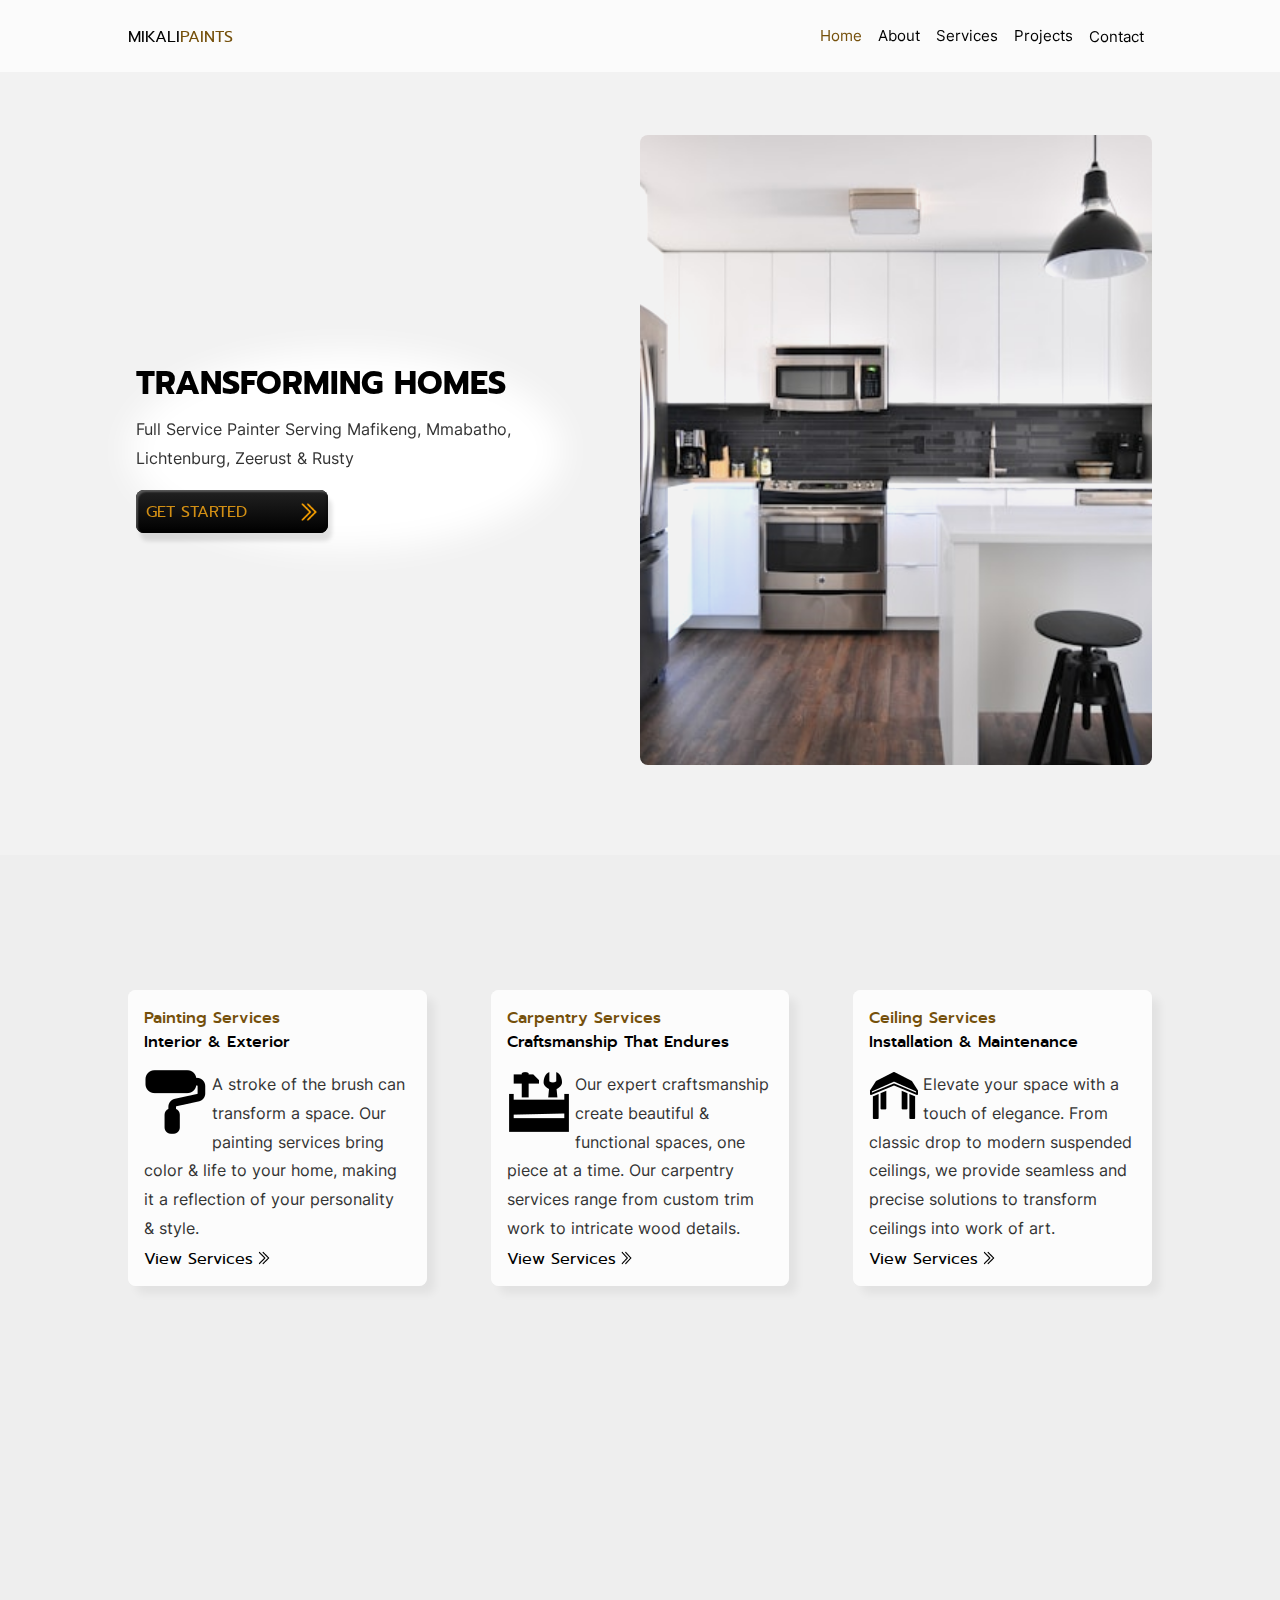
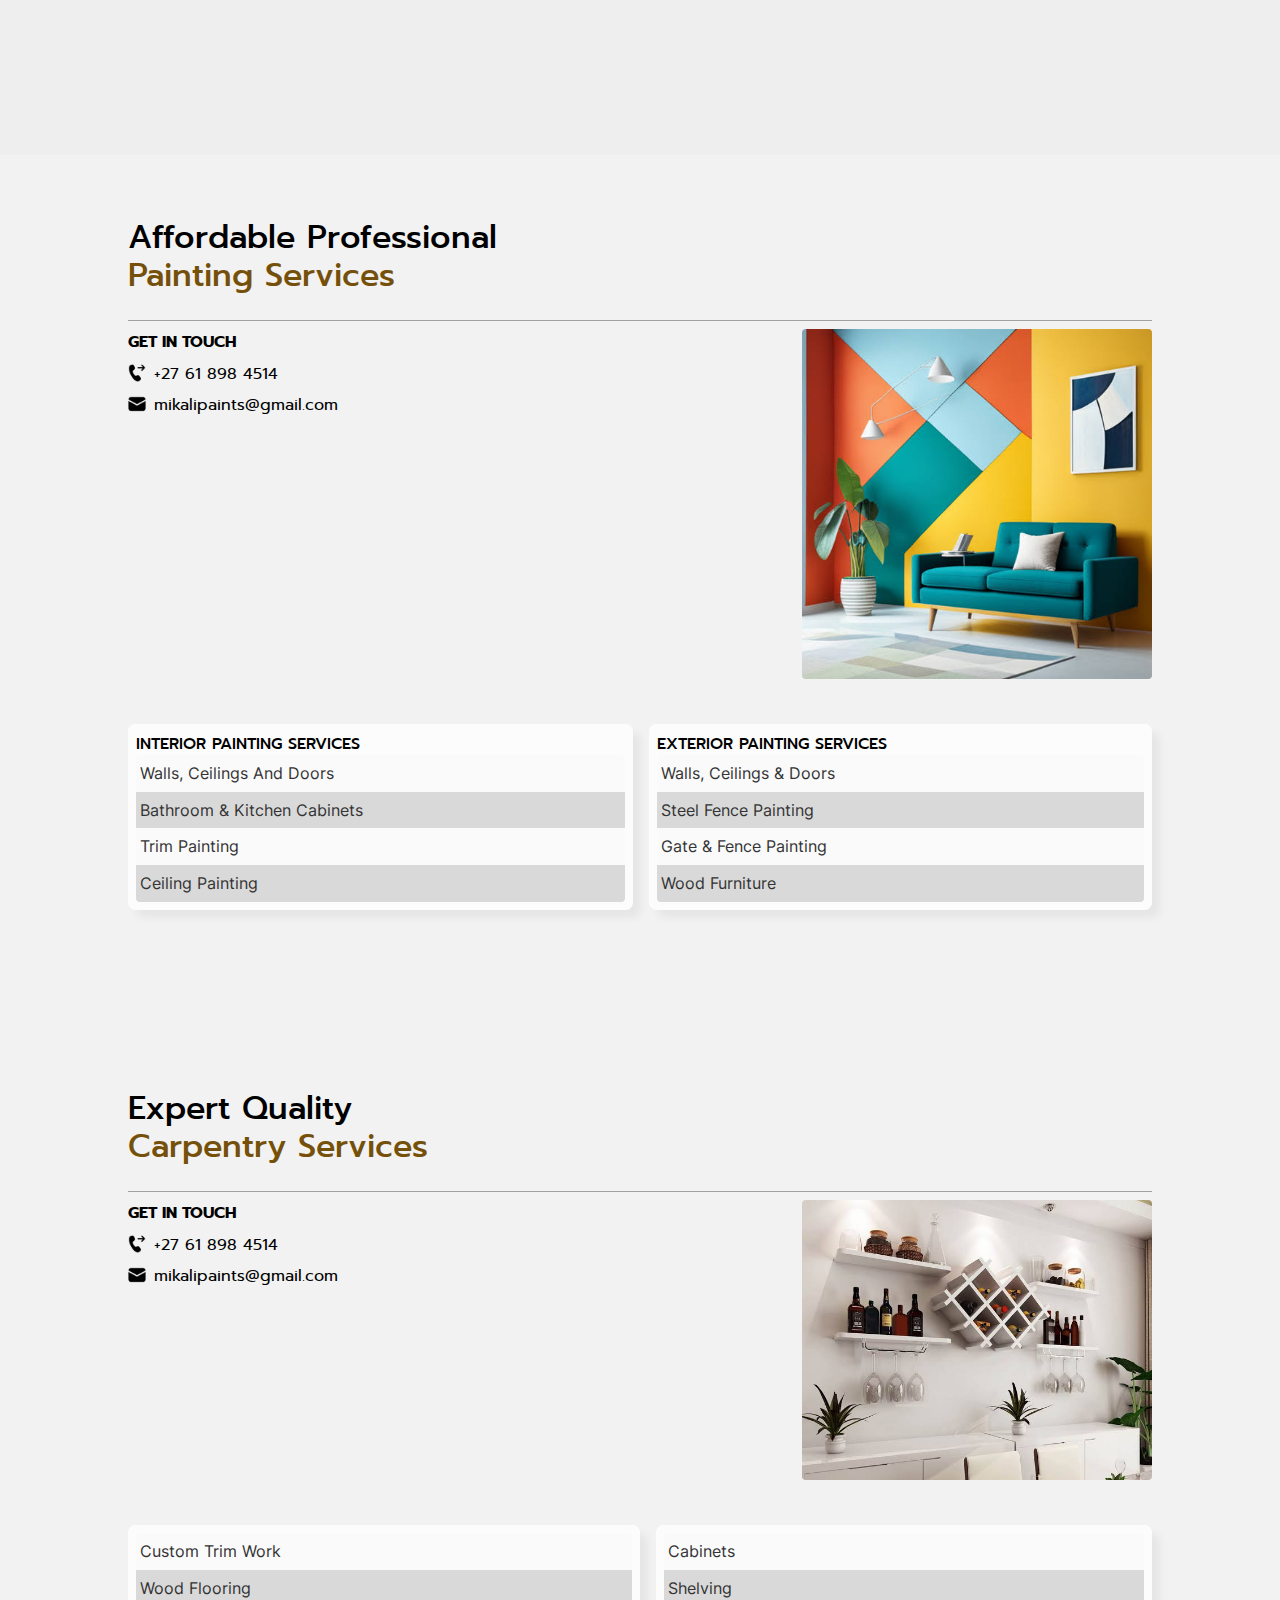
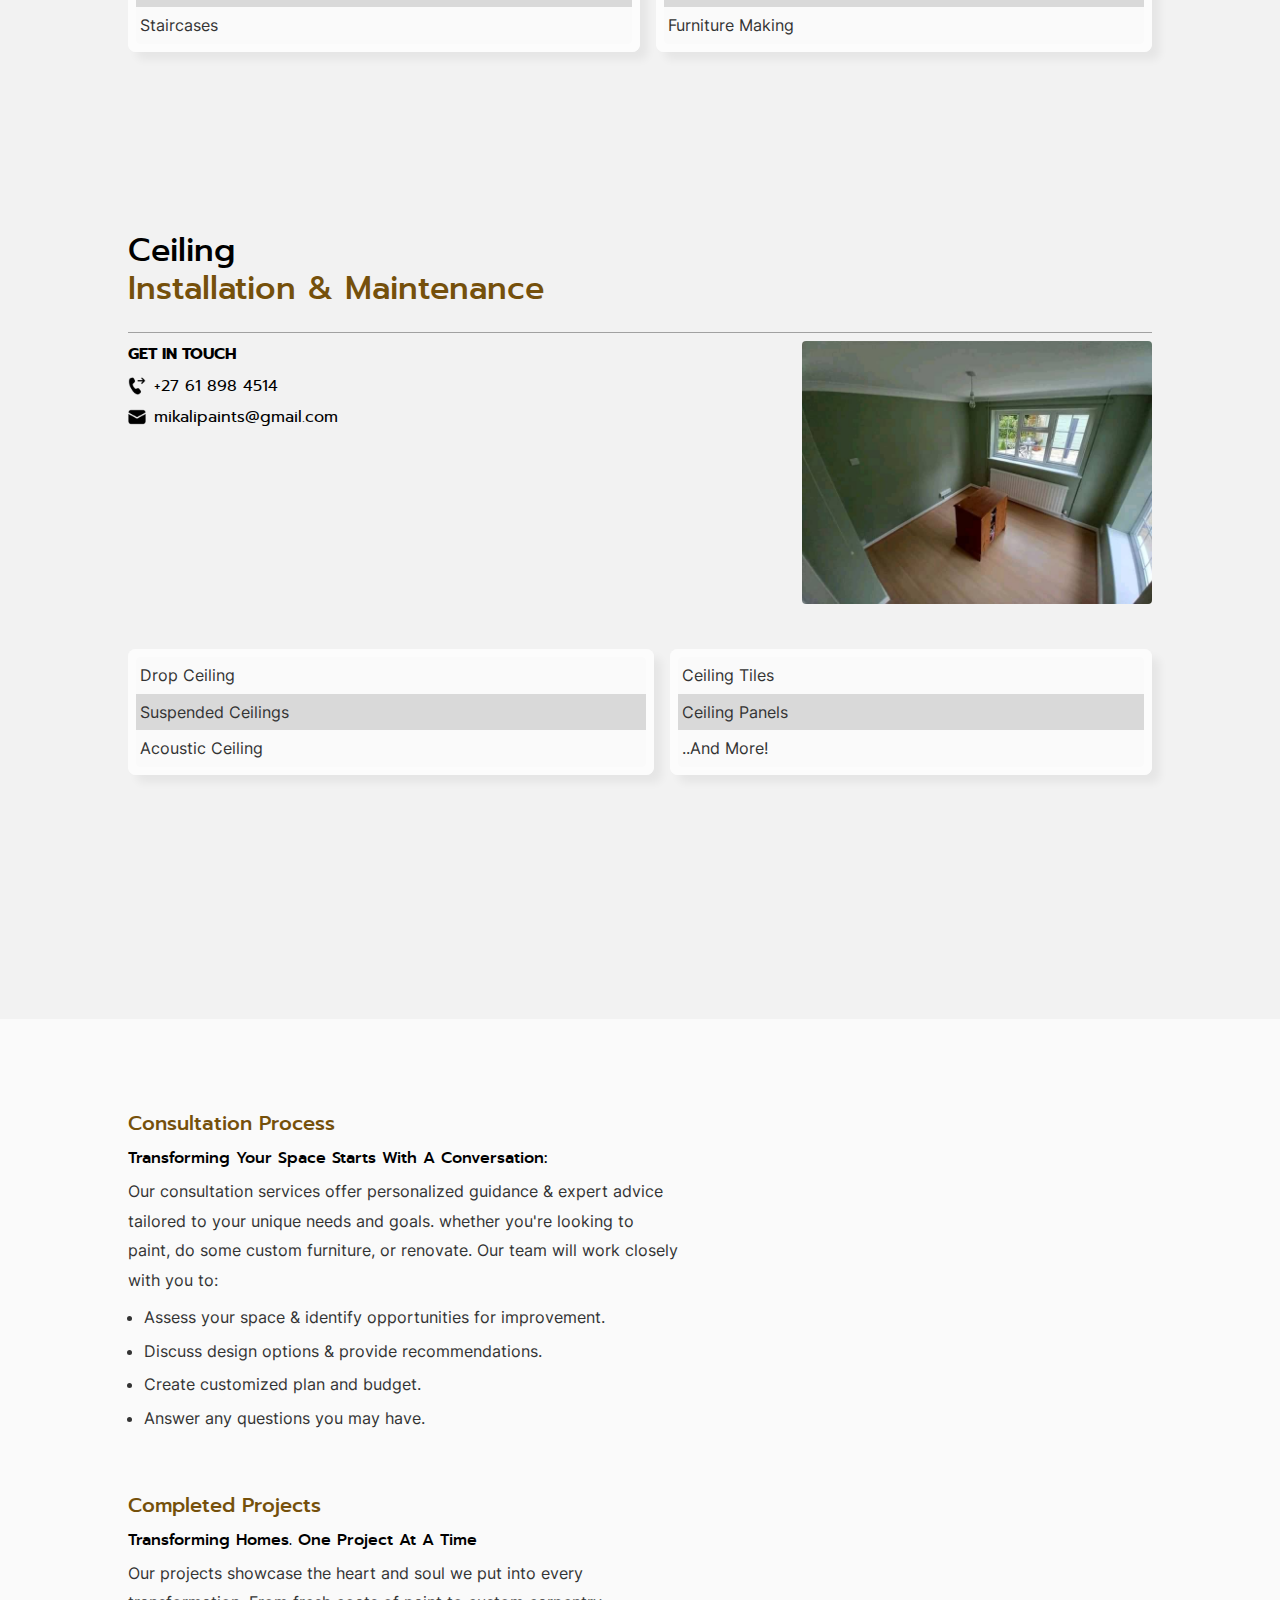
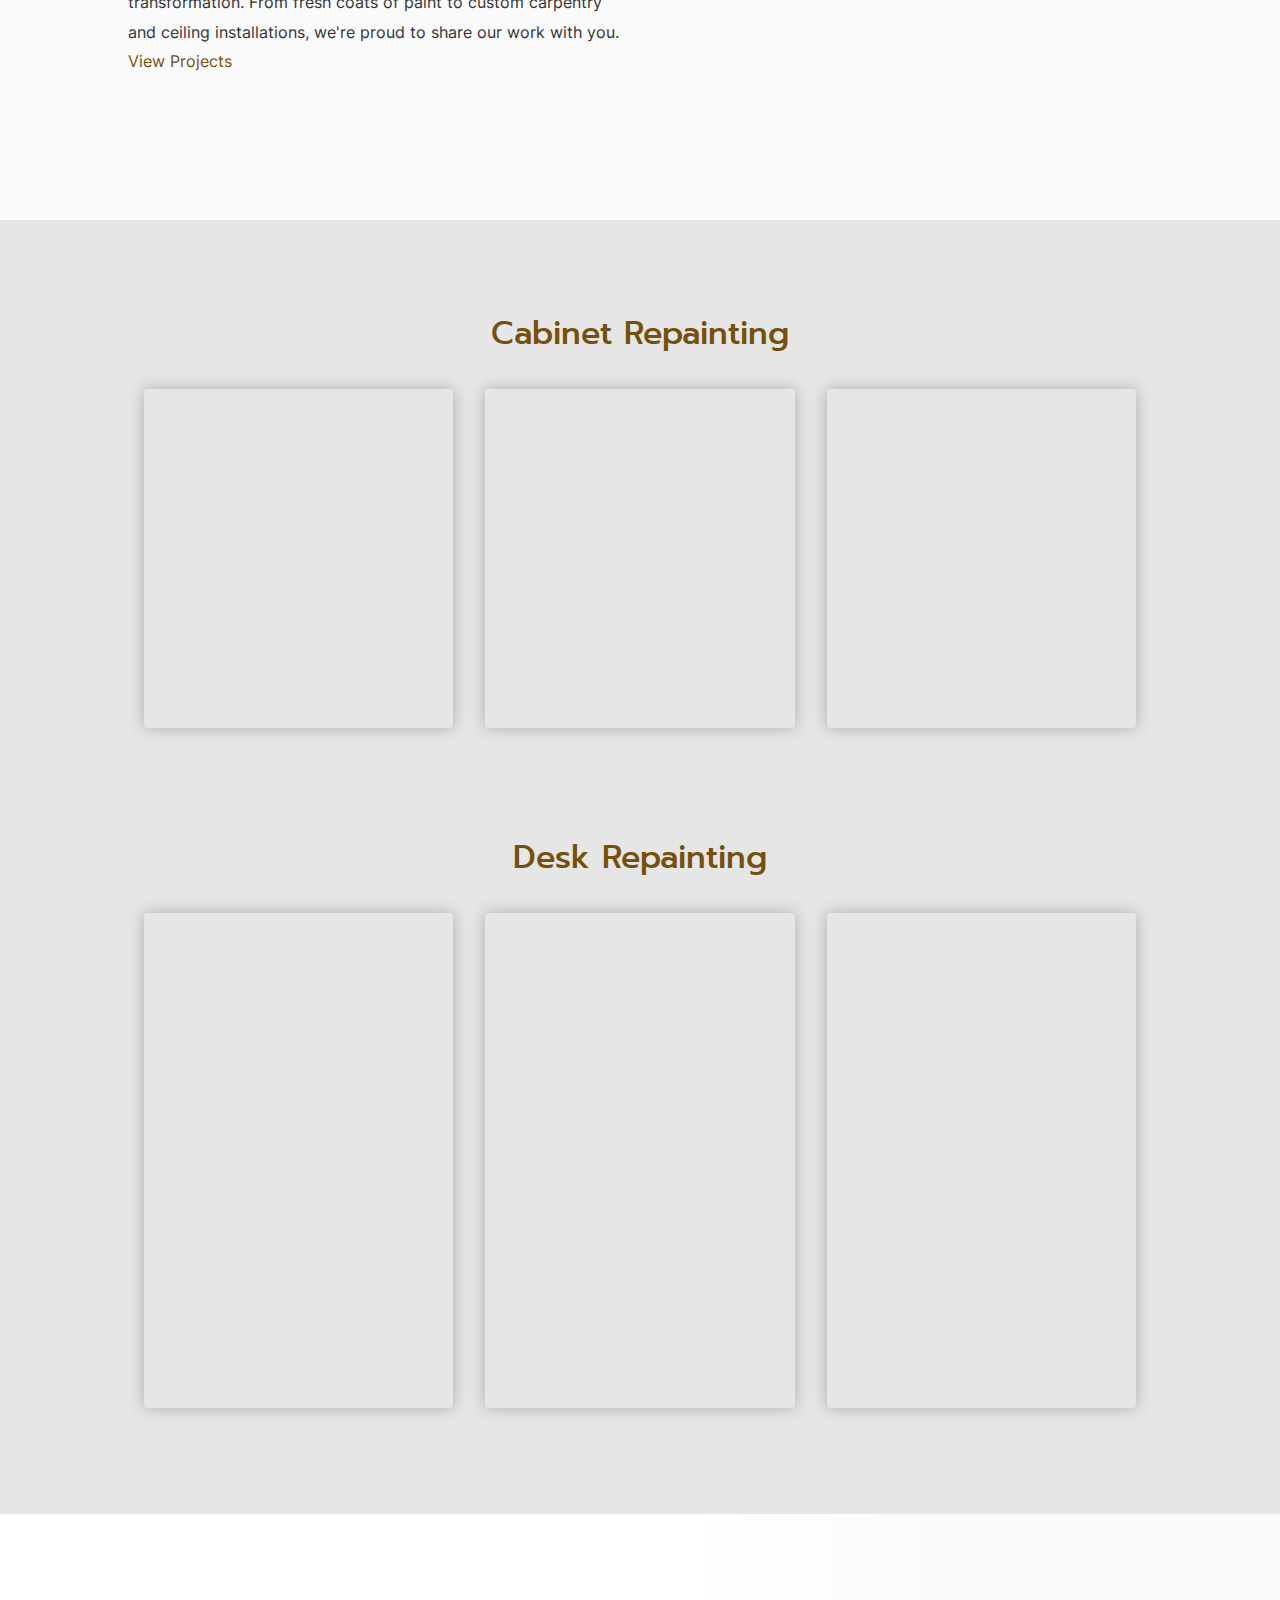
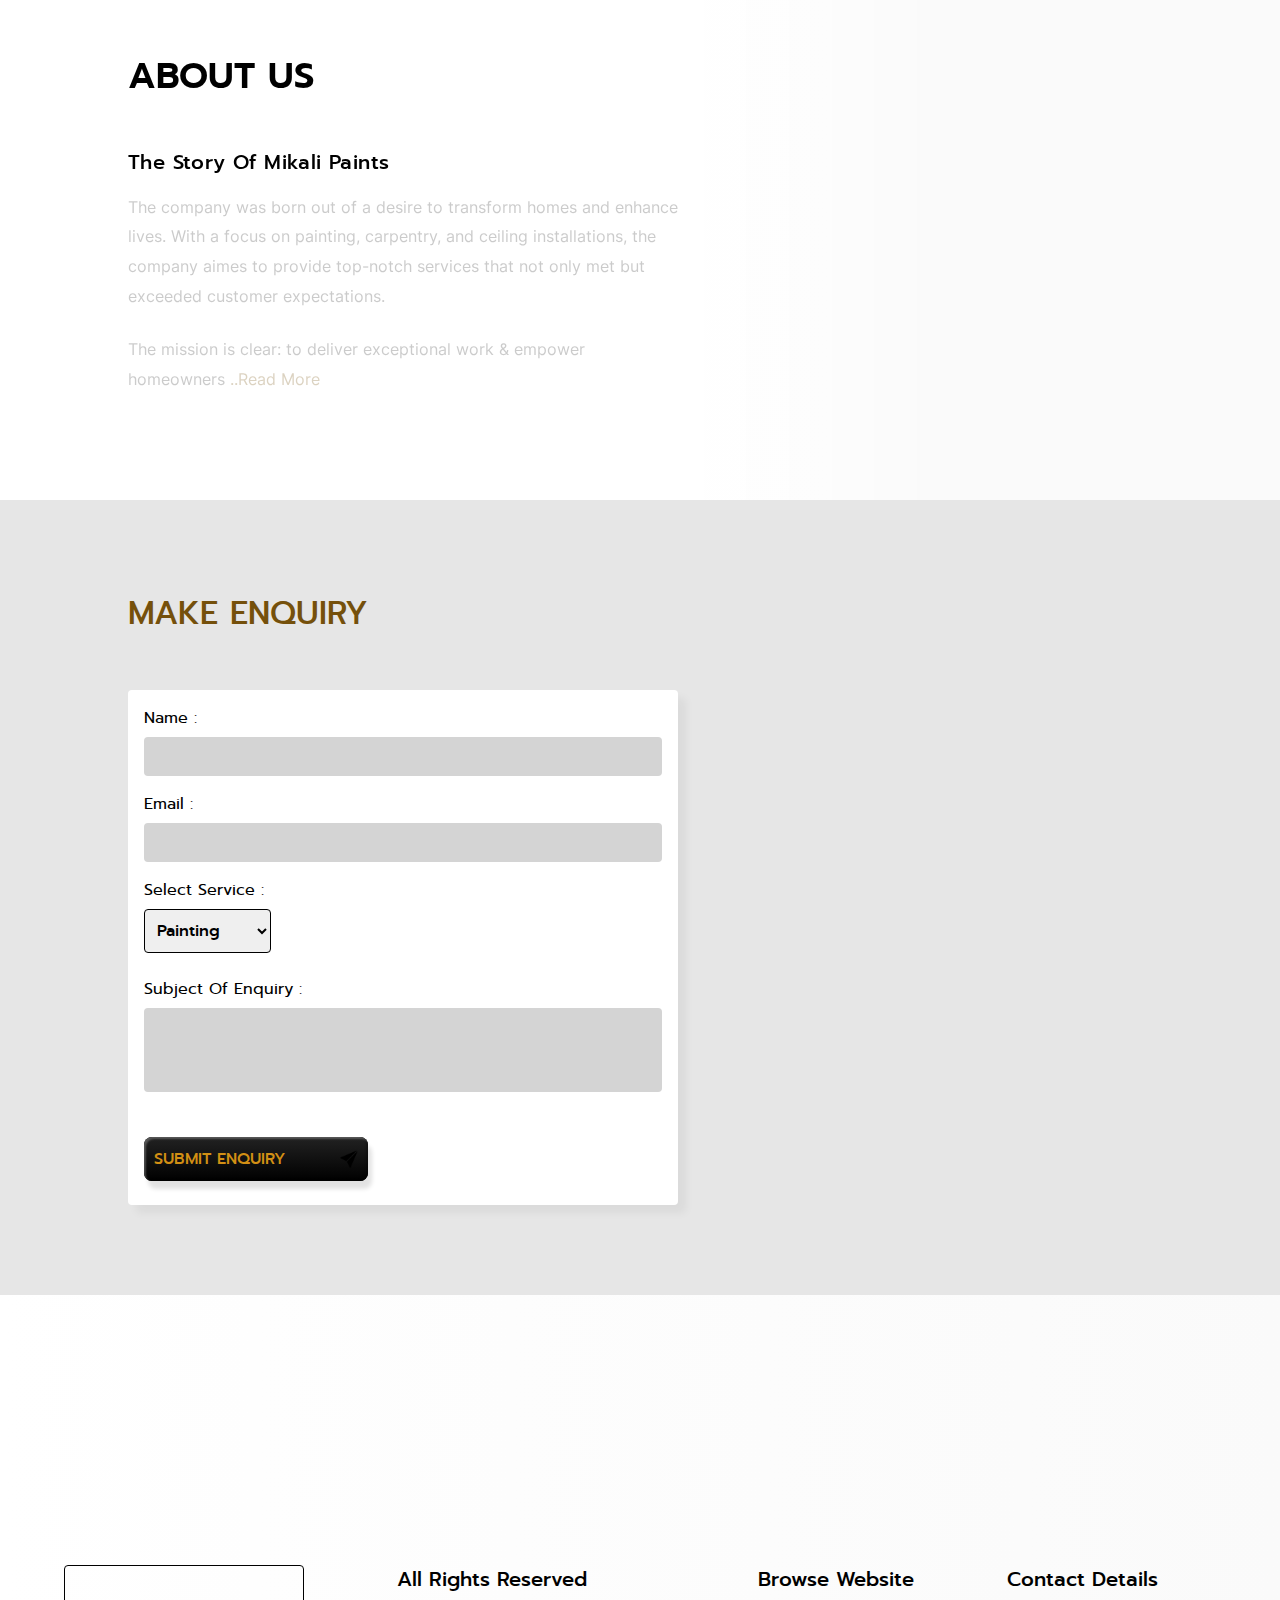
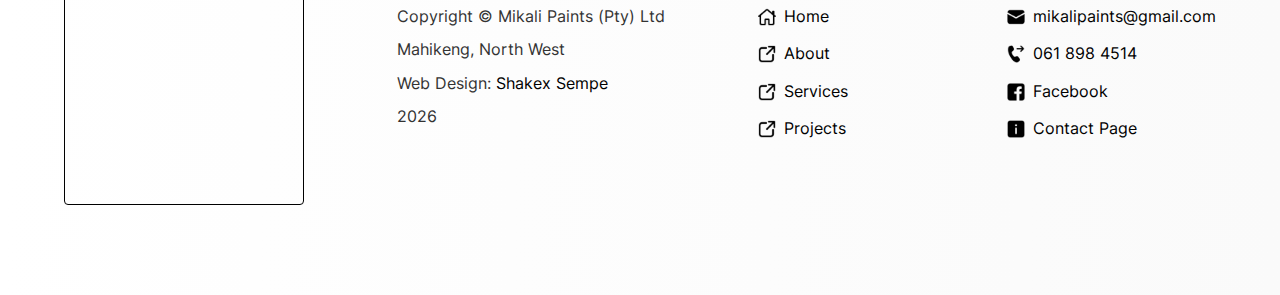
==== index.html @ faceada9 "index & style: cta-section-img" ====
<!DOCTYPE html>
<html lang="en">
<head>
    <meta charset="UTF-8">
    <meta http-equiv="X-UA-Compatible" content="IE=edge">
    <meta name="viewport" content="width=device-width, initial-scale=1.0">
    <!-- META THEME COLOR -->
    <meta name="theme-color" content="#000000">
    <!-- META OG IMAGE -->
    <meta name="image" property="og:image" content="https://mikali-paints.netlify.app/img/mikali-logo-copy.jpg">
    <!-- TITLE -->
    <title>Mikali Paints - Painting & Renovations </title>
    <!-- META DESCRIPTION -->
    <meta name="description" content="Mahikeng based painting and renovation services throughout North West province.">
    <!-- KEYWORDS -->
    <meta name="keywords" content="painting, carpentry, ceiling">
    
    <!-- PRELOAD -->
    <link rel="preload" href="img/hero.jpg" as="image" fetchpriority="high">
    <link rel="preload" href="fonts/prompt-regular-webfont.woff2" as="font" type="font/woff2" crossorigin />
    <link rel="preload" href="fonts/Inter-Regular.woff2" as="font" type="font/woff2" crossorigin />
    <!-- <link rel="preload" href="css/style.css" as="style" /> -->
    <!-- <link rel="preload" href="js/app.js" as="script" /> -->

    <!-- STYLESHEET -->
    <link rel="stylesheet" href="css/style.css">
    <!-- JAVASCRIPT -->
    <script src="js/app.js" defer></script>

    <!-- META FAVICON -->
    <link rel="apple-touch-icon" sizes="57x57" href="icons/fav/apple-icon-57x57.png">
    <link rel="apple-touch-icon" sizes="60x60" href="icons/fav/apple-icon-60x60.png">
    <link rel="apple-touch-icon" sizes="72x72" href="icons/fav/apple-icon-72x72.png">
    <link rel="apple-touch-icon" sizes="76x76" href="icons/fav/apple-icon-76x76.png">
    <link rel="apple-touch-icon" sizes="114x114" href="icons/fav/apple-icon-114x114.png">
    <link rel="apple-touch-icon" sizes="120x120" href="icons/fav/apple-icon-120x120.png">
    <link rel="apple-touch-icon" sizes="144x144" href="icons/fav/apple-icon-144x144.png">
    <link rel="apple-touch-icon" sizes="152x152" href="icons/fav/apple-icon-152x152.png">
    <link rel="apple-touch-icon" sizes="180x180" href="icons/fav/apple-icon-180x180.png">
    <link rel="icon" type="image/png" sizes="192x192"  href="icons/fav/android-icon-192x192.png">
    <link rel="icon" type="image/png" sizes="32x32" href="icons/fav/favicon-32x32.png">
    <link rel="icon" type="image/png" sizes="96x96" href="icons/fav/favicon-96x96.png">
    <link rel="icon" type="image/png" sizes="16x16" href="icons/fav/favicon-16x16.png">
    <meta name="msapplication-TileColor" content="#ffffff">
    <meta name="msapplication-TileImage" content="icons/fav/ms-icon-144x144.png">

</head>

<body>
    

    <div class="container">

        <!-- HEADER = 1) LOGO 2) SECTION & PAGE NAVIGATION LINKS -->
        <header id="header" data-header class="index-header hero-header">
            <!-- SKIP LINK -->
            <a href="#main" class="skip-link" tabindex="0">skip to main content</a>
            <!-- LOGO = LINK TO TOP OF THE PAGE -->
                    <a class="logo" href="#">Mikali<span>Paints</span> 
                        <!-- <picture>
                            <source
                            type="image/webp"
                            srcset="img/orich-logo.webp"
                            width="260"
                            height="255"
                            >
                        </picture> -->
                        <!-- <img src="img/mikali-logo.jpg" width="250" height="250" alt="Vestro construction logo"> -->
                    </a>

            <!-- DESKTOP NAVBAR & MOBILE HAMBURGER MENU -->
            <div class="navigation">

                <!-- HAMBURGER MENU = HIDDEN ON DESKTOPS -->
                <div id="toggle" class="toggle">
                    <div class="bar"></div>
                </div>

                <!-- NAVBAR = HIDDEN ON MOBILE SCREENS -->
                <nav id="nav">

                    <ul>
                        <!-- WEBSITE PAGE LINKS -->
                        <li><a class="nav-link" href="#">home</a></li>
                        <li><a class="nav-link" href="pages/about.html">about</a></li>
                        <li><a class="nav-link" href="pages/services.html">services</a></li>
                        <li><a class="nav-link" href="pages/projects.html">projects</a></li>
                        
                        <!-- CONTACT DROPDOWN BUTTON -->
                        <li title="Contact Dropdown" class="dropdown">
                            <button class="dropdown-btn">contact
                                <i class="fa fa-caret-down"></i>
                            </button>
                            <div class="dropdown-content">
                                <a title="Contact-info" href="#contact">contact info</a>
                                <a title="Contact-page" href="pages/contact.html">contact page</a>
                            </div>
                        </li>
                    </ul>

                </nav>

                <!-- SIDEBAR = HIDDEN ON DESKTOPS -->
                <!-- SIDEBAR ACTIVATED BY JAVASCRIPT CLICK EVENT LISTENER -->
                <aside id="aside" class="aside" >
                    
                    <!-- WEBSITE PAGE BROWSE -->
                    <ul>

                        <!-- HOME DROPDOWN -->
                        <li><a href="#" title="Home-page" class="nav-link">
                            <img class="icon nav-icon" src="icons/outline/icons8-homepage-32-light.png" height="32" width="32" alt="Home page icon" >
                            home</a>
                        </li>

                        <!-- ABOUT DROPDOWN -->
                        <li><a href="pages/about.html" title="About page" class="nav-link">
                            <img class="icon nav-icon" src="icons/outline/icons8-user-48-light.png" height="48" width="48" alt="user icon" >
                            about</a>
                        </li>

                        <!-- SERVICES DROPDOWN -->
                        <li><a href="pages/services.html" title="Services page" class="nav-link">
                            <img class="icon nav-icon" src="icons/outline/icons8-service-48-light.png" height="48" width="48" alt="Tools icon" >
                            services</a>
                        </li>

                        <!-- PROJECTS DROPDOWN -->
                        <li><a href="pages/projects.html" title="Projects page" class="nav-link">
                            <img class="icon nav-icon" src="icons/outline/icons8-four-squares-32-light.png" height="48" width="48" alt="Tasks icon" >
                            projects</a>
                        </li>
                    </ul>

                    <!-- SOCIAL & CONTACT DETAILS -->
                    <div class="social-links">
                        
                        <a target="_blank" style="--i:2;" title="Phone number" href="tel:061 898 4514">
                            <img class="icon" src="icons/solid/icons8-outgoing-call-48-light.png" height="48" width="48" alt="Outgoing phone-call icon">
                            061 898 4514
                        </a>

                        <a target="_blank" style="--i:3;" title="Email address" href="mailto:mikalipaints@gmail.com">
                            <img class="icon" src="icons/solid/icons8-envelope-48-light.png" height="48" width="48" alt="envelope icon">
                            mikalipaints@gmail.com
                        </a>

                        <a target="_blank" style="--i:1;" title="facebook account" href="https://www.facebook.com/profile.php?id=61552901273742">
                            <img class="icon" src="icons/contact/icons8-facebook-64.png" height="50" width="50" alt="facebook icon">
                            facebook
                        </a>

                    </div>

                </aside>

            </div>

        </header>
        
        <!-- HERO -->
        <div id="hero">

            <!-- HERO IMAGE -->
            <picture class="hero-image">
                <!-- <source
                media="(min-width: 820.1px)"
                width="800"
                height="1035"
                srcset="img/hero_800.webp"
                >
                <source
                type="image/webp"
                media="(max-width: 820px)"
                width="488"
                height="580"
                srcset="img/hero-mobile-web.webp"
                > -->

                <!-- <img src="img/mikali-logo.jpg" width="419" height="225" alt="Mikali Paints logo"> -->
                <img src="img/hero.jpg" width="640" height="425" alt="renovated kitchen">
            </picture>

            <!-- WEBSITE TITLE -->
            <div id="title" class="hero-title">
                <h1>transforming homes</h1>

                <div class="slogan">
                    <p>
                        Full service Painter Serving Mafikeng, Mmabatho, Lichtenburg, Zeerust & Rusty
                    </p>
                </div>

                <!-- CALL TO ACTION = LINK TO SERVICES MENU -->
                <div id="cta" class="cta">
                        <a href="#main" class="cta-btn" title="Main Section">get started
                            <img src="icons/solid/icons8-double-right-48-brand.png" class="icon hero-cta-icon" height="48" width="48" alt="double-right">
                        </a>
                </div>

            </div>
            
        </div>
        
        <!-- MAIN -->
        <main class="main index-main" id="main" >

            <!-- MENU -->
            <div class="menu-container">

                <!-- MENU-ITEM - PAINTING -->
                <div class="menu-item item-bg">
                    <!-- ITEM TITLE -->
                    <h2 class="menu-title">painting services <span>interior & exterior</span> </h2>

                    <!-- ITEM ICON -->
                    <img class="menu-icon" src="icons/services/icons8-paint-roller-64.png" width="64" height="64" alt="paint roller">
                    
                    <!-- ITEM SLOGAN -->
                    <p class="menu-item-slogan">
                        A stroke of the brush can transform a space. 
                        Our painting services bring color & life to your home, making it a reflection of your
                        personality & style. 
                    </p>

                    <a class="menu-item-link" href="#painting">view services <img src="icons/solid/icons8-double-right-48-dark.png" width="48" height="48" alt="double right icon" class="icon"></a>
                
                </div>

                <!-- MENU-ITEM - CARPENTRY -->
                <div class="menu-item item-bg">
                    <!-- ITEM TITLE -->
                    <h2 class="menu-title">carpentry services<span>Craftsmanship That Endures </span> </h2>

                    <!-- ITEM ICON -->
                    <img class="menu-icon" src="icons/services/icons8-full-tool-storage-box-64.png" width="64" height="64" alt="paint roller">
                    
                    <!-- ITEM SLOGAN -->
                    <p class="menu-item-slogan">
                        Our expert craftsmanship create beautiful & functional spaces, 
                        one piece at a time.
                        Our carpentry services range from custom trim work to intricate wood details.
                    </p>
                    <a class="menu-item-link" href="#carpentry">view services <img src="icons/solid/icons8-double-right-48-dark.png" width="48" height="48" alt="double right icon" class="icon"></a>

                </div>

                <!-- MENU-ITEM - CEILING -->
                <div class="menu-item item-bg">
                    <!-- ITEM TITLE -->
                    <h2 class="menu-title">Ceiling services<span>installation & maintenance </span> </h2>

                    <!-- ITEM ICON -->
                    <img class="menu-icon" src="icons/services/icons8-pavilion-50.png" width="50" height="50" alt="ceiling">
                    
                    <!-- ITEM SLOGAN -->
                    <p class="menu-item-slogan">
                        Elevate your space with a touch of elegance.
                        From classic drop to modern suspended ceilings,
                        we provide seamless and precise solutions to transform ceilings into work of art.

                    </p>
                    <a class="menu-item-link" href="#ceiling">view services <img src="icons/solid/icons8-double-right-48-dark.png" width="48" height="48" alt="double right icon" class="icon"></a>

                </div>

            </div>

            <!-- SERVICES SECTION -->
            <section id="services" class="services">

                <!-- PAINTING -->
                <div id="painting" class="service-section paint-interior">
                    
                    <!-- SERVICE TITLE -->
                    <div  class="service-title">

                        <h3>
                            affordable professional <br><span>painting services</span></d>
                        </h3>

                        
                        <div class="service-cta-container">
                            <img class="service-title-icon brush" src="img/painting.jpg" loading="lazy" width="480" height="480" alt="paint brush">
                        
                            <div class="cta-items-container">
                                <h4>get in touch</h4>
                                
                                <div class="menu-item-cta">
                                    <img src="icons/solid/icons8-outgoing-call-48-dark.png" width="48" height="48" alt="outgoing call icon" class="icon">
                                    <a href="tel:+27 61 898 4514">+27 61 898 4514</a>
                                </div>
                                <div class="menu-item-cta">
                                    <img src="icons/solid/icons8-envelope-48-dark.png" width="48" height="48" alt="envelope icon" class="icon">
                                    <a href="mailto:mikalipaints@gmail.com">mikalipaints@gmail.com</a>
                                </div>

                            </div>
                            
                        </div>

                    </div>

                    <!-- SERVICE ITEMS CONTAINER -->
                    <div class="service-items">

                        <!-- SERVICE ITEM -->
                        <div class="service-item item-bg">

                            <h4>interior painting services</h4>

                            <div class="content-container">
                                <ul>
                                    <li>Walls, ceilings and doors</li>
                                    <li>bathroom & kitchen cabinets</li>
                                    <li>trim painting</li>
                                    <li>ceiling painting</li>
                                </ul>
                            </div>

                        </div>

                        <!-- SERVICE ITEM -->
                        <div class="service-item item-bg">

                            <h4>exterior painting services</h4>

                            <div class="content-container">
                                <ul>
                                    <li>Walls, ceilings & doors</li>
                                    <li>steel fence painting</li>
                                    <li>gate & fence painting</li>
                                    <li>wood furniture</li>
                                </ul>
                            </div>
                        </div>

                    </div>

                </div>

                <!-- CARPENTRY -->
                <div id="carpentry" class="service-section paint-interior">
                    
                    <!-- SERVICE TITLE -->
                    <div class="service-title">

                        <h3>
                            Expert Quality <br> <span>Carpentry services</span></d>
                        </h3>
                        
                        <div class="service-cta-container">

                            <img class= "service-title-icon brush" src="img/carpentry.jpg" loading="lazy" width="480" height="480" alt="paint brush">

                            <div class="cta-items-container">
                                    <h4>get in touch</h4>
                                    
                                    <div class="menu-item-cta">
                                        <img src="icons/solid/icons8-outgoing-call-48-dark.png" width="48" height="48" alt="outgoing call icon" class="icon">
                                        <a href="tel:+27 61 898 4514">+27 61 898 4514</a>
                                    </div>
                                    <div class="menu-item-cta">
                                        <img src="icons/solid/icons8-envelope-48-dark.png" width="48" height="48" alt="envelope icon" class="icon">
                                        <a href="mailto:mikalipaints@gmail.com">mikalipaints@gmail.com</a>
                                    </div>

                                    

                            </div>

                        </div>

                        

                    </div>

                    <!-- SERVICE ITEMS -->
                    <div class="service-items">

                        <div class="service-item item-bg">

                            <div class="content-container">
                                <ul>
                                    <li>Custom trim work</li>
                                    <li>wood flooring</li>
                                    <li>staircases</li>
                                </ul>
                            </div>
                            

                        </div>

                        <div class="service-item item-bg">

                            <div class="content-container">
                                <ul>
                                    <li>Cabinets</li>
                                    <li>shelving</li>
                                    <li>furniture making</li>
                                </ul>
                            </div>
                            

                        </div>

                    </div>

                </div>

                <!-- CEILING -->
                <div id="ceiling" class="service-section">
                    
                    <!-- SERVICE TITLE -->
                    <div class="service-title">

                        <h3>
                            Ceiling <br> <span>Installation & maintenance</span>
                        </h3>

                        <div class="service-cta-container">
                            <img class="service-title-icon brush" src="img/painting-interior.jpg" loading="lazy" width="480" height="480" alt="paint brush">
                            
                            <div class="cta-items-container">
                                    <h4>get in touch</h4>
                                    
                                    <div class="menu-item-cta">
                                        <img src="icons/solid/icons8-outgoing-call-48-dark.png" width="48" height="48" alt="outgoing call icon" class="icon">
                                        <a href="tel:+27 61 898 4514">+27 61 898 4514</a>
                                    </div>

                                    <div class="menu-item-cta">
                                        <img src="icons/solid/icons8-envelope-48-dark.png" width="48" height="48" alt="envelope icon" class="icon">
                                        <a href="mailto:mikalipaints@gmail.com">mikalipaints@gmail.com</a>
                                    </div>
<!-- 
                                    <div class="menu-item-cta">
                                        <img src="icons/solid/icons8-facebook-48-dark.png" width="48" height="48" alt="facebook icon" class="icon">
                                        <a href="https://www.facebook.com/profile.php?id=61552901273742" target="_blank">@MikaliPaints</a>
                                    </div> -->

                            </div>

                        </div>

                    </div>

                    <!-- SERVICE ITEMS -->
                    <div class="service-items">

                        <div class="service-item item-bg">

                            <div class="content-container">
                                <ul>
                                    <li>drop ceiling</li>
                                    <li>suspended ceilings</li>
                                    <li>acoustic ceiling</li>
                                </ul>
                            </div>
                            

                        </div>

                        <div class="service-item item-bg">

                            <div class="content-container">
                                <ul>
                                    <li>Ceiling tiles</li>
                                    <li>ceiling panels</li>
                                    <li>..and more!</li>
                                </ul>
                            </div>
                            

                        </div>

                    </div>

                    <!-- <div id="cta" class="cta">
                        <a href="pages/services.html#main" class="cta-btn" title="projects page">view services
                            <img src="icons/solid/icons8-double-right-48-light.png" class="icon hero-cta-icon" height="48" width="48" alt="double-right">
                        </a>
                </div> -->

                </div>

            </section>

            <section class="cta-section">
                
                <article class="intro">
                    <h3>consultation process</h3>

                    <h4>transforming your space starts with a
                        conversation:</h4>
                
                    <p>
                        Our consultation services offer personalized guidance & expert advice
                        tailored to your unique needs and goals. whether you're looking to paint, do some custom
                        furniture, or renovate. Our team will work closely with you to:
                    </p>
                
                    <ul>
                        <li>Assess your space & identify opportunities for improvement</li>
                        <li>Discuss design options & provide recommendations</li>
                        <li>create customized plan and budget</li>
                        <li>answer any questions you may have</li>
                    </ul>
                
                </article>

                <img class="cta-section-img" src="img/home.jpg" width="450" height="295" loading="lazy" alt="home renovation">

                <article class="projects-article">
                    <h3>completed projects</h3>
                    
                    <h4>transforming homes. One Project at a time</h4>
                    
                    <p>
                        Our projects showcase the heart and soul we put into every transformation.
                        From fresh coats of paint to custom carpentry and ceiling installations,
                        we're proud to share our work with you. 
                        <a href="#projects">view projects</a>
                    </p>

                </article>

            </section>

            <!-- PROJECTS -->
            <section class="projects" id="projects">
                
                <div class="project-items">

                    <div class="project-item double-img">
                        <h4>cabinet repainting</h4>
                        
                        <div class="flex-container">
                            <figure>
                                <img src="img/cabinet-repainting-before.jpg" width="475" height="333" alt="cabinet renovation" loading="lazy" class="img-before">
                            </figure>
                            <figure>
                                <img src="img/cabinet-repainting-after.jpg" width="475" height="300" alt="cabinet renovation" loading="lazy" class="img-after">
                            </figure>
                            <figure>
                                <img src="img/cabinet-after.jpg" width="475" height="521" alt="cabinet renovation" loading="lazy" class="img-after">
                            </figure>
                        </div>

                    </div>

                    <div class="project-item double-img">
                        <h4>desk repainting</h4>
                        
                        <div class="flex-container">

                            <figure>
                                <img src="img/desk-before.jpg" width="464" height="825" alt="desk repainting" loading="lazy" class="img-before">
                            </figure>

                            <figure>
                                <img src="img/desk-after.jpg" width="475" height="633" alt="desk repainting" loading="lazy" class="img-after">
                            </figure>

                            <figure>
                                <img src="img/table.jpg" width="480" height="479" alt="table repainting" loading="lazy" class="img-after">
                            </figure>

                        </div>

                    </div>

                </div>

                <!-- <div class="projects-container">

                    <figure>
                        <img src="img/rust-paint-before.jpg" width="475" loading="lazy" height="450" alt="painting services">
                    </figure>
                    <figure>
                        <img src="img/rust-paint-after.jpg" width="475" loading="lazy" height="462" alt="painting services">
                    </figure>
                    
                    <figure>
                        <img src="img/desk-before.jpg" width="464" loading="lazy" height="825" alt="carpentry services">
                    </figure>
                    <figure>
                        <img src="img/desk-after.jpg" width="475" loading="lazy" height="633" alt="carpentry services">
                    </figure>

                    <figure>
                        <img src="img/window-install-before.jpg" loading="lazy" width="475" height="450" alt="window installation">
                    </figure>
                    <figure>
                        <img src="img/window-install-after.jpg" loading="lazy" width="475" height="450" alt="window installation">
                    </figure>


                </div> -->

                <!-- <div id="cta" class="cta">
                    <a href="pages/projects.html#main" class="cta-btn" title="projects page">view projects
                        <img src="icons/solid/icons8-double-right-48-light.png" class="icon hero-cta-icon" height="48" width="48" alt="double-right">
                    </a>
            </div> -->

            </section>

            <!-- ABOUT SECTION -->
            <section id="about" class="about">

                <!-- SECTION TITLE -->
                <div class="section-title">
                    <h2>about us</h2>
                </div>

                <!-- ABOUT ARTICLE -->
                <article class="about-article io-item">
                    <h3>The Story of Mikali Paints</h3>

                    <p class="about-article-intro">
                        The company was born out of a desire to transform homes and enhance lives. With a focus on painting, carpentry, and ceiling installations, the company aimes to provide top-notch services that not only met but exceeded customer expectations.
                    </p>

                    <p>
                        The mission is clear: to deliver exceptional work & empower homeowners <a href="pages/about.html#main">..read more</a>
                    </p>

                </article>

                <img class="about-img" src="img/mikali-ceiling-worker.jpg" width="400" height="533" alt="Mikali Paints worker">

            </section>

            <!-- CONTACT SECTION -->
            <section class="contact" id="contact">
                
                <div class="section-title">
                    <h3>make enquiry</h3>
                </div>

                <!-- FORM -->
                <form id="form" class="contact-form" target="_blank" action="https://formsubmit.co/mikalipaints@gmail.com"
                    method="POST">

                    <!-- NAME -->
                    <label for="name">name :</label>
                    <input type="text" tabindex="0" name="Name" id="username" placeholder="Enter your full name.." minlength="2"
                        required>
                    <!-- EMAIL -->
                    <label for="email">email :</label>
                    <input type="email" name="Email" id="email" placeholder="Enter your email address.." 
                        required>

                    <!-- DROPDOWN  -->
                    <label for="services">select service :</label>
                    <select name="services" id="services">
                        <option value="painting">painting</option>
                        <option value="carpentry">carpentry</option>
                        <option value="ceiling">ceiling</option>
                        <option value="other">other</option>
                    </select>

                    <!-- TEXTAREA -->
                    <label for="message">subject of enquiry :</label>
                    <textarea name="Subject" rows="4" cols="10" minlength="2" placeholder="eg. Bathroom Set Installation"
                        id="message" required></textarea>

                    <button type="submit" class="cta-btn btn-lg" title="submit form" >submit enquiry
                        <img class="icon" src="icons/contact/icons8-sent-100.png" alt="sent envelope" height="100" width="100" >
                    </button>

                    <!-- form options -->
                    <input type="hidden" name="_subject" value="New submission!">
                    <input type="hidden" name="_autoresponse"
                        value="We have has received your enquiry. We will be in touch shortly.Thank you.">
                    <!-- <input type="hidden" name="_next" value="https://mikalipaints/pages/thanks.html"> -->
                    <input type="hidden" name="_template" value="box">
                    <input type="text" name="_honey" style="display:none">
                    <input type="hidden" name="_cc" value="bshakex@gmail.com">


                </form>
                
            </section>

            <!-- FOOTER -->
            <div class="footer" id="footer">
                <!-- FOOTER LOGO -->
                <div class="footer-logo">
                    <!-- <picture>
                        <source
                        type="image/webp"
                        srcset="img/orich-logo.webp"
                        width="250"
                        height="250"
                        >
                    </picture> -->
                    <img src="img/mikali-logo-copy.jpg" loading="lazy" width="500" height="500" alt="Mikali Paints Logo">
                </div>

                <!-- FOOTER COPYRIGHT INFO -->
                <div class="footer-item footer-copyright">
                    <div class="footer-item-title">
                        <h3>all rights reserved</h3>
                    </div>
                    <p>copyright &copy; Mikali Paints (Pty) Ltd</p>
                    <p>mahikeng, north west</p>
                    <p>web design: <a href="https://shakexsempe.netlify.app/" target="_blank">shakex sempe</a></p>
                    <p><span id="date"></span></p>
                </div>

                <!-- FOOTER BROWSE -->
                <div class="footer-item">

                    <div class="footer-item-title">
                        <h3>browse website</h3>
                    </div>

                    <ul class="footer-list page-links">

                        <li>
                            <img class="icon" src="icons/contact/icons8-home-page-48.png" alt="home page icon" height="48" width="48">
                            <a href="#">home</a>
                        </li>

                        <li>
                            <img class="icon" src="icons/solid/icons8-link-48-dark.png" alt="open link icon" height="48" width="48">
                            <a href="pages/about.html">about</a>
                        </li>

                        <li>
                            <img class="icon" src="icons/solid/icons8-link-48-dark.png" alt="open link icon" height="48" width="48">
                            <a href="pages/services.html">services</a>
                        </li>

                        <li>
                            <img class="icon" src="icons/solid/icons8-link-48-dark.png" alt="open link icon" height="48" width="48">
                            <a href="pages/projects.html">projects</a>
                        </li>

                    </ul>

                </div>

                <!-- FOOTER CONTACT ITEMS -->
                <div class="footer-item contact-items">

                    <div class="footer-item-title">
                        <h3>contact details</h3>
                    </div>

                    <ul class="footer-list contact-links">

                        <!-- EMAIL -->
                        <li>
                            <img src="icons/solid/icons8-envelope-48-dark.png" height="48" width="48" alt="envelope icon" class="icon">
                            <a href="mailto:mikalipaints@gmail.com">mikalipaints@gmail.com</a>
                        </li>

                        <!-- PHONE NUMBER -->
                        <li>
                            <img src="icons/solid/icons8-outgoing-call-48-dark.png" height="48" width="48" alt="outgoing call icon" class="icon">
                            <a target="_blank" style="--i:2;" href="tel:061 898 4514">061 898 4514</a>
                        </li>

                        <!-- FACEBOOK -->
                        <li>
                            <img src="icons/solid/icons8-facebook-48-dark.png" height="48" width="48" alt="Facebook icon" class="icon">
                            <a target="_blank" href="https://www.facebook.com/profile.php?id=61552901273742">Facebook</a>
                        </li>

                        <li>
                            <img src="icons/solid/icons8-info-squared-48-dark.png" height="48" width="48" alt="Info square icon" class="icon">
                            <a href="pages/contact.html">Contact Page</a>
                        </li>

                    </ul>
                </div>

            </div>
            
        </main>

        <!-- FOOTER-NAVIGATION -->
        <div class="bottom-nav">
            
            <!-- NAV-ITEM 1 -->
            <div class="item item1 menu-target">
                
                <div class="active-icon">
                    <a class="contact-item mobile-contact-item" title="Contact" href="#contact">
                        
                        <img class="icon outline-icon" src="icons/outline/icons8-envelope-48-light.png" width="48" height="48" alt="envelope icon">
                        <img class="icon solid-icon" src="icons/outline/icons8-envelope-48-brand.png" width="48" height="48" alt="envelope icon">

                    </a>
                </div>

            </div>

            <!-- NAV-ITEM 2 -->
            <div class="item item2">

                <div class="active-icon">

                    <a href="#" title="Home">
                        <img class="icon outline-icon" src="icons/outline/icons8-homepage-32-light.png" width="32" height="32" alt="Home-page icon">
                        <img class="icon solid-icon" src="icons/solid/icons8-homepage-48-light.png" width="32" height="32" alt="Home-page icon">
                    </a>

                </div>

            </div>

            <!-- NAV-ITEM 3 -->
            <div class="item item3 menu-target">

                <div class="active-icon">

                    <a class="contact-item" title="Footer" href="#footer">
                        <img class="icon outline-icon" src="icons/outline/icons8-four-squares-32-light.png" width="32" height="32" alt="four-squares icon">
                        <img class="icon solid-icon" src="icons/outline/icons8-four-squares-32-brand.png" width="48" height="48" alt="four-squares icon">
                    </a>

                </div>
            </div>

        </div>

    </div>
    
    <!-- <script>
        const date = document.getElementById("date");
        date.innerHTML = new Date().getFullYear();
    </script> -->
    
</body>
</html>
---- css/style.css ----
@charset "UTF-8";
@font-face {
  font-family: "Prompt";
  src: url("../fonts/prompt-light-webfont.woff2") format("woff2"), url("../fonts/prompt-light-webfont.woff") format("woff");
  font-style: normal;
  font-weight: 200;
  font-display: swap;
}
@font-face {
  font-family: "Prompt";
  src: url("../fonts/prompt-regular-webfont.woff2") format("woff2"), url("../fonts/prompt-regular-webfont.woff") format("woff");
  font-style: normal;
  font-weight: 400;
  font-display: swap;
}
@font-face {
  font-family: "Prompt";
  src: url("../fonts/prompt-medium-webfont.woff2") format("woff2"), url("../fonts/prompt-medium-webfont.woff") format("woff");
  font-style: normal;
  font-weight: 500;
  font-display: swap;
}
@font-face {
  font-family: "Prompt";
  src: url("../fonts/prompt-semibold-webfont.woff2") format("woff2"), url("../fonts/prompt-semibold-webfont.woff") format("woff");
  font-style: normal;
  font-weight: 600;
  font-display: swap;
}
@font-face {
  font-family: "Prompt";
  src: url("../fonts/prompt-bold-webfont.woff2") format("woff2"), url("../fonts/prompt-bold-webfont.woff") format("woff");
  font-style: normal;
  font-weight: 700;
  font-display: swap;
}
@font-face {
  font-family: "Content";
  src: url("../fonts/Inter-Regular.woff2") format("woff2");
  font-style: normal;
  font-weight: 500;
  font-display: swap;
}
body {
  font-family: "Prompt", sans-serif;
}

.container {
  max-width: 100%;
  background: #fafafa;
}

main {
  position: relative;
  color: #000;
}
@media (prefers-color-scheme: dark) {
  main {
    background: #000;
  }
}
main::after {
  position: fixed;
  content: "";
  top: 6vh;
  left: 0;
  width: 100%;
  min-height: 100vh;
  background-image: linear-gradient(40deg, #1a1100, #000);
  opacity: 0;
  z-index: -1;
  transition: 0.2s;
}
main.active::after {
  z-index: 1;
  opacity: 0.57;
}
main.contact-page-main {
  background: #000;
}
main.contact-page-main form {
  color: #ffffff;
}

.section-title {
  text-transform: capitalize;
  padding: 5vh 0;
  overflow: hidden;
  width: max-content;
}
.section-title h2 {
  position: relative;
  font-size: 1.5rem;
  font-size: clamp(1.6rem, 5vw, 2.25rem);
  font-weight: 600;
  text-transform: uppercase;
}
.section-title.io-item h2 {
  transition: 1s;
}
.section-title.active-item h2 {
  letter-spacing: normal;
}

.container-title {
  padding: 0.5rem 1rem;
  border-top-right-radius: 0.5rem;
  border-top-left-radius: 0.5rem;
  position: relative;
  overflow: hidden;
  isolation: isolate;
}
.container-title::after {
  content: "";
  position: absolute;
  top: 0;
  left: 0;
  width: 100%;
  height: 100%;
  border-top-right-radius: 0.5rem;
  border-top-left-radius: 0.5rem;
  background: linear-gradient(0deg, #000, #0d0d0d, #000);
  z-index: -1;
  transition: 1s;
}
.container-title h2,
.container-title h3 {
  color: #fff;
  text-transform: capitalize;
  font-weight: 500;
  font-size: 2rem;
  font-size: clamp(1.5rem, 4vw, 2rem);
  transition: 1500ms ease;
}
.container-title.io-item::after {
  transition: 1.5s;
}
.container-title.io-item :nth-child(1) {
  letter-spacing: 0.05rem;
}
.container-title.active-item::after {
  transition: 1.5s;
}
.container-title.active-item :nth-child(1) {
  letter-spacing: normal;
}

h1, h2, h3, h4, h5, h6 {
  text-transform: capitalize;
  text-wrap: balance;
}

h3 {
  margin-bottom: 0.5rem;
  text-wrap: balance;
  text-transform: capitalize;
  font-size: 1.025rem;
  font-size: clamp(1.125rem, 2.25vw, 1.25rem);
  font-weight: 500;
}

p, li {
  color: #333;
  font-family: "Content", sans-serif;
  font-size: clamp(1rem, 1.5vw, 1.025rem);
  line-height: 1.8;
  text-wrap: pretty;
}

a {
  text-decoration: 2px underline transparent;
  color: inherit;
  transition: 250ms;
}
a:hover:not(.cta-btn, .skip-link, .logo), a:focus:not(.cta-btn, .skip-link, .logo) {
  color: #75500b;
}

span {
  color: #75500b;
}
@media (prefers-color-scheme: dark) {
  span {
    color: #d28f14;
  }
}

.icon {
  width: 1rem;
  width: clamp(1rem, 3vw, 1.0125rem);
  height: 1rem;
  height: clamp(1rem, 3vh, 1.0125rem);
  transition: 250ms;
}

* {
  padding: 0;
  margin: 0;
  box-sizing: border-box;
}

html {
  scroll-behavior: smooth;
  scroll-padding-top: 6vh;
}
@media (min-width: 768px) {
  html {
    scroll-padding-top: 8vh;
  }
}

img {
  max-width: 100%;
  display: block;
}

.bottom-nav {
  position: fixed;
  z-index: 5;
  bottom: 0;
  height: auto;
  height: 6vh;
  width: 100%;
  padding: 0.25rem 5vw;
  background: #000;
  display: flex;
  align-items: center;
  justify-content: space-evenly;
  gap: 1rem;
  transform: translateY(10vh);
  transition: 0.5s;
}
.bottom-nav .item {
  width: 100%;
  transform: translateY(10vh);
  border-radius: 1.5rem;
}
.bottom-nav .item a {
  width: 100%;
  display: grid;
  place-items: center;
  margin-inline: auto;
  color: #f4f4f4;
  padding: 1rem 0.5rem;
  border-radius: 1.5rem;
  cursor: default;
  position: relative;
  isolation: isolate;
  transition: 0.25s;
}
@media (min-width: 500px) {
  .bottom-nav .item a {
    cursor: pointer;
  }
}
.bottom-nav .item a::after {
  content: "";
  position: absolute;
  top: 0;
  left: 0;
  width: 100%;
  height: 100%;
  background: #333;
  border-radius: 1.5rem;
  transform: scaleX(0.5);
  opacity: 0;
  transition: 0.25s;
  z-index: -1;
}
.bottom-nav .item a .icon {
  width: 1.125rem;
  height: 1.125rem;
}
.bottom-nav .item a .icon.outline-icon {
  opacity: 0.8;
}
.bottom-nav .item a:active {
  transition: 0.25s;
}
.bottom-nav .item a:active::after {
  transform: scaleX(1);
  transition: 0.125s;
  opacity: 0.5;
}
.bottom-nav .item a:hover::after {
  animation: click 0.25s;
}
@keyframes click {
  0% {
    transform: scaleX(0.5);
    opacity: 0;
  }
  50% {
    opacity: 1;
    transform: scaleX(1);
  }
  80% {
    opacity: 0.5;
    transform: scaleX(1);
  }
  100% {
    opacity: 0;
    transform: scaleX(1);
  }
}
@media (min-width: 768px) {
  .bottom-nav {
    display: none;
  }
}
.bottom-nav.active-footer {
  transform: translateY(0);
}
.bottom-nav.active-footer .item {
  transform: translateY(0);
}
.bottom-nav.active-footer .item:nth-child(1) {
  transition: 0.5s;
}
.bottom-nav.active-footer .item:nth-child(2) {
  transition: 0.75s;
}
.bottom-nav.active-footer .item:nth-child(3) {
  transition: 0.95s;
}
@media (min-width: 768px) {
  .bottom-nav.active-footer {
    transform: translateX(0);
  }
  .bottom-nav.active-footer .item {
    transform: translateX(0);
  }
  .bottom-nav.active-footer .item:nth-child(1) {
    transition-delay: 0.25s;
  }
  .bottom-nav.active-footer .item:nth-child(2) {
    transition-delay: 0.35s;
  }
  .bottom-nav.active-footer .item:nth-child(3) {
    transition-delay: 0.45s;
  }
}
.bottom-nav.menu-footer .item.menu-target i {
  color: #fff;
  transform: scale(1.05);
  transition: 0.5s;
}

.icon {
  width: 1.1rem;
  width: clamp(1rem, 3vw, 1.125rem);
  height: 1rem;
  height: clamp(1rem, 3vw, 1.125rem);
}

.active-icon a {
  padding: 0.5rem;
}
.active-icon a img {
  position: absolute;
}
.active-icon a img.solid-icon {
  opacity: 0;
}
.active-icon a:hover .outline-icon {
  opacity: 0;
}
.active-icon a:hover .solid-icon {
  opacity: 1;
}

.cta-btn {
  display: flex;
  justify-content: space-between;
  align-items: center;
  width: 11rem;
  width: clamp(11rem, 15vw, 12rem);
  padding: 0.75rem 0.75rem;
  padding: 0.65rem;
  margin: 0.5rem 0;
  background: #000;
  color: #d9d9d9;
  color: #000;
  color: #ffffff;
  color: #d28f14;
  border: none;
  border-radius: 0.5rem;
  font-size: 0.85rem;
  font-size: clamp(.95rem, 1.25vw, 1.025rem);
  text-decoration: none;
  text-transform: capitalize;
  text-transform: uppercase;
  position: relative;
  isolation: isolate;
  transition: 0.25s;
  cursor: default;
}
@media (min-width: 500px) {
  .cta-btn {
    cursor: pointer;
  }
}
.cta-btn.btn-lg {
  width: clamp(12rem, 20vw, 14rem);
}
.cta-btn .hero-cta-icon {
  transition: 0.25s;
  animation: hero-arrow 1s infinite;
}
@keyframes hero-arrow {
  50% {
    transform: translateX(0.125rem);
    opacity: 0.5;
  }
}
.cta-btn i {
  font-size: 1rem;
  transition: 0.25s;
}
.cta-btn::before, .cta-btn::after {
  position: absolute;
  content: "";
  top: 0;
  left: 0;
  width: 100%;
  height: 100%;
  border: none;
  border-radius: 0.5rem;
  z-index: -1;
  transition: 300ms linear;
}
.cta-btn::before {
  background: linear-gradient(0deg, #000, #222);
  box-shadow: inset 2px 2px 2px rgba(255, 255, 255, 0.25), inset -2px -2px 2px rgba(0, 0, 0, 0.25), 0.25rem 0.5rem 0.25rem rgba(0, 0, 0, 0.115);
}
.cta-btn::after {
  opacity: 0;
  background: linear-gradient(0deg, #222, #000);
  box-shadow: inset 2px 2px 2px rgba(0, 0, 0, 0.25), inset -2px -2px 2px rgba(255, 255, 255, 0.152), 0.125rem 0.35rem 0.35rem rgba(0, 0, 0, 0.2);
}
@media (max-width: 768px) {
  .cta-btn:active {
    transform: scale(0.97);
    letter-spacing: normal;
  }
  .cta-btn:active i, .cta-btn:active img {
    animation: none;
  }
  .cta-btn:active::before {
    opacity: 0;
  }
  .cta-btn:active::after {
    opacity: 1;
  }
}
@media (min-width: 768.1px) {
  .cta-btn:hover {
    transform: scale(0.985);
    letter-spacing: normal;
  }
  .cta-btn:hover i, .cta-btn:hover img {
    animation: none;
  }
  .cta-btn:hover::before {
    opacity: 0;
  }
  .cta-btn:hover::after {
    opacity: 1;
  }
}

.contact-button {
  width: clamp(9rem, 15vw, 10rem);
}
.contact-button.btn-md {
  width: clamp(11rem, 15vw, 11rem);
}

.animated-icon {
  color: transparent;
}
.animated-icon::before, .animated-icon::after {
  position: absolute;
  color: #000;
  opacity: 1;
  top: 50%;
  transform: translateY(-50%);
  right: 0.8rem;
  transition: 0.25s;
}
.animated-icon::before {
  content: "";
  font-family: "Font Awesome 6 Free";
  animation: arrow 1.5s infinite;
}
.animated-icon::after {
  content: "";
  font-family: "Font Awesome 6 Free";
  opacity: 0;
  animation: arrow-2 1.5s infinite;
}
@keyframes arrow {
  50% {
    transform: translateY(-50%) translateX(0.125rem);
    opacity: 0;
  }
}
@keyframes arrow-2 {
  50% {
    opacity: 1;
  }
}

#form {
  max-width: 550px;
  background-color: #fff000;
  background-color: rgba(255, 255, 255, 0.8);
  padding: 0 0 5vh;
  border-radius: 0.25rem;
  padding: 0.75rem;
  padding: 1rem;
  box-shadow: 0.5rem 0.5rem 0.5rem rgba(0, 0, 0, 0.05);
}
@media (prefers-color-scheme: dark) {
  #form {
    background: #333;
    color: #ffffff;
  }
}
@media (min-width: 768px) {
  #form {
    background-color: #fff;
  }
}
#form label {
  text-transform: capitalize;
}
#form select {
  display: block;
  margin: 0.5rem 0 1.5rem;
  border: 1px solid;
  border-radius: 0.25rem;
  width: 30vw;
  width: auto;
  font-size: clamp(1rem, 1.5vw, 1.025rem);
  font-weight: 500;
  padding: 0.5rem 1rem 0.5rem 0.5rem;
  text-transform: capitalize;
  font-family: inherit;
}
#form input, #form textarea {
  display: block;
  padding: 0.75rem;
  margin: 0.5rem 0 1.5rem;
  margin: 0.5rem 0 1rem;
  width: 100%;
  border: none;
  outline: 1px solid #75500b;
  outline: 1px solid transparent;
  background-color: #d4d4d4;
  color: #000;
  border-radius: 0.25rem;
  resize: none;
  transition: 500ms;
}
#form input:valid, #form textarea:valid {
  outline-color: #000;
  background-color: #fff;
}
#form input::placeholder, #form textarea::placeholder {
  opacity: 0;
  transform: translateX(0.5rem);
  transition: 500ms;
  text-transform: capitalize;
}
#form input:focus, #form textarea:focus {
  outline-color: #d28f14;
}
#form input:hover::placeholder, #form input:focus::placeholder, #form textarea:hover::placeholder, #form textarea:focus::placeholder {
  opacity: 1;
  transform: translateX(0rem);
}
#form button {
  font-family: inherit;
  font-weight: 500;
  margin-top: 5vh;
}
#form button:active .icon, #form button:focus .icon, #form button:hover .icon {
  transform: rotate(20deg) translateX(0.25rem);
  transition: 0.25s;
}

.tag-list {
  list-style: none;
}
.tag-list li {
  padding: 1rem;
  background: #485563;
  border-radius: 0.5rem;
  box-shadow: 0 0.5rem 1rem -0.25rem #0005;
  font-size: 0.95rem;
  font-size: clamp(.95rem, 2vw, 1rem);
}
.tag-list.img-list li {
  padding: 0;
  overflow: hidden;
}

.scroller-container {
  padding: 0 5vw 5vh;
}
@media (min-width: 768px) {
  .scroller-container {
    padding: 26vh 10vw;
  }
}
.scroller-container .scroller-title {
  margin-bottom: 5vh;
  font-size: clamp(1.5rem, 4vw, 2rem);
}

.scroller {
  max-width: 100%;
  max-width: 800px;
  margin: 0 auto;
  z-index: -10;
}
.scroller .scroller__inner {
  display: flex;
  flex-wrap: wrap;
  gap: 1rem;
  padding-block: 1rem;
}
.scroller .scroller__inner img {
  display: block;
  width: 100%;
  height: 8rem;
}
@media (min-width: 768px) {
  .scroller .scroller__inner img {
    height: 10rem;
  }
}
.scroller[data-animated=true] {
  overflow: hidden;
  -webkit-mask: linear-gradient(90deg, transparent, white 30%, white 70%, transparent);
  mask: linear-gradient(90deg, transparent, white 20%, white 80%, transparent);
}
.scroller[data-animated=true] .scroller__inner {
  width: max-content;
  flex-wrap: nowrap;
  animation: scroll var(--_animation-duration, 40s) var(--_animation-direction, forwards) linear infinite;
}
.scroller[data-direction=left] {
  --_animation-direction: forwards;
}
.scroller[data-direction=right] {
  --_animation-direction: reverse;
}
.scroller[data-speed=slow] {
  --_animation-duration: 60s;
}
.scroller[data-speed=fast] {
  --_animation-duration: 20s;
}

@keyframes scroll {
  to {
    transform: translate(calc(-50% - 0.5rem));
  }
}
.toggle {
  font-size: 20px;
  height: 1rem;
  width: 1.25rem;
  border: none;
  display: grid;
  place-items: center;
  border-left-color: transparent;
  border-right-color: transparent;
  z-index: 100;
  transition: 0.5s;
}
.toggle .bar {
  background-color: #fff;
  background-color: #000;
  width: 100%;
  height: 0.1em;
  position: relative;
  transition: 0.5s;
}
.toggle .bar::before, .toggle .bar::after {
  position: absolute;
  content: "";
  top: 0;
  left: 0;
  width: 100%;
  height: 100%;
  background-color: #fff;
  background-color: #000;
  transition: 0.25s;
}
.toggle .bar::before {
  transform: translateY(-0.25em);
}
.toggle .bar::after {
  transform: translateY(0.25em);
}
.toggle.active .bar::before {
  transform: translateY(-0.25em) translateX(0.25em);
}
.toggle.active .bar::after {
  background-color: #75500b;
  transform: translateY(0.25em) translateX(-0.25rem);
}
@media (prefers-color-scheme: dark) {
  .toggle .bar {
    background-color: #ddd;
  }
  .toggle .bar::before, .toggle .bar::after {
    background-color: #ddd;
  }
}

.skip-link {
  position: fixed;
  top: 0;
  left: 0;
  right: 0;
  padding: 0.5rem;
  text-align: center;
  text-transform: capitalize;
  text-decoration: none;
  background: #75500b;
  color: #fff;
  z-index: 99;
  transition: 0.25s;
  transform: translateY(-10vh);
}
.skip-link:focus {
  transform: translateY(0);
  text-decoration: underline;
}

.about {
  padding: 5vh 5vw;
  isolation: isolate;
  position: relative;
}
@media (min-width: 820px) {
  .about {
    padding: 10vh 10vw;
    background: linear-gradient(90deg, #fff 55%, transparent 75%);
  }
  .about::after {
    content: "";
    position: absolute;
    inset: 0;
    z-index: -1;
    background-image: url("../../img/mikali-ceiling-worker.jpg");
    background-repeat: no-repeat;
    background-position: right top;
    background-size: cover;
    background-size: 50%;
    background-attachment: fixed;
    mix-blend-mode: overlay;
  }
}
@media (min-width: 820px) and (prefers-color-scheme: dark) {
  .about {
    color: #eee;
    background: #161616;
  }
  .about::after {
    opacity: 0.5;
  }
}
@media (min-width: 820px) {
  .about .about-article-img {
    display: none;
  }
}
@media (prefers-color-scheme: dark) {
  .about {
    color: #eee;
    background-color: #161616;
  }
}

.about-article p {
  margin-bottom: 1.5rem;
  max-width: 550px;
}
@media (prefers-color-scheme: dark) {
  .about-article p {
    color: #ffffffb3;
  }
}
.about-article a {
  text-transform: capitalize;
  color: #75500b;
}
.about-article.io-item h3 {
  letter-spacing: 0.025rem;
  transition: 500ms linear;
}
.about-article.io-item p {
  opacity: 0.25;
  transform: translateY(0.5rem);
  transition: 1000ms 450ms linear;
}
.about-article.active-item h3 {
  letter-spacing: normal;
}
.about-article.active-item p {
  opacity: 1;
  transform: translateY(0);
}

.about-img {
  height: auto;
  max-height: 65vh;
  object-fit: cover;
  border-radius: 0.25rem;
}
@media (min-width: 768px) {
  .about-img {
    display: none;
  }
}

.about-article-img {
  margin: 1rem auto;
  border-radius: 0.25rem;
  overflow: hidden;
  max-height: 15rem;
}
.about-article-img img {
  object-fit: cover;
  transition: 350ms ease;
}
.about-article-img:hover img {
  transform: scale(1.05);
}

.contact {
  background: #fafafa;
  background: #e6e6e6;
  padding: 10vh 5vw;
  position: relative;
  isolation: isolate;
}
@media (prefers-color-scheme: dark) {
  .contact {
    background: #111;
  }
  .contact::after {
    display: none;
  }
}
.contact::after {
  content: "";
  position: absolute;
  inset: 0;
  background-image: url("../../img/paint-brush.jpg");
  background-repeat: no-repeat;
  background-size: cover;
  background-position: center;
  z-index: -1;
}
@media (min-width: 768px) {
  .contact::after {
    display: none;
  }
}
@media (min-width: 768px) {
  .contact {
    padding: 5vh 10vw 10vh;
    background-image: url("../../img/paint-brush.jpg");
    background-repeat: no-repeat;
    background-position: right center;
    background-position: 85% bottom;
    background-attachment: fixed;
    background-size: 10%;
    background-size: contain;
  }
}
.contact .section-title h3 {
  color: #75500b;
  text-transform: uppercase;
  font-size: clamp(1.5rem, 4vw, 2rem);
}
@media (prefers-color-scheme: dark) {
  .contact .section-title h3 {
    color: #d28f14;
  }
}

.cta-section {
  background-color: #fafafa;
  padding: 5vh 5vw;
  min-height: 80vh;
}
@media (prefers-color-scheme: dark) {
  .cta-section {
    background: #1a1a1a;
    color: #fff;
  }
}
@media (min-width: 768px) {
  .cta-section {
    padding: 10vh 10vw;
  }
}
@media (min-width: 820px) {
  .cta-section {
    padding: 10vh 10vw;
    background-image: url("../../img/kitchen.jpg");
    background-repeat: no-repeat;
    background-attachment: fixed;
    background-position: right;
    background-size: 45%;
  }
}
.cta-section article {
  padding-bottom: 5vh;
  max-width: 550px;
}
@media (min-width: 768px) {
  .cta-section article {
    background-color: #fafafa;
    border-radius: 0.25rem;
  }
}
.cta-section article h3 {
  color: #75500b;
  font-size: clamp(1.125rem, 2.25vw, 1.25rem);
}
@media (prefers-color-scheme: dark) {
  .cta-section article h3 {
    color: #d28f14;
  }
}
.cta-section article h4 {
  font-weight: 500;
}
.cta-section article p {
  padding: 0.5rem 0;
}
@media (prefers-color-scheme: dark) {
  .cta-section article p {
    color: #cccccc;
  }
}
.cta-section article a {
  color: #75500b;
  text-transform: capitalize;
  font-size: inherit;
}
.cta-section article a:hover {
  text-decoration-color: #75500b;
}
@media (prefers-color-scheme: dark) {
  .cta-section article a {
    color: #d28f14;
  }
}
.cta-section article ul {
  padding: 0rem 1rem 0.5rem 1rem;
}
.cta-section article ul li {
  margin-bottom: 0.25rem;
}
.cta-section article ul li::first-letter {
  text-transform: capitalize;
}
.cta-section article ul li::after {
  content: ".";
}
@media (prefers-color-scheme: dark) {
  .cta-section article ul li {
    color: #ffffff;
  }
}
.cta-section .cta-section-img {
  margin: 0 0 5vh;
  height: 50vh;
  width: 100%;
  object-fit: cover;
  border-radius: 0.25rem;
}
@media (min-width: 820px) {
  .cta-section .cta-section-img {
    display: none;
  }
}

.footer {
  padding: 5vh 5vw 11vh;
  background: linear-gradient(0deg, #fafafa, #ffff);
  display: flex;
  flex-direction: column;
  gap: 5vh;
}
@media (prefers-color-scheme: dark) {
  .footer {
    background: #262626;
    color: #f4f4f4;
  }
  .footer p {
    color: inherit;
  }
}
@media (min-width: 1024px) {
  .footer {
    padding: 30vh 5vw 10vh;
    background: linear-gradient(90deg, #ffff, #fafafa);
    flex-direction: row;
    justify-content: space-between;
    align-items: start;
  }
}
@media (min-width: 1024px) and (prefers-color-scheme: dark) {
  .footer {
    background: #333;
  }
}
.footer a {
  text-decoration: none;
  color: #000;
  transition: 0.25s;
}
.footer a:hover, .footer a:focus {
  color: #75500b;
}
@media (prefers-color-scheme: dark) {
  .footer a:hover, .footer a:focus {
    color: #d28f14;
  }
}
@media (prefers-color-scheme: dark) {
  .footer a {
    color: #ddd;
  }
}
.footer .footer-logo {
  border: 1px solid #000;
  border-radius: 0.25rem;
  width: clamp(15rem, 20vw, 12rem);
}
.footer .footer-logo img {
  height: 100%;
  width: 100%;
  border-radius: 0.25rem;
}
.footer .footer-copyright {
  text-transform: capitalize;
}
.footer .footer-copyright p {
  font-family: "Content", sans-serif;
}
@media (min-width: 820px) {
  .footer .footer-copyright p {
    margin-bottom: 0.25rem;
  }
}
.footer .footer-copyright a {
  font-weight: 500;
}
.footer .footer-copyright #date {
  color: inherit;
}
.footer .footer-item .footer-item-title {
  text-transform: capitalize;
  margin-bottom: 0.5rem;
}
.footer .footer-item .footer-list {
  list-style: none;
}
.footer .footer-item .footer-list.page-links {
  text-transform: capitalize;
}
.footer .footer-item .footer-list li {
  font-family: "Content", sans-serif;
  display: flex;
  align-items: center;
  gap: 0.5rem;
  margin-bottom: 0.25rem;
}
@media (min-width: 820px) {
  .footer .footer-item .footer-list li {
    margin-bottom: 0.5rem;
  }
}
.footer .footer-item .footer-list li i {
  width: 1rem;
  margin-right: 0.5rem;
  transition: 0.25s;
}
.footer .footer-item .footer-list li a {
  transition: 0.25s;
}
.footer .footer-item .footer-list li:hover a {
  color: #75500b;
}
.footer .footer-item .footer-list li:hover i {
  transform: translateX(0.25rem);
  color: #75500b;
}
.footer .footer-item .footer-list li:hover .icon {
  transform: translateX(0.25rem);
  opacity: 0.9;
}
.footer .page-links li i {
  margin-right: 0.5rem;
}

.grid-gallery {
  padding: 10vh 5vw;
  min-height: 100vh;
  display: grid;
  grid-template-columns: repeat(auto-fit, minmax(250px, 1fr));
  gap: 0.5rem;
  grid-auto-rows: 50vh;
  grid-auto-flow: dense;
}
@media (min-width: 500px) {
  .grid-gallery {
    grid-auto-rows: 200px;
  }
}
.grid-gallery .gallery-figure {
  display: flex;
  justify-content: center;
  align-items: center;
  border-radius: 0.25rem;
  overflow: hidden;
}
@media (min-width: 500px) {
  .grid-gallery .gallery-figure.wide {
    grid-column: span 1;
  }
}
@media (min-width: 500px) {
  .grid-gallery .gallery-figure.tall {
    grid-row: span 2;
  }
}
@media (min-width: 500px) {
  .grid-gallery .gallery-figure.big {
    grid-row: span 2;
    grid-row: span 2;
  }
}
.grid-gallery .gallery-figure img {
  width: 100%;
  height: 100%;
  vertical-align: middle;
  display: inline-block;
  object-fit: cover;
  border-radius: 0.25rem;
}
.grid-gallery .gallery-figure.io-item {
  opacity: 0;
  transition: 1s;
}
.grid-gallery .gallery-figure.io-item img {
  transform: translateY(5vh);
  transition: 1s;
}
.grid-gallery .gallery-figure.active-item {
  opacity: 1;
}
.grid-gallery .gallery-figure.active-item img {
  transform: translateY(0);
}
.grid-gallery .gallery-figure.active-item:hover img {
  transform: scale(1.05);
  transition: 0.5s ease;
}

#header {
  position: fixed;
  height: 6vh;
  top: 0;
  width: 100%;
  padding: 0.25rem 5vw;
  background-color: transparent;
  display: flex;
  align-items: center;
  justify-content: space-between;
  transition: all 250ms;
  isolation: isolate;
  z-index: 20;
}
@media (min-width: 820px) {
  #header {
    height: 8vh;
    padding: 0.5rem 10vw;
    padding: 0.5rem 10vw;
  }
}
#header::after {
  content: "";
  position: absolute;
  top: 0;
  left: 0;
  width: 100%;
  height: 100%;
  background-color: transparent;
  background-color: #fffa;
  z-index: -1;
  box-shadow: 0rem 1rem 1rem transparent;
  transition: 0ms;
  transition: box-shadow 500ms ease, background-color 250ms;
}
@media (prefers-color-scheme: dark) {
  #header::after {
    background-color: transparent;
    background-color: #080808;
  }
}
@media (min-width: 820px) {
  #header .navigation .toggle {
    display: none;
  }
  #header .navigation aside {
    display: none;
  }
}
#header.main-header::after {
  background-color: #fff;
  box-shadow: 0rem 0.25rem 1rem rgba(0, 0, 0, 0.05);
  transition: box-shadow 5000ms ease, background-color 125ms;
}
@media (prefers-color-scheme: dark) {
  #header.main-header::after {
    background-color: black;
  }
}

.logo {
  text-transform: uppercase;
  position: relative;
  font-size: 1rem;
  font-size: clamp(.95rem, 1.25vw, 1.025rem);
  cursor: default;
  transition: 250ms;
  z-index: 1;
}
@media (prefers-color-scheme: dark) {
  .logo {
    color: #cccccc;
  }
}
@media (min-width: 500px) {
  .logo {
    cursor: pointer;
  }
}
.logo:active {
  transform: scale(0.95);
}

.navigation {
  text-transform: capitalize;
  position: relative;
  border: none;
}
.navigation nav {
  display: none;
}
@media (min-width: 820px) {
  .navigation nav {
    display: block;
    transition: 0.5s;
  }
  .navigation nav ul {
    display: flex;
    align-items: center;
    gap: 1rem;
    isolation: isolate;
  }
  .navigation nav ul li {
    list-style: none;
    position: relative;
  }
  .navigation nav ul li a {
    font-size: 0.95rem;
    color: #000;
    text-decoration: none;
    transition: 0.3s;
    position: relative;
    display: block;
  }
  .navigation nav ul li a::after {
    position: absolute;
    content: "";
    bottom: -0.25rem;
    left: 50%;
    transform: translateX(-50%) scale(0);
    width: 70%;
    height: 0.15rem;
    background-color: #d28f14;
    transition: 0.3s;
  }
  .navigation nav ul li a:hover::after, .navigation nav ul li a:focus::after {
    transform: translateX(-50%) scale(1);
  }
}
@media (min-width: 820px) and (prefers-color-scheme: dark) {
  .navigation nav ul li a {
    color: #ffffff;
  }
}
@media (min-width: 820px) {
  .navigation nav ul .dropdown {
    position: relative;
  }
  .navigation nav ul .dropdown button {
    font-family: inherit;
    font-size: 0.95rem;
    display: flex;
    align-items: center;
    float: left;
    color: #000;
    text-decoration: none;
    transition: 0.3s;
    border-radius: 5px;
    background-color: transparent;
    border: none;
    text-transform: capitalize;
    cursor: pointer;
    padding: 0.5rem 0;
  }
  .navigation nav ul .dropdown button i {
    margin-left: 0.5rem;
  }
  .navigation nav ul .dropdown .dropdown-content {
    display: block;
    height: 0rem;
    width: 15vw;
    overflow-y: auto;
    position: absolute;
    top: 2rem;
    left: -5vw;
    background-color: #75500b;
    transition: 0.25s;
    border-radius: 0.25rem;
    z-index: -1;
  }
}
@media (min-width: 820px) and (min-width: 1024px) {
  .navigation nav ul .dropdown .dropdown-content {
    left: -9vw;
  }
}
@media (min-width: 820px) {
  .navigation nav ul .dropdown .dropdown-content a {
    display: block;
    border-radius: 0;
    padding: 0.25rem;
  }
  .navigation nav ul .dropdown .dropdown-content a::after {
    display: none;
  }
  .navigation nav ul .dropdown .dropdown-content a:hover {
    color: #ffffff;
    color: inherit;
    box-shadow: none;
    background-color: #000;
  }
}
@media (min-width: 820px) {
  .navigation nav ul .dropdown .dropdown-content i {
    color: #ddd;
    margin-right: 0.5rem;
  }
}
@media (min-width: 820px) {
  .navigation nav ul .dropdown:hover button {
    color: #000a;
  }
  .navigation nav ul .dropdown:hover button i {
    transition: 0.3s;
    transform: scale(0.9) rotate(180deg);
    color: #75500b;
  }
  .navigation nav ul .dropdown:hover .dropdown-content {
    height: 55vh;
    height: auto;
    overflow-y: auto;
  }
  .navigation nav ul .dropdown:hover .dropdown-content:hover {
    transition: 125ms;
    color: #fff;
  }
}
.navigation nav .nav-link.active {
  color: #75500b;
}

aside {
  position: fixed;
  top: 6vh;
  right: -100vw;
  width: 100%;
  height: 100vh;
  background-color: #000000;
  padding: 0 2rem;
  transition: 0.5s;
  overflow: hidden;
  z-index: 1;
}
aside .icon {
  width: 1.025rem;
  height: 1.025rem;
}
aside ul {
  padding: 2rem 0 0;
  width: 70vw;
  height: 100%;
  height: auto;
  overflow: none;
  margin-bottom: 2rem;
}
aside ul li {
  display: flex;
  justify-content: center;
  align-items: center;
  margin: 0 0rem 1rem;
  list-style: none;
  transform: translateY(-1rem);
  opacity: 0;
  transition: 1000ms;
}
aside ul li.aside-dropdown {
  position: relative;
  display: flex;
  flex-direction: column;
}
aside ul li.aside-dropdown button {
  display: flex;
  align-items: center;
  width: 100%;
  padding: 0.5rem 0;
  background-color: transparent;
  color: #e6e6e6;
  font-size: 1rem;
  text-transform: capitalize;
  text-decoration: none;
  letter-spacing: 0.025rem;
  transition: 0.2s;
  border: none;
}
aside ul li.aside-dropdown button i {
  position: relative;
  color: #fff9;
  width: 1.5rem;
  border: 2px solid red;
}
aside ul li.aside-dropdown button i.fa-caret-down {
  transition: 0.3s;
  margin-left: auto;
}
aside ul li.aside-dropdown button i:first-of-type {
  margin-right: 1rem;
}
aside ul li.aside-dropdown .aside-dropdown-content {
  position: relative;
  top: 0;
  width: 100%;
  height: 0;
  overflow: hidden;
  background-color: #000000;
  display: flex;
  flex-direction: column;
  transition: 0.5s;
}
aside ul li.aside-dropdown .aside-dropdown-content a {
  text-transform: capitalize;
  margin-left: auto;
  width: auto;
  letter-spacing: 0.025rem;
  font-weight: 300;
}
aside ul li.aside-dropdown .aside-dropdown-content a:hover {
  color: #ffffff;
  transition: 0.2s;
}
aside ul li.aside-dropdown .aside-dropdown-content.services-dropdown a {
  width: 100%;
  text-align: right;
  text-transform: capitalize;
}
aside ul li.aside-dropdown i {
  color: #d28f14;
  opacity: 0.3;
  position: absolute;
  left: 0.5rem;
}
aside ul li.aside-dropdown:hover {
  transition: 0.2s;
  border-color: #fff8;
  border-radius: 0;
}
aside ul li.aside-dropdown:hover button {
  color: #d28f14;
  transition: 0.2s;
}
aside ul li.aside-dropdown:hover button i {
  transition: 0.2s;
  color: #fff6;
}
aside ul li.aside-dropdown:hover button i.fa-caret-down {
  transform: rotate(180deg);
}
aside ul li.aside-dropdown:hover .aside-dropdown-content {
  height: 18vh;
}
aside ul li.aside-dropdown:hover .aside-dropdown-content a:hover {
  color: #d28f14;
}
aside ul li.aside-dropdown:hover .services-dropdown {
  height: 65vh;
}
aside ul li.aside-dropdown:hover .projects-dropdown {
  height: 60vh;
  overflow-y: auto;
}
aside ul li .nav-link {
  color: #e6e6e6;
  text-decoration: none;
  width: 100%;
  padding-bottom: 0.5rem;
  transition: 0.2s;
  display: flex;
  align-items: center;
  justify-content: start;
  gap: 1rem;
}
aside ul li .nav-link i {
  color: #fff9;
}
aside ul li .nav-link img {
  opacity: 0.5;
}
aside ul li .nav-link.active {
  color: #d28f14;
}
aside ul li .nav-link.active .icon, aside ul li .nav-link.active i {
  opacity: 1;
}
aside .social-links {
  width: 70vw;
  display: flex;
  flex-direction: column;
  justify-content: flex-start;
  align-items: center;
  opacity: 1;
  transition: 0.5s;
  background: #111;
  padding: 0.5rem;
  border-radius: 0.5rem;
  border: 2px solid #fff2;
  font-family: "Content", sans-serif;
}
aside .social-links a {
  width: 100%;
  text-decoration: none;
  color: #e6e6e6;
  font-weight: 300;
  margin-bottom: 0.5rem;
  transform: translateY(2rem);
  opacity: 0;
  text-transform: none;
  display: flex;
  align-items: center;
  justify-content: start;
  gap: 1rem;
}
aside .social-links a i {
  width: 1rem;
  margin: 0 0.5rem 0 1rem;
  font-size: 1rem;
  color: #d28f14;
}
aside.active {
  right: -1rem;
}
aside.active ul li {
  transform: translateY(0);
  opacity: 1;
}
aside.active ul :nth-child(1) {
  transition-delay: 0.3s;
}
aside.active ul :nth-child(2) {
  transition-delay: 0.35s;
}
aside.active ul :nth-child(3) {
  transition-delay: 0.4s;
}
aside.active ul :nth-child(4) {
  transition-delay: 0.45s;
}
aside.active ul :nth-child(5) {
  transition-delay: 0.5s;
}
aside.active ul :nth-child(6) {
  transition-delay: 0.8s;
}
aside.active .social-links {
  opacity: 1;
}
aside.active .social-links a {
  opacity: 1;
  transform: translateY(0);
}

#hero {
  height: 95vh;
  position: relative;
  isolation: isolate;
  background: linear-gradient(0deg, #d9d9d9, #e6e6e6);
  display: grid;
  grid-template-rows: 55% 1fr;
  grid-template-areas: "image" "title";
}
@media (prefers-color-scheme: dark) {
  #hero {
    background: #333;
    background: linear-gradient(0deg, #080808, #4d4d4d);
    color: #fafafa;
  }
}
@media (min-width: 820px) {
  #hero {
    background: #fafafa;
    background: #f2f2f2;
    grid-template-rows: 1fr;
    grid-template-columns: 50% 50%;
    grid-template-areas: "title image";
    align-items: center;
    padding: 10vh 10vw 5vh;
  }
}
@media (min-width: 820px) and (prefers-color-scheme: dark) {
  #hero {
    background: #e6e6e6;
  }
}
#hero.active {
  background: #75500b;
}

.hero-image {
  grid-area: image;
  mix-blend-mode: darken;
}
@media (prefers-color-scheme: dark) {
  .hero-image {
    mix-blend-mode: normal;
  }
}
.hero-image img {
  height: 100%;
  object-fit: contain;
  object-fit: cover;
}
@media (min-width: 820px) {
  .hero-image img {
    object-fit: cover;
    height: 70vh;
    width: 100%;
    object-position: center;
    border-radius: 0.5rem;
  }
}

.hero-title {
  grid-area: title;
  padding: 5vh 5vw 0;
  position: relative;
}
.hero-title::after {
  content: "";
  position: absolute;
  inset: 0;
  top: 5vh;
  left: 0;
  width: 85%;
  height: 50%;
  background: #ededed;
  border-radius: 50%;
  z-index: -1;
  filter: blur(1rem);
}
@media (prefers-color-scheme: dark) {
  .hero-title::after {
    display: none;
  }
}
@media (min-width: 820px) {
  .hero-title {
    padding: 0.5rem;
  }
  .hero-title::after {
    top: 0;
    height: 100%;
    background: white;
  }
}
.hero-title h1 {
  margin-bottom: 0.5rem;
  font-size: 1.5rem;
  font-size: clamp(1.5rem, 4vw, 2rem);
  text-transform: uppercase;
}
.hero-title .slogan {
  text-transform: capitalize;
}
.hero-title .slogan p {
  font-size: clamp(1rem, 1.5vw, 1.025rem);
  max-width: 450px;
}
@media (prefers-color-scheme: dark) {
  .hero-title .slogan p {
    color: #cccccc;
  }
}
.hero-title .slogan :first-child {
  margin-bottom: 0.25rem;
}
.hero-title .cta {
  margin: 1rem 0 0;
}

.menu-container {
  background-color: #eee;
  min-height: 90vh;
  padding: 10vh 5vw;
  max-width: 100%;
  display: grid;
  gap: 10vh;
}
@media (min-width: 820px) {
  .menu-container {
    padding: 15vh 10vw;
  }
}
@media (min-width: 1024px) {
  .menu-container {
    min-height: 100vh;
    padding: 15vh 10vw 10vh;
    grid-template-columns: repeat(3, 1fr);
    gap: 5vw;
    place-items: center;
    align-items: start;
  }
}
@media (prefers-color-scheme: dark) {
  .menu-container {
    background-color: #1111;
  }
}

.menu-item {
  width: 100%;
  background-color: #fff;
  padding: 1rem;
  border-radius: 0.5rem;
  isolation: isolate;
  position: relative;
  transition: 350ms;
  position: relative;
  transition: 350ms ease;
  background-color: #fcfcfc;
}
.menu-item::after, .menu-item::before {
  content: "";
  position: absolute;
  inset: 0;
  border-radius: inherit;
  transition: 350ms ease;
  z-index: -1;
}
.menu-item::before {
  background-color: red;
  background-color: #fcfcfc;
  box-shadow: 0 0.25rem 0.5rem #0002;
  box-shadow: 0.5rem 0.5rem 0.5rem rgba(0, 0, 0, 0.05);
}
.menu-item::after {
  background-color: #ffff;
  box-shadow: 0 0.5rem 1rem #0002;
  opacity: 0;
}
.menu-item:hover {
  transform: scale(1.0125);
}
.menu-item:hover::before {
  opacity: 0;
}
.menu-item:hover::after {
  opacity: 1;
}
@media (prefers-color-scheme: dark) {
  .menu-item {
    background-color: #333;
  }
  .menu-item::before {
    background-color: #333;
  }
  .menu-item::after {
    background-color: #404040;
  }
}
.menu-item:hover .menu-item-link {
  color: #75500b;
}
.menu-item:hover .menu-title {
  color: #d28f14;
}
@media (prefers-color-scheme: dark) {
  .menu-item {
    background-color: #000;
    color: #fff;
  }
  .menu-item .menu-title {
    color: #d28f14;
  }
  .menu-item .menu-title span {
    color: #fff;
  }
  .menu-item p {
    color: inherit;
  }
  .menu-item::before {
    background-color: #222;
  }
  .menu-item::after {
    background-color: #333;
  }
}

.menu-item-slogan {
  font-size: 0.975rem;
  font-size: clamp(.95rem, 1.25vw, 1.025rem);
  margin-bottom: 0.25rem;
}

.menu-item-link {
  display: flex;
  align-items: center;
  text-transform: capitalize;
  gap: 0.25rem;
  text-underline-offset: 2px;
}
.menu-item-link .icon {
  width: 0.85rem;
  height: 0.85rem;
}
.menu-item-link:hover {
  color: inherit;
  text-decoration-color: #75500b;
}
.menu-item-link:hover .icon {
  transform: translateX(-0.15rem);
}

.menu-title {
  font-size: 1rem;
  font-size: clamp(1rem, 1.5vw, 1.025rem);
  margin-bottom: 1rem;
  color: #75500b;
  font-weight: 500;
  transition: 150ms ease;
}
.menu-title span {
  color: #000;
  font-size: inherit;
  display: block;
}

.menu-icon {
  float: left;
  margin: 0 0.25rem 0 0;
}

.menu-item-cta {
  margin: 0.5rem 0 0rem;
  display: flex;
  align-items: center;
  gap: 0.5rem;
}
.menu-item-cta a {
  text-decoration-color: #f2f2f2;
  text-underline-offset: 3px;
}
@media (prefers-color-scheme: dark) {
  .menu-item-cta a {
    text-decoration-color: transparent;
  }
}
.menu-item-cta:hover a {
  text-underline-offset: 1px;
  text-decoration-color: #75500b;
}
.menu-item-cta:hover a:hover {
  text-decoration-color: transparent;
}
.menu-item-cta:hover .icon {
  transform: translateX(0.15rem);
  opacity: 0.75;
}

.pledge {
  position: relative;
  isolation: isolate;
  min-height: 50vh;
  padding: 10vh 5vw;
  background: #fafafa;
}
@media (prefers-color-scheme: dark) {
  .pledge {
    background-color: black;
    color: #f4f4f4;
    min-height: 70vh;
  }
}
@media (min-width: 820px) {
  .pledge {
    padding: 10vh 10vw;
    background-size: 60%;
    background-size: contain;
    background-attachment: fixed;
    background-image: url("../../img/mikali-logo-copy.jpg");
    background-repeat: no-repeat;
    background-position: right;
  }
}
@media (min-width: 820px) and (prefers-color-scheme: dark) {
  .pledge {
    background-image: none;
  }
}

.pledge-icon {
  width: 8rem;
  height: 8rem;
  position: absolute;
  right: 5vw;
  right: 5vw;
  top: 20vh;
  opacity: 0.075;
}

.pledge-img {
  position: sticky;
  top: 10vh;
  z-index: -2;
  mix-blend-mode: darken;
  border-radius: 0.5rem;
}
@media (min-width: 500px) {
  .pledge-img {
    top: 0;
  }
}
@media (prefers-color-scheme: dark) {
  .pledge-img {
    mix-blend-mode: normal;
    opacity: 0.95;
    position: relative;
    top: unset;
  }
}
@media (min-width: 500px) {
  .pledge-img {
    display: none;
  }
}

.pledge-article {
  padding: 10vh 0 0;
  position: relative;
  max-width: 550px;
  background: rgba(250, 250, 250, 0.97);
}
.pledge-article h3 {
  color: #75500b;
}
.pledge-article a {
  color: #75500b;
}
@media (prefers-color-scheme: dark) {
  .pledge-article {
    background: inherit;
  }
  .pledge-article h3 {
    color: #d28f14;
  }
  .pledge-article p {
    color: #ffffffb3;
  }
}

.cta-flex-container {
  display: flex;
  align-items: start;
  gap: 1rem;
  margin: 1rem 0 0;
}
.cta-flex-container a {
  padding: 0 0 0.5rem 0;
  cursor: default;
}
.cta-flex-container a .icon {
  width: 1.25rem;
  height: 1.25rem;
  filter: drop-shadow(0.125rem 0.25rem 0.075rem rgba(128, 0, 0, 0.25));
}
@media (min-width: 500px) {
  .cta-flex-container a {
    cursor: pointer;
  }
}
.cta-flex-container a:hover {
  transform: scale(1.125);
}

#projects {
  padding: 10vh 5vw;
  background-color: #e6e6e6;
}
@media (min-width: 768px) {
  #projects {
    padding: 10vh 10vw;
  }
}
@media (prefers-color-scheme: dark) {
  #projects {
    background-color: #111;
    color: #f4f4f4;
  }
}

.projects-grid-container {
  margin-top: 10vh;
}
.projects-grid-container .grid-title h3 {
  font-size: clamp(1.5rem, 4vw, 2rem);
}

.projects-grid {
  margin: 5vh auto 5vh;
  display: grid;
  grid-template-columns: 1fr 1fr;
  grid-template-rows: 10rem 15rem 10rem;
  border-radius: 0.5rem;
  overflow: hidden;
  box-shadow: 0.125rem 0.5rem 0.75rem rgba(51, 0, 0, 0.125);
}
@media (min-width: 768px) {
  .projects-grid {
    height: 80vh;
    grid-template-rows: 1fr 1fr;
    grid-template-columns: 1fr 1fr 1fr;
    gap: 0.5rem;
    box-shadow: none;
  }
}
.projects-grid figure {
  overflow: hidden;
  transition: 250ms;
}
.projects-grid figure img {
  height: 100%;
  width: 100%;
  object-fit: cover;
  transition: 350ms;
}
@media (min-width: 768px) {
  .projects-grid figure img {
    object-position: center;
  }
}
.projects-grid figure img:hover {
  transform: scale(1.075);
}
.projects-grid:hover figure img {
  filter: grayscale(0.75);
  filter: grayscale(1);
}
.projects-grid:hover figure:has(img:hover) img {
  filter: grayscale(0);
}

.project-items {
  display: grid;
  gap: 10vh;
}
.project-items .project-item {
  overflow: hidden;
}
.project-items .project-item h4 {
  margin-bottom: 1rem;
  font-size: clamp(1.5rem, 4vw, 2rem);
  font-weight: 500;
  text-align: center;
  color: #75500b;
}
.project-items .flex-container {
  display: flex;
  flex-direction: column;
  gap: 5vh;
  padding: 1rem;
}
.project-items .flex-container figure {
  max-width: 350px;
  max-height: 55vh;
  margin: 0 auto;
  width: 100%;
  height: 100%;
  height: auto;
  overflow: hidden;
  border-radius: 0.25rem;
  box-shadow: 0 0 1rem rgba(0, 0, 0, 0.25);
}
.project-items .flex-container figure img {
  height: 100%;
  object-fit: cover;
  transition: 250ms ease;
}
@media (min-width: 820px) {
  .project-items .flex-container {
    flex-direction: row;
    gap: 2rem;
  }
}

#references {
  background: linear-gradient(90deg, #333333, #404040, #333333);
  background: linear-gradient(-30deg, #75500b, #d28f14, #75500b);
  padding: 10vh 5vw;
}
@media (min-width: 820px) {
  #references {
    padding: 20vh 5vw;
  }
}
#references .references {
  display: grid;
  place-items: center;
  grid-template-columns: 1fr;
  gap: 2rem;
  padding: 1rem 0;
  margin-top: 5vh;
  width: 100%;
}
@media (min-width: 820px) {
  #references .references {
    grid-template-columns: 1fr 1fr 1fr;
    gap: 1rem;
  }
}
@media (min-width: 1024px) {
  #references .references {
    gap: 2rem;
  }
}
#references .references .reference {
  background-color: #fff;
  border-radius: 0.5rem;
  width: 100%;
  height: 100%;
  padding: 1rem 0 1rem 1rem;
  position: relative;
  isolation: isolate;
  box-shadow: 0 0.5rem 0.5rem rgba(0, 0, 0, 0.125);
  text-wrap: balance;
  transition: 250ms;
}
@media (min-width: 768px) {
  #references .references .reference {
    padding: 1rem;
  }
}
#references .references .reference .item-icon {
  position: absolute;
  top: 50%;
  right: 0rem;
  transform: translateY(-50%);
  width: 8rem;
  width: clamp(8rem, 15vw, 10rem);
  height: auto;
  opacity: 0.05;
  transition: 250ms;
  z-index: -1;
}
#references .references .reference h3 {
  text-transform: capitalize;
  font-size: 1.025rem;
  font-size: clamp(1rem, 2vw, 1.125rem);
  font-weight: 600;
  line-height: 1.5;
  margin-bottom: 0.75rem;
}
#references .references .reference p {
  color: #333;
  font-family: "Content", sans-serif;
}
#references .references .reference .card-item {
  text-transform: capitalize;
  font-size: clamp(1rem, 1.5vw, 1.025rem);
  font-size: 1rem;
  display: flex;
  align-items: center;
  gap: 0.5rem;
}
#references .references .reference a {
  display: block;
  width: max-content;
  color: #595959;
  margin-top: 0.75rem;
}
#references .references .reference a:hover, #references .references .reference a:focus {
  color: #d28f14;
}
#references .references .reference:hover {
  transform: scale(1.0125);
}
#references .references .reference:hover .item-icon {
  opacity: 0.1;
}

.services {
  background-color: #f4f4f4;
  background-color: #f2f2f2;
  padding: 10vh 5vw;
  position: relative;
  isolation: isolate;
  max-width: 100%;
}
@media (min-width: 820px) {
  .services {
    padding: 5vw 10vw;
  }
}
@media (prefers-color-scheme: dark) {
  .services {
    background: #1a1a1a;
    color: #f4f4f4;
  }
  .services P {
    color: #ddd;
  }
}

.service-section {
  margin-bottom: 10vh;
  position: relative;
  max-width: 100%;
  scroll-margin-top: 5vh;
}
@media (min-width: 768px) {
  .service-section {
    margin-bottom: 20vh;
  }
}
.service-section .service-title h3 {
  font-size: clamp(1.5rem, 4vw, 2rem);
  margin-bottom: 1.5rem;
  line-height: 1.2;
}
.service-section .service-title h3 span {
  color: #75500b;
}
.service-section .service-items {
  margin-block: 5vh;
  display: grid;
  gap: 1rem;
}
@media (min-width: 768px) {
  .service-section .service-items {
    grid-template-columns: repeat(2, 1fr);
    grid-template-columns: auto auto;
    margin-block: 5vh;
  }
}
.service-section .service-items .service-item {
  position: relative;
  border-radius: 0.5rem;
  padding: 0.5rem;
  position: relative;
  transition: 350ms ease;
  background-color: #fcfcfc;
}
.service-section .service-items .service-item::after, .service-section .service-items .service-item::before {
  content: "";
  position: absolute;
  inset: 0;
  border-radius: inherit;
  transition: 350ms ease;
  z-index: -1;
}
.service-section .service-items .service-item::before {
  background-color: red;
  background-color: #fcfcfc;
  box-shadow: 0 0.25rem 0.5rem #0002;
  box-shadow: 0.5rem 0.5rem 0.5rem rgba(0, 0, 0, 0.05);
}
.service-section .service-items .service-item::after {
  background-color: #ffff;
  box-shadow: 0 0.5rem 1rem #0002;
  opacity: 0;
}
.service-section .service-items .service-item:hover {
  transform: scale(1.0125);
}
.service-section .service-items .service-item:hover::before {
  opacity: 0;
}
.service-section .service-items .service-item:hover::after {
  opacity: 1;
}
@media (prefers-color-scheme: dark) {
  .service-section .service-items .service-item {
    background-color: #333;
  }
  .service-section .service-items .service-item::before {
    background-color: #333;
  }
  .service-section .service-items .service-item::after {
    background-color: #404040;
  }
}
.service-section .service-items .service-item h4 {
  font-size: 1rem;
  font-size: clamp(.95rem, 1.25vw, 1.025rem);
  text-transform: uppercase;
  font-weight: 500;
  transition: 150ms ease;
}
.service-section .service-items .service-item .content-container ul {
  list-style: none;
}
.service-section .service-items .service-item .content-container ul li {
  padding: 0.25rem;
  text-transform: capitalize;
  font-size: 0.9rem;
  font-size: clamp(.95rem, 1.25vw, 1.025rem);
  color: #333;
  background-color: #fafafa;
}
@media (prefers-color-scheme: dark) {
  .service-section .service-items .service-item .content-container ul li {
    background-color: #333;
    color: #cccccc;
  }
}
.service-section .service-items .service-item .content-container ul li:first-child {
  border-top-left-radius: 0.25rem;
  border-top-right-radius: 0.25rem;
}
.service-section .service-items .service-item .content-container ul li:last-child {
  border-bottom-left-radius: 0.25rem;
  border-bottom-right-radius: 0.25rem;
}
.service-section .service-items .service-item .content-container ul :nth-child(even) {
  background-color: #d9d9d9;
}
@media (prefers-color-scheme: dark) {
  .service-section .service-items .service-item .content-container ul :nth-child(even) {
    background-color: #222;
  }
}
.service-section .service-items .service-item:hover h4 {
  color: #75500b;
}
@media (prefers-color-scheme: dark) {
  .service-section .service-items .service-item:hover h4 {
    color: #d28f14;
  }
}

.service-cta-container {
  display: flex;
  flex-direction: column-reverse;
  position: relative;
  gap: 1rem;
}
@media (min-width: 768px) {
  .service-cta-container {
    flex-direction: row;
    flex-direction: row-reverse;
    justify-content: flex-end;
    justify-content: space-between;
    border-top: 1px solid #0005;
    padding-top: 0.5rem;
  }
}
.service-cta-container h4 {
  text-transform: uppercase;
  font-size: clamp(1rem, 1.5vw, 1.025rem);
  margin-bottom: 0.5rem;
}
.service-cta-container .service-title-icon {
  width: 100%;
  height: 100%;
  max-height: 50vh;
  object-fit: cover;
  object-position: center;
  border-radius: 0.25rem;
}
@media (min-width: 768px) {
  .service-cta-container .service-title-icon {
    max-width: 350px;
  }
}

.service-item-imgs {
  overflow-x: scroll;
  overflow-y: hidden;
  display: flex;
  justify-content: space-between;
  height: 20rem;
  width: 100%;
  margin-block: 2.5vh 5vh;
  border-radius: 0.25rem;
}
.service-item-imgs img {
  object-fit: cover;
  object-position: right center;
  width: 100%;
  width: 100%;
  height: 100%;
  transition: 500ms ease;
}
.service-item-imgs img:hover {
  transform: scale(1.025);
}
@media (min-width: 500px) {
  .service-item-imgs {
    object-fit: contain;
    height: 50vh;
  }
}
@media (min-width: 1024px) {
  .service-item-imgs {
    overflow: hidden;
    height: 24rem;
    max-width: 800px;
    max-width: 100%;
  }
  .service-item-imgs img {
    width: 33.333%;
  }
}

@keyframes card-hover {
  50% {
    transform: scale(1.025);
    transition-timing-function: ease-in-out;
  }
}
@keyframes brush {
  0%, 100% {
    rotate: -30deg;
  }
  50% {
    rotate: 0deg;
    translate: 0 1rem;
    filter: drop-shadow(-0.5rem 0.5rem 0.125rem rgba(47, 4, 13, 0.25));
  }
}
@keyframes ruler {
  0%, 100% {
    translate: 0 1rem;
    rotate: 0deg;
    filter: drop-shadow(-0.5rem 0.5rem 1rem rgba(47, 4, 13, 0.5));
  }
  25% {
    translate: -1rem -1rem;
    rotate: -90deg;
    filter: drop-shadow(-0.25rem 0.25rem 0.125rem rgba(47, 4, 13, 0.5));
  }
  50% {
    translate: -1rem 1rem;
    rotate: -90deg;
    filter: drop-shadow(-0.125rem 0.125rem 0.125rem rgba(47, 4, 13, 0.5));
  }
  75% {
    translate: -1rem 1rem;
    rotate: 0deg;
    filter: drop-shadow(-0.125rem 0.125rem 0.125rem rgba(47, 4, 13, 0.5));
  }
}

/*# sourceMappingURL=style.css.map */
---- css/style.css ----
@charset "UTF-8";
@font-face {
  font-family: "Prompt";
  src: url("../fonts/prompt-light-webfont.woff2") format("woff2"), url("../fonts/prompt-light-webfont.woff") format("woff");
  font-style: normal;
  font-weight: 200;
  font-display: swap;
}
@font-face {
  font-family: "Prompt";
  src: url("../fonts/prompt-regular-webfont.woff2") format("woff2"), url("../fonts/prompt-regular-webfont.woff") format("woff");
  font-style: normal;
  font-weight: 400;
  font-display: swap;
}
@font-face {
  font-family: "Prompt";
  src: url("../fonts/prompt-medium-webfont.woff2") format("woff2"), url("../fonts/prompt-medium-webfont.woff") format("woff");
  font-style: normal;
  font-weight: 500;
  font-display: swap;
}
@font-face {
  font-family: "Prompt";
  src: url("../fonts/prompt-semibold-webfont.woff2") format("woff2"), url("../fonts/prompt-semibold-webfont.woff") format("woff");
  font-style: normal;
  font-weight: 600;
  font-display: swap;
}
@font-face {
  font-family: "Prompt";
  src: url("../fonts/prompt-bold-webfont.woff2") format("woff2"), url("../fonts/prompt-bold-webfont.woff") format("woff");
  font-style: normal;
  font-weight: 700;
  font-display: swap;
}
@font-face {
  font-family: "Content";
  src: url("../fonts/Inter-Regular.woff2") format("woff2");
  font-style: normal;
  font-weight: 500;
  font-display: swap;
}
body {
  font-family: "Prompt", sans-serif;
}

.container {
  max-width: 100%;
  background: #fafafa;
}

main {
  position: relative;
  color: #000;
}
@media (prefers-color-scheme: dark) {
  main {
    background: #000;
  }
}
main::after {
  position: fixed;
  content: "";
  top: 6vh;
  left: 0;
  width: 100%;
  min-height: 100vh;
  background-image: linear-gradient(40deg, #1a1100, #000);
  opacity: 0;
  z-index: -1;
  transition: 0.2s;
}
main.active::after {
  z-index: 1;
  opacity: 0.57;
}
main.contact-page-main {
  background: #000;
}
main.contact-page-main form {
  color: #ffffff;
}

.section-title {
  text-transform: capitalize;
  padding: 5vh 0;
  overflow: hidden;
  width: max-content;
}
.section-title h2 {
  position: relative;
  font-size: 1.5rem;
  font-size: clamp(1.6rem, 5vw, 2.25rem);
  font-weight: 600;
  text-transform: uppercase;
}
.section-title.io-item h2 {
  transition: 1s;
}
.section-title.active-item h2 {
  letter-spacing: normal;
}

.container-title {
  padding: 0.5rem 1rem;
  border-top-right-radius: 0.5rem;
  border-top-left-radius: 0.5rem;
  position: relative;
  overflow: hidden;
  isolation: isolate;
}
.container-title::after {
  content: "";
  position: absolute;
  top: 0;
  left: 0;
  width: 100%;
  height: 100%;
  border-top-right-radius: 0.5rem;
  border-top-left-radius: 0.5rem;
  background: linear-gradient(0deg, #000, #0d0d0d, #000);
  z-index: -1;
  transition: 1s;
}
.container-title h2,
.container-title h3 {
  color: #fff;
  text-transform: capitalize;
  font-weight: 500;
  font-size: 2rem;
  font-size: clamp(1.5rem, 4vw, 2rem);
  transition: 1500ms ease;
}
.container-title.io-item::after {
  transition: 1.5s;
}
.container-title.io-item :nth-child(1) {
  letter-spacing: 0.05rem;
}
.container-title.active-item::after {
  transition: 1.5s;
}
.container-title.active-item :nth-child(1) {
  letter-spacing: normal;
}

h1, h2, h3, h4, h5, h6 {
  text-transform: capitalize;
  text-wrap: balance;
}

h3 {
  margin-bottom: 0.5rem;
  text-wrap: balance;
  text-transform: capitalize;
  font-size: 1.025rem;
  font-size: clamp(1.125rem, 2.25vw, 1.25rem);
  font-weight: 500;
}

p, li {
  color: #333;
  font-family: "Content", sans-serif;
  font-size: clamp(1rem, 1.5vw, 1.025rem);
  line-height: 1.8;
  text-wrap: pretty;
}

a {
  text-decoration: 2px underline transparent;
  color: inherit;
  transition: 250ms;
}
a:hover:not(.cta-btn, .skip-link, .logo), a:focus:not(.cta-btn, .skip-link, .logo) {
  color: #75500b;
}

span {
  color: #75500b;
}
@media (prefers-color-scheme: dark) {
  span {
    color: #d28f14;
  }
}

.icon {
  width: 1rem;
  width: clamp(1rem, 3vw, 1.0125rem);
  height: 1rem;
  height: clamp(1rem, 3vh, 1.0125rem);
  transition: 250ms;
}

* {
  padding: 0;
  margin: 0;
  box-sizing: border-box;
}

html {
  scroll-behavior: smooth;
  scroll-padding-top: 6vh;
}
@media (min-width: 768px) {
  html {
    scroll-padding-top: 8vh;
  }
}

img {
  max-width: 100%;
  display: block;
}

.bottom-nav {
  position: fixed;
  z-index: 5;
  bottom: 0;
  height: auto;
  height: 6vh;
  width: 100%;
  padding: 0.25rem 5vw;
  background: #000;
  display: flex;
  align-items: center;
  justify-content: space-evenly;
  gap: 1rem;
  transform: translateY(10vh);
  transition: 0.5s;
}
.bottom-nav .item {
  width: 100%;
  transform: translateY(10vh);
  border-radius: 1.5rem;
}
.bottom-nav .item a {
  width: 100%;
  display: grid;
  place-items: center;
  margin-inline: auto;
  color: #f4f4f4;
  padding: 1rem 0.5rem;
  border-radius: 1.5rem;
  cursor: default;
  position: relative;
  isolation: isolate;
  transition: 0.25s;
}
@media (min-width: 500px) {
  .bottom-nav .item a {
    cursor: pointer;
  }
}
.bottom-nav .item a::after {
  content: "";
  position: absolute;
  top: 0;
  left: 0;
  width: 100%;
  height: 100%;
  background: #333;
  border-radius: 1.5rem;
  transform: scaleX(0.5);
  opacity: 0;
  transition: 0.25s;
  z-index: -1;
}
.bottom-nav .item a .icon {
  width: 1.125rem;
  height: 1.125rem;
}
.bottom-nav .item a .icon.outline-icon {
  opacity: 0.8;
}
.bottom-nav .item a:active {
  transition: 0.25s;
}
.bottom-nav .item a:active::after {
  transform: scaleX(1);
  transition: 0.125s;
  opacity: 0.5;
}
.bottom-nav .item a:hover::after {
  animation: click 0.25s;
}
@keyframes click {
  0% {
    transform: scaleX(0.5);
    opacity: 0;
  }
  50% {
    opacity: 1;
    transform: scaleX(1);
  }
  80% {
    opacity: 0.5;
    transform: scaleX(1);
  }
  100% {
    opacity: 0;
    transform: scaleX(1);
  }
}
@media (min-width: 768px) {
  .bottom-nav {
    display: none;
  }
}
.bottom-nav.active-footer {
  transform: translateY(0);
}
.bottom-nav.active-footer .item {
  transform: translateY(0);
}
.bottom-nav.active-footer .item:nth-child(1) {
  transition: 0.5s;
}
.bottom-nav.active-footer .item:nth-child(2) {
  transition: 0.75s;
}
.bottom-nav.active-footer .item:nth-child(3) {
  transition: 0.95s;
}
@media (min-width: 768px) {
  .bottom-nav.active-footer {
    transform: translateX(0);
  }
  .bottom-nav.active-footer .item {
    transform: translateX(0);
  }
  .bottom-nav.active-footer .item:nth-child(1) {
    transition-delay: 0.25s;
  }
  .bottom-nav.active-footer .item:nth-child(2) {
    transition-delay: 0.35s;
  }
  .bottom-nav.active-footer .item:nth-child(3) {
    transition-delay: 0.45s;
  }
}
.bottom-nav.menu-footer .item.menu-target i {
  color: #fff;
  transform: scale(1.05);
  transition: 0.5s;
}

.icon {
  width: 1.1rem;
  width: clamp(1rem, 3vw, 1.125rem);
  height: 1rem;
  height: clamp(1rem, 3vw, 1.125rem);
}

.active-icon a {
  padding: 0.5rem;
}
.active-icon a img {
  position: absolute;
}
.active-icon a img.solid-icon {
  opacity: 0;
}
.active-icon a:hover .outline-icon {
  opacity: 0;
}
.active-icon a:hover .solid-icon {
  opacity: 1;
}

.cta-btn {
  display: flex;
  justify-content: space-between;
  align-items: center;
  width: 11rem;
  width: clamp(11rem, 15vw, 12rem);
  padding: 0.75rem 0.75rem;
  padding: 0.65rem;
  margin: 0.5rem 0;
  background: #000;
  color: #d9d9d9;
  color: #000;
  color: #ffffff;
  color: #d28f14;
  border: none;
  border-radius: 0.5rem;
  font-size: 0.85rem;
  font-size: clamp(.95rem, 1.25vw, 1.025rem);
  text-decoration: none;
  text-transform: capitalize;
  text-transform: uppercase;
  position: relative;
  isolation: isolate;
  transition: 0.25s;
  cursor: default;
}
@media (min-width: 500px) {
  .cta-btn {
    cursor: pointer;
  }
}
.cta-btn.btn-lg {
  width: clamp(12rem, 20vw, 14rem);
}
.cta-btn .hero-cta-icon {
  transition: 0.25s;
  animation: hero-arrow 1s infinite;
}
@keyframes hero-arrow {
  50% {
    transform: translateX(0.125rem);
    opacity: 0.5;
  }
}
.cta-btn i {
  font-size: 1rem;
  transition: 0.25s;
}
.cta-btn::before, .cta-btn::after {
  position: absolute;
  content: "";
  top: 0;
  left: 0;
  width: 100%;
  height: 100%;
  border: none;
  border-radius: 0.5rem;
  z-index: -1;
  transition: 300ms linear;
}
.cta-btn::before {
  background: linear-gradient(0deg, #000, #222);
  box-shadow: inset 2px 2px 2px rgba(255, 255, 255, 0.25), inset -2px -2px 2px rgba(0, 0, 0, 0.25), 0.25rem 0.5rem 0.25rem rgba(0, 0, 0, 0.115);
}
.cta-btn::after {
  opacity: 0;
  background: linear-gradient(0deg, #222, #000);
  box-shadow: inset 2px 2px 2px rgba(0, 0, 0, 0.25), inset -2px -2px 2px rgba(255, 255, 255, 0.152), 0.125rem 0.35rem 0.35rem rgba(0, 0, 0, 0.2);
}
@media (max-width: 768px) {
  .cta-btn:active {
    transform: scale(0.97);
    letter-spacing: normal;
  }
  .cta-btn:active i, .cta-btn:active img {
    animation: none;
  }
  .cta-btn:active::before {
    opacity: 0;
  }
  .cta-btn:active::after {
    opacity: 1;
  }
}
@media (min-width: 768.1px) {
  .cta-btn:hover {
    transform: scale(0.985);
    letter-spacing: normal;
  }
  .cta-btn:hover i, .cta-btn:hover img {
    animation: none;
  }
  .cta-btn:hover::before {
    opacity: 0;
  }
  .cta-btn:hover::after {
    opacity: 1;
  }
}

.contact-button {
  width: clamp(9rem, 15vw, 10rem);
}
.contact-button.btn-md {
  width: clamp(11rem, 15vw, 11rem);
}

.animated-icon {
  color: transparent;
}
.animated-icon::before, .animated-icon::after {
  position: absolute;
  color: #000;
  opacity: 1;
  top: 50%;
  transform: translateY(-50%);
  right: 0.8rem;
  transition: 0.25s;
}
.animated-icon::before {
  content: "";
  font-family: "Font Awesome 6 Free";
  animation: arrow 1.5s infinite;
}
.animated-icon::after {
  content: "";
  font-family: "Font Awesome 6 Free";
  opacity: 0;
  animation: arrow-2 1.5s infinite;
}
@keyframes arrow {
  50% {
    transform: translateY(-50%) translateX(0.125rem);
    opacity: 0;
  }
}
@keyframes arrow-2 {
  50% {
    opacity: 1;
  }
}

#form {
  max-width: 550px;
  background-color: #fff000;
  background-color: rgba(255, 255, 255, 0.8);
  padding: 0 0 5vh;
  border-radius: 0.25rem;
  padding: 0.75rem;
  padding: 1rem;
  box-shadow: 0.5rem 0.5rem 0.5rem rgba(0, 0, 0, 0.05);
}
@media (prefers-color-scheme: dark) {
  #form {
    background: #333;
    color: #ffffff;
  }
}
@media (min-width: 768px) {
  #form {
    background-color: #fff;
  }
}
#form label {
  text-transform: capitalize;
}
#form select {
  display: block;
  margin: 0.5rem 0 1.5rem;
  border: 1px solid;
  border-radius: 0.25rem;
  width: 30vw;
  width: auto;
  font-size: clamp(1rem, 1.5vw, 1.025rem);
  font-weight: 500;
  padding: 0.5rem 1rem 0.5rem 0.5rem;
  text-transform: capitalize;
  font-family: inherit;
}
#form input, #form textarea {
  display: block;
  padding: 0.75rem;
  margin: 0.5rem 0 1.5rem;
  margin: 0.5rem 0 1rem;
  width: 100%;
  border: none;
  outline: 1px solid #75500b;
  outline: 1px solid transparent;
  background-color: #d4d4d4;
  color: #000;
  border-radius: 0.25rem;
  resize: none;
  transition: 500ms;
}
#form input:valid, #form textarea:valid {
  outline-color: #000;
  background-color: #fff;
}
#form input::placeholder, #form textarea::placeholder {
  opacity: 0;
  transform: translateX(0.5rem);
  transition: 500ms;
  text-transform: capitalize;
}
#form input:focus, #form textarea:focus {
  outline-color: #d28f14;
}
#form input:hover::placeholder, #form input:focus::placeholder, #form textarea:hover::placeholder, #form textarea:focus::placeholder {
  opacity: 1;
  transform: translateX(0rem);
}
#form button {
  font-family: inherit;
  font-weight: 500;
  margin-top: 5vh;
}
#form button:active .icon, #form button:focus .icon, #form button:hover .icon {
  transform: rotate(20deg) translateX(0.25rem);
  transition: 0.25s;
}

.tag-list {
  list-style: none;
}
.tag-list li {
  padding: 1rem;
  background: #485563;
  border-radius: 0.5rem;
  box-shadow: 0 0.5rem 1rem -0.25rem #0005;
  font-size: 0.95rem;
  font-size: clamp(.95rem, 2vw, 1rem);
}
.tag-list.img-list li {
  padding: 0;
  overflow: hidden;
}

.scroller-container {
  padding: 0 5vw 5vh;
}
@media (min-width: 768px) {
  .scroller-container {
    padding: 26vh 10vw;
  }
}
.scroller-container .scroller-title {
  margin-bottom: 5vh;
  font-size: clamp(1.5rem, 4vw, 2rem);
}

.scroller {
  max-width: 100%;
  max-width: 800px;
  margin: 0 auto;
  z-index: -10;
}
.scroller .scroller__inner {
  display: flex;
  flex-wrap: wrap;
  gap: 1rem;
  padding-block: 1rem;
}
.scroller .scroller__inner img {
  display: block;
  width: 100%;
  height: 8rem;
}
@media (min-width: 768px) {
  .scroller .scroller__inner img {
    height: 10rem;
  }
}
.scroller[data-animated=true] {
  overflow: hidden;
  -webkit-mask: linear-gradient(90deg, transparent, white 30%, white 70%, transparent);
  mask: linear-gradient(90deg, transparent, white 20%, white 80%, transparent);
}
.scroller[data-animated=true] .scroller__inner {
  width: max-content;
  flex-wrap: nowrap;
  animation: scroll var(--_animation-duration, 40s) var(--_animation-direction, forwards) linear infinite;
}
.scroller[data-direction=left] {
  --_animation-direction: forwards;
}
.scroller[data-direction=right] {
  --_animation-direction: reverse;
}
.scroller[data-speed=slow] {
  --_animation-duration: 60s;
}
.scroller[data-speed=fast] {
  --_animation-duration: 20s;
}

@keyframes scroll {
  to {
    transform: translate(calc(-50% - 0.5rem));
  }
}
.toggle {
  font-size: 20px;
  height: 1rem;
  width: 1.25rem;
  border: none;
  display: grid;
  place-items: center;
  border-left-color: transparent;
  border-right-color: transparent;
  z-index: 100;
  transition: 0.5s;
}
.toggle .bar {
  background-color: #fff;
  background-color: #000;
  width: 100%;
  height: 0.1em;
  position: relative;
  transition: 0.5s;
}
.toggle .bar::before, .toggle .bar::after {
  position: absolute;
  content: "";
  top: 0;
  left: 0;
  width: 100%;
  height: 100%;
  background-color: #fff;
  background-color: #000;
  transition: 0.25s;
}
.toggle .bar::before {
  transform: translateY(-0.25em);
}
.toggle .bar::after {
  transform: translateY(0.25em);
}
.toggle.active .bar::before {
  transform: translateY(-0.25em) translateX(0.25em);
}
.toggle.active .bar::after {
  background-color: #75500b;
  transform: translateY(0.25em) translateX(-0.25rem);
}
@media (prefers-color-scheme: dark) {
  .toggle .bar {
    background-color: #ddd;
  }
  .toggle .bar::before, .toggle .bar::after {
    background-color: #ddd;
  }
}

.skip-link {
  position: fixed;
  top: 0;
  left: 0;
  right: 0;
  padding: 0.5rem;
  text-align: center;
  text-transform: capitalize;
  text-decoration: none;
  background: #75500b;
  color: #fff;
  z-index: 99;
  transition: 0.25s;
  transform: translateY(-10vh);
}
.skip-link:focus {
  transform: translateY(0);
  text-decoration: underline;
}

.about {
  padding: 5vh 5vw;
  isolation: isolate;
  position: relative;
}
@media (min-width: 820px) {
  .about {
    padding: 10vh 10vw;
    background: linear-gradient(90deg, #fff 55%, transparent 75%);
  }
  .about::after {
    content: "";
    position: absolute;
    inset: 0;
    z-index: -1;
    background-image: url("../../img/mikali-ceiling-worker.jpg");
    background-repeat: no-repeat;
    background-position: right top;
    background-size: cover;
    background-size: 50%;
    background-attachment: fixed;
    mix-blend-mode: overlay;
  }
}
@media (min-width: 820px) and (prefers-color-scheme: dark) {
  .about {
    color: #eee;
    background: #161616;
  }
  .about::after {
    opacity: 0.5;
  }
}
@media (min-width: 820px) {
  .about .about-article-img {
    display: none;
  }
}
@media (prefers-color-scheme: dark) {
  .about {
    color: #eee;
    background-color: #161616;
  }
}

.about-article p {
  margin-bottom: 1.5rem;
  max-width: 550px;
}
@media (prefers-color-scheme: dark) {
  .about-article p {
    color: #ffffffb3;
  }
}
.about-article a {
  text-transform: capitalize;
  color: #75500b;
}
.about-article.io-item h3 {
  letter-spacing: 0.025rem;
  transition: 500ms linear;
}
.about-article.io-item p {
  opacity: 0.25;
  transform: translateY(0.5rem);
  transition: 1000ms 450ms linear;
}
.about-article.active-item h3 {
  letter-spacing: normal;
}
.about-article.active-item p {
  opacity: 1;
  transform: translateY(0);
}

.about-img {
  height: auto;
  max-height: 65vh;
  object-fit: cover;
  border-radius: 0.25rem;
}
@media (min-width: 768px) {
  .about-img {
    display: none;
  }
}

.about-article-img {
  margin: 1rem auto;
  border-radius: 0.25rem;
  overflow: hidden;
  max-height: 15rem;
}
.about-article-img img {
  object-fit: cover;
  transition: 350ms ease;
}
.about-article-img:hover img {
  transform: scale(1.05);
}

.contact {
  background: #fafafa;
  background: #e6e6e6;
  padding: 10vh 5vw;
  position: relative;
  isolation: isolate;
}
@media (prefers-color-scheme: dark) {
  .contact {
    background: #111;
  }
  .contact::after {
    display: none;
  }
}
.contact::after {
  content: "";
  position: absolute;
  inset: 0;
  background-image: url("../../img/paint-brush.jpg");
  background-repeat: no-repeat;
  background-size: cover;
  background-position: center;
  z-index: -1;
}
@media (min-width: 768px) {
  .contact::after {
    display: none;
  }
}
@media (min-width: 768px) {
  .contact {
    padding: 5vh 10vw 10vh;
    background-image: url("../../img/paint-brush.jpg");
    background-repeat: no-repeat;
    background-position: right center;
    background-position: 85% bottom;
    background-attachment: fixed;
    background-size: 10%;
    background-size: contain;
  }
}
.contact .section-title h3 {
  color: #75500b;
  text-transform: uppercase;
  font-size: clamp(1.5rem, 4vw, 2rem);
}
@media (prefers-color-scheme: dark) {
  .contact .section-title h3 {
    color: #d28f14;
  }
}

.cta-section {
  background-color: #fafafa;
  padding: 5vh 5vw;
  min-height: 80vh;
}
@media (prefers-color-scheme: dark) {
  .cta-section {
    background: #1a1a1a;
    color: #fff;
  }
}
@media (min-width: 768px) {
  .cta-section {
    padding: 10vh 10vw;
  }
}
@media (min-width: 820px) {
  .cta-section {
    padding: 10vh 10vw;
    background-image: url("../../img/kitchen.jpg");
    background-repeat: no-repeat;
    background-attachment: fixed;
    background-position: right;
    background-size: 45%;
  }
}
.cta-section article {
  padding-bottom: 5vh;
  max-width: 550px;
}
@media (min-width: 768px) {
  .cta-section article {
    background-color: #fafafa;
    border-radius: 0.25rem;
  }
}
.cta-section article h3 {
  color: #75500b;
  font-size: clamp(1.125rem, 2.25vw, 1.25rem);
}
@media (prefers-color-scheme: dark) {
  .cta-section article h3 {
    color: #d28f14;
  }
}
.cta-section article h4 {
  font-weight: 500;
}
.cta-section article p {
  padding: 0.5rem 0;
}
@media (prefers-color-scheme: dark) {
  .cta-section article p {
    color: #cccccc;
  }
}
.cta-section article a {
  color: #75500b;
  text-transform: capitalize;
  font-size: inherit;
}
.cta-section article a:hover {
  text-decoration-color: #75500b;
}
@media (prefers-color-scheme: dark) {
  .cta-section article a {
    color: #d28f14;
  }
}
.cta-section article ul {
  padding: 0rem 1rem 0.5rem 1rem;
}
.cta-section article ul li {
  margin-bottom: 0.25rem;
}
.cta-section article ul li::first-letter {
  text-transform: capitalize;
}
.cta-section article ul li::after {
  content: ".";
}
@media (prefers-color-scheme: dark) {
  .cta-section article ul li {
    color: #ffffff;
  }
}
.cta-section .cta-section-img {
  margin: 0 0 5vh;
  height: 50vh;
  width: 100%;
  object-fit: cover;
  border-radius: 0.25rem;
}
@media (min-width: 820px) {
  .cta-section .cta-section-img {
    display: none;
  }
}

.footer {
  padding: 5vh 5vw 11vh;
  background: linear-gradient(0deg, #fafafa, #ffff);
  display: flex;
  flex-direction: column;
  gap: 5vh;
}
@media (prefers-color-scheme: dark) {
  .footer {
    background: #262626;
    color: #f4f4f4;
  }
  .footer p {
    color: inherit;
  }
}
@media (min-width: 1024px) {
  .footer {
    padding: 30vh 5vw 10vh;
    background: linear-gradient(90deg, #ffff, #fafafa);
    flex-direction: row;
    justify-content: space-between;
    align-items: start;
  }
}
@media (min-width: 1024px) and (prefers-color-scheme: dark) {
  .footer {
    background: #333;
  }
}
.footer a {
  text-decoration: none;
  color: #000;
  transition: 0.25s;
}
.footer a:hover, .footer a:focus {
  color: #75500b;
}
@media (prefers-color-scheme: dark) {
  .footer a:hover, .footer a:focus {
    color: #d28f14;
  }
}
@media (prefers-color-scheme: dark) {
  .footer a {
    color: #ddd;
  }
}
.footer .footer-logo {
  border: 1px solid #000;
  border-radius: 0.25rem;
  width: clamp(15rem, 20vw, 12rem);
}
.footer .footer-logo img {
  height: 100%;
  width: 100%;
  border-radius: 0.25rem;
}
.footer .footer-copyright {
  text-transform: capitalize;
}
.footer .footer-copyright p {
  font-family: "Content", sans-serif;
}
@media (min-width: 820px) {
  .footer .footer-copyright p {
    margin-bottom: 0.25rem;
  }
}
.footer .footer-copyright a {
  font-weight: 500;
}
.footer .footer-copyright #date {
  color: inherit;
}
.footer .footer-item .footer-item-title {
  text-transform: capitalize;
  margin-bottom: 0.5rem;
}
.footer .footer-item .footer-list {
  list-style: none;
}
.footer .footer-item .footer-list.page-links {
  text-transform: capitalize;
}
.footer .footer-item .footer-list li {
  font-family: "Content", sans-serif;
  display: flex;
  align-items: center;
  gap: 0.5rem;
  margin-bottom: 0.25rem;
}
@media (min-width: 820px) {
  .footer .footer-item .footer-list li {
    margin-bottom: 0.5rem;
  }
}
.footer .footer-item .footer-list li i {
  width: 1rem;
  margin-right: 0.5rem;
  transition: 0.25s;
}
.footer .footer-item .footer-list li a {
  transition: 0.25s;
}
.footer .footer-item .footer-list li:hover a {
  color: #75500b;
}
.footer .footer-item .footer-list li:hover i {
  transform: translateX(0.25rem);
  color: #75500b;
}
.footer .footer-item .footer-list li:hover .icon {
  transform: translateX(0.25rem);
  opacity: 0.9;
}
.footer .page-links li i {
  margin-right: 0.5rem;
}

.grid-gallery {
  padding: 10vh 5vw;
  min-height: 100vh;
  display: grid;
  grid-template-columns: repeat(auto-fit, minmax(250px, 1fr));
  gap: 0.5rem;
  grid-auto-rows: 50vh;
  grid-auto-flow: dense;
}
@media (min-width: 500px) {
  .grid-gallery {
    grid-auto-rows: 200px;
  }
}
.grid-gallery .gallery-figure {
  display: flex;
  justify-content: center;
  align-items: center;
  border-radius: 0.25rem;
  overflow: hidden;
}
@media (min-width: 500px) {
  .grid-gallery .gallery-figure.wide {
    grid-column: span 1;
  }
}
@media (min-width: 500px) {
  .grid-gallery .gallery-figure.tall {
    grid-row: span 2;
  }
}
@media (min-width: 500px) {
  .grid-gallery .gallery-figure.big {
    grid-row: span 2;
    grid-row: span 2;
  }
}
.grid-gallery .gallery-figure img {
  width: 100%;
  height: 100%;
  vertical-align: middle;
  display: inline-block;
  object-fit: cover;
  border-radius: 0.25rem;
}
.grid-gallery .gallery-figure.io-item {
  opacity: 0;
  transition: 1s;
}
.grid-gallery .gallery-figure.io-item img {
  transform: translateY(5vh);
  transition: 1s;
}
.grid-gallery .gallery-figure.active-item {
  opacity: 1;
}
.grid-gallery .gallery-figure.active-item img {
  transform: translateY(0);
}
.grid-gallery .gallery-figure.active-item:hover img {
  transform: scale(1.05);
  transition: 0.5s ease;
}

#header {
  position: fixed;
  height: 6vh;
  top: 0;
  width: 100%;
  padding: 0.25rem 5vw;
  background-color: transparent;
  display: flex;
  align-items: center;
  justify-content: space-between;
  transition: all 250ms;
  isolation: isolate;
  z-index: 20;
}
@media (min-width: 820px) {
  #header {
    height: 8vh;
    padding: 0.5rem 10vw;
    padding: 0.5rem 10vw;
  }
}
#header::after {
  content: "";
  position: absolute;
  top: 0;
  left: 0;
  width: 100%;
  height: 100%;
  background-color: transparent;
  background-color: #fffa;
  z-index: -1;
  box-shadow: 0rem 1rem 1rem transparent;
  transition: 0ms;
  transition: box-shadow 500ms ease, background-color 250ms;
}
@media (prefers-color-scheme: dark) {
  #header::after {
    background-color: transparent;
    background-color: #080808;
  }
}
@media (min-width: 820px) {
  #header .navigation .toggle {
    display: none;
  }
  #header .navigation aside {
    display: none;
  }
}
#header.main-header::after {
  background-color: #fff;
  box-shadow: 0rem 0.25rem 1rem rgba(0, 0, 0, 0.05);
  transition: box-shadow 5000ms ease, background-color 125ms;
}
@media (prefers-color-scheme: dark) {
  #header.main-header::after {
    background-color: black;
  }
}

.logo {
  text-transform: uppercase;
  position: relative;
  font-size: 1rem;
  font-size: clamp(.95rem, 1.25vw, 1.025rem);
  cursor: default;
  transition: 250ms;
  z-index: 1;
}
@media (prefers-color-scheme: dark) {
  .logo {
    color: #cccccc;
  }
}
@media (min-width: 500px) {
  .logo {
    cursor: pointer;
  }
}
.logo:active {
  transform: scale(0.95);
}

.navigation {
  text-transform: capitalize;
  position: relative;
  border: none;
}
.navigation nav {
  display: none;
}
@media (min-width: 820px) {
  .navigation nav {
    display: block;
    transition: 0.5s;
  }
  .navigation nav ul {
    display: flex;
    align-items: center;
    gap: 1rem;
    isolation: isolate;
  }
  .navigation nav ul li {
    list-style: none;
    position: relative;
  }
  .navigation nav ul li a {
    font-size: 0.95rem;
    color: #000;
    text-decoration: none;
    transition: 0.3s;
    position: relative;
    display: block;
  }
  .navigation nav ul li a::after {
    position: absolute;
    content: "";
    bottom: -0.25rem;
    left: 50%;
    transform: translateX(-50%) scale(0);
    width: 70%;
    height: 0.15rem;
    background-color: #d28f14;
    transition: 0.3s;
  }
  .navigation nav ul li a:hover::after, .navigation nav ul li a:focus::after {
    transform: translateX(-50%) scale(1);
  }
}
@media (min-width: 820px) and (prefers-color-scheme: dark) {
  .navigation nav ul li a {
    color: #ffffff;
  }
}
@media (min-width: 820px) {
  .navigation nav ul .dropdown {
    position: relative;
  }
  .navigation nav ul .dropdown button {
    font-family: inherit;
    font-size: 0.95rem;
    display: flex;
    align-items: center;
    float: left;
    color: #000;
    text-decoration: none;
    transition: 0.3s;
    border-radius: 5px;
    background-color: transparent;
    border: none;
    text-transform: capitalize;
    cursor: pointer;
    padding: 0.5rem 0;
  }
  .navigation nav ul .dropdown button i {
    margin-left: 0.5rem;
  }
  .navigation nav ul .dropdown .dropdown-content {
    display: block;
    height: 0rem;
    width: 15vw;
    overflow-y: auto;
    position: absolute;
    top: 2rem;
    left: -5vw;
    background-color: #75500b;
    transition: 0.25s;
    border-radius: 0.25rem;
    z-index: -1;
  }
}
@media (min-width: 820px) and (min-width: 1024px) {
  .navigation nav ul .dropdown .dropdown-content {
    left: -9vw;
  }
}
@media (min-width: 820px) {
  .navigation nav ul .dropdown .dropdown-content a {
    display: block;
    border-radius: 0;
    padding: 0.25rem;
  }
  .navigation nav ul .dropdown .dropdown-content a::after {
    display: none;
  }
  .navigation nav ul .dropdown .dropdown-content a:hover {
    color: #ffffff;
    color: inherit;
    box-shadow: none;
    background-color: #000;
  }
}
@media (min-width: 820px) {
  .navigation nav ul .dropdown .dropdown-content i {
    color: #ddd;
    margin-right: 0.5rem;
  }
}
@media (min-width: 820px) {
  .navigation nav ul .dropdown:hover button {
    color: #000a;
  }
  .navigation nav ul .dropdown:hover button i {
    transition: 0.3s;
    transform: scale(0.9) rotate(180deg);
    color: #75500b;
  }
  .navigation nav ul .dropdown:hover .dropdown-content {
    height: 55vh;
    height: auto;
    overflow-y: auto;
  }
  .navigation nav ul .dropdown:hover .dropdown-content:hover {
    transition: 125ms;
    color: #fff;
  }
}
.navigation nav .nav-link.active {
  color: #75500b;
}

aside {
  position: fixed;
  top: 6vh;
  right: -100vw;
  width: 100%;
  height: 100vh;
  background-color: #000000;
  padding: 0 2rem;
  transition: 0.5s;
  overflow: hidden;
  z-index: 1;
}
aside .icon {
  width: 1.025rem;
  height: 1.025rem;
}
aside ul {
  padding: 2rem 0 0;
  width: 70vw;
  height: 100%;
  height: auto;
  overflow: none;
  margin-bottom: 2rem;
}
aside ul li {
  display: flex;
  justify-content: center;
  align-items: center;
  margin: 0 0rem 1rem;
  list-style: none;
  transform: translateY(-1rem);
  opacity: 0;
  transition: 1000ms;
}
aside ul li.aside-dropdown {
  position: relative;
  display: flex;
  flex-direction: column;
}
aside ul li.aside-dropdown button {
  display: flex;
  align-items: center;
  width: 100%;
  padding: 0.5rem 0;
  background-color: transparent;
  color: #e6e6e6;
  font-size: 1rem;
  text-transform: capitalize;
  text-decoration: none;
  letter-spacing: 0.025rem;
  transition: 0.2s;
  border: none;
}
aside ul li.aside-dropdown button i {
  position: relative;
  color: #fff9;
  width: 1.5rem;
  border: 2px solid red;
}
aside ul li.aside-dropdown button i.fa-caret-down {
  transition: 0.3s;
  margin-left: auto;
}
aside ul li.aside-dropdown button i:first-of-type {
  margin-right: 1rem;
}
aside ul li.aside-dropdown .aside-dropdown-content {
  position: relative;
  top: 0;
  width: 100%;
  height: 0;
  overflow: hidden;
  background-color: #000000;
  display: flex;
  flex-direction: column;
  transition: 0.5s;
}
aside ul li.aside-dropdown .aside-dropdown-content a {
  text-transform: capitalize;
  margin-left: auto;
  width: auto;
  letter-spacing: 0.025rem;
  font-weight: 300;
}
aside ul li.aside-dropdown .aside-dropdown-content a:hover {
  color: #ffffff;
  transition: 0.2s;
}
aside ul li.aside-dropdown .aside-dropdown-content.services-dropdown a {
  width: 100%;
  text-align: right;
  text-transform: capitalize;
}
aside ul li.aside-dropdown i {
  color: #d28f14;
  opacity: 0.3;
  position: absolute;
  left: 0.5rem;
}
aside ul li.aside-dropdown:hover {
  transition: 0.2s;
  border-color: #fff8;
  border-radius: 0;
}
aside ul li.aside-dropdown:hover button {
  color: #d28f14;
  transition: 0.2s;
}
aside ul li.aside-dropdown:hover button i {
  transition: 0.2s;
  color: #fff6;
}
aside ul li.aside-dropdown:hover button i.fa-caret-down {
  transform: rotate(180deg);
}
aside ul li.aside-dropdown:hover .aside-dropdown-content {
  height: 18vh;
}
aside ul li.aside-dropdown:hover .aside-dropdown-content a:hover {
  color: #d28f14;
}
aside ul li.aside-dropdown:hover .services-dropdown {
  height: 65vh;
}
aside ul li.aside-dropdown:hover .projects-dropdown {
  height: 60vh;
  overflow-y: auto;
}
aside ul li .nav-link {
  color: #e6e6e6;
  text-decoration: none;
  width: 100%;
  padding-bottom: 0.5rem;
  transition: 0.2s;
  display: flex;
  align-items: center;
  justify-content: start;
  gap: 1rem;
}
aside ul li .nav-link i {
  color: #fff9;
}
aside ul li .nav-link img {
  opacity: 0.5;
}
aside ul li .nav-link.active {
  color: #d28f14;
}
aside ul li .nav-link.active .icon, aside ul li .nav-link.active i {
  opacity: 1;
}
aside .social-links {
  width: 70vw;
  display: flex;
  flex-direction: column;
  justify-content: flex-start;
  align-items: center;
  opacity: 1;
  transition: 0.5s;
  background: #111;
  padding: 0.5rem;
  border-radius: 0.5rem;
  border: 2px solid #fff2;
  font-family: "Content", sans-serif;
}
aside .social-links a {
  width: 100%;
  text-decoration: none;
  color: #e6e6e6;
  font-weight: 300;
  margin-bottom: 0.5rem;
  transform: translateY(2rem);
  opacity: 0;
  text-transform: none;
  display: flex;
  align-items: center;
  justify-content: start;
  gap: 1rem;
}
aside .social-links a i {
  width: 1rem;
  margin: 0 0.5rem 0 1rem;
  font-size: 1rem;
  color: #d28f14;
}
aside.active {
  right: -1rem;
}
aside.active ul li {
  transform: translateY(0);
  opacity: 1;
}
aside.active ul :nth-child(1) {
  transition-delay: 0.3s;
}
aside.active ul :nth-child(2) {
  transition-delay: 0.35s;
}
aside.active ul :nth-child(3) {
  transition-delay: 0.4s;
}
aside.active ul :nth-child(4) {
  transition-delay: 0.45s;
}
aside.active ul :nth-child(5) {
  transition-delay: 0.5s;
}
aside.active ul :nth-child(6) {
  transition-delay: 0.8s;
}
aside.active .social-links {
  opacity: 1;
}
aside.active .social-links a {
  opacity: 1;
  transform: translateY(0);
}

#hero {
  height: 95vh;
  position: relative;
  isolation: isolate;
  background: linear-gradient(0deg, #d9d9d9, #e6e6e6);
  display: grid;
  grid-template-rows: 55% 1fr;
  grid-template-areas: "image" "title";
}
@media (prefers-color-scheme: dark) {
  #hero {
    background: #333;
    background: linear-gradient(0deg, #080808, #4d4d4d);
    color: #fafafa;
  }
}
@media (min-width: 820px) {
  #hero {
    background: #fafafa;
    background: #f2f2f2;
    grid-template-rows: 1fr;
    grid-template-columns: 50% 50%;
    grid-template-areas: "title image";
    align-items: center;
    padding: 10vh 10vw 5vh;
  }
}
@media (min-width: 820px) and (prefers-color-scheme: dark) {
  #hero {
    background: #e6e6e6;
  }
}
#hero.active {
  background: #75500b;
}

.hero-image {
  grid-area: image;
  mix-blend-mode: darken;
}
@media (prefers-color-scheme: dark) {
  .hero-image {
    mix-blend-mode: normal;
  }
}
.hero-image img {
  height: 100%;
  object-fit: contain;
  object-fit: cover;
}
@media (min-width: 820px) {
  .hero-image img {
    object-fit: cover;
    height: 70vh;
    width: 100%;
    object-position: center;
    border-radius: 0.5rem;
  }
}

.hero-title {
  grid-area: title;
  padding: 5vh 5vw 0;
  position: relative;
}
.hero-title::after {
  content: "";
  position: absolute;
  inset: 0;
  top: 5vh;
  left: 0;
  width: 85%;
  height: 50%;
  background: #ededed;
  border-radius: 50%;
  z-index: -1;
  filter: blur(1rem);
}
@media (prefers-color-scheme: dark) {
  .hero-title::after {
    display: none;
  }
}
@media (min-width: 820px) {
  .hero-title {
    padding: 0.5rem;
  }
  .hero-title::after {
    top: 0;
    height: 100%;
    background: white;
  }
}
.hero-title h1 {
  margin-bottom: 0.5rem;
  font-size: 1.5rem;
  font-size: clamp(1.5rem, 4vw, 2rem);
  text-transform: uppercase;
}
.hero-title .slogan {
  text-transform: capitalize;
}
.hero-title .slogan p {
  font-size: clamp(1rem, 1.5vw, 1.025rem);
  max-width: 450px;
}
@media (prefers-color-scheme: dark) {
  .hero-title .slogan p {
    color: #cccccc;
  }
}
.hero-title .slogan :first-child {
  margin-bottom: 0.25rem;
}
.hero-title .cta {
  margin: 1rem 0 0;
}

.menu-container {
  background-color: #eee;
  min-height: 90vh;
  padding: 10vh 5vw;
  max-width: 100%;
  display: grid;
  gap: 10vh;
}
@media (min-width: 820px) {
  .menu-container {
    padding: 15vh 10vw;
  }
}
@media (min-width: 1024px) {
  .menu-container {
    min-height: 100vh;
    padding: 15vh 10vw 10vh;
    grid-template-columns: repeat(3, 1fr);
    gap: 5vw;
    place-items: center;
    align-items: start;
  }
}
@media (prefers-color-scheme: dark) {
  .menu-container {
    background-color: #1111;
  }
}

.menu-item {
  width: 100%;
  background-color: #fff;
  padding: 1rem;
  border-radius: 0.5rem;
  isolation: isolate;
  position: relative;
  transition: 350ms;
  position: relative;
  transition: 350ms ease;
  background-color: #fcfcfc;
}
.menu-item::after, .menu-item::before {
  content: "";
  position: absolute;
  inset: 0;
  border-radius: inherit;
  transition: 350ms ease;
  z-index: -1;
}
.menu-item::before {
  background-color: red;
  background-color: #fcfcfc;
  box-shadow: 0 0.25rem 0.5rem #0002;
  box-shadow: 0.5rem 0.5rem 0.5rem rgba(0, 0, 0, 0.05);
}
.menu-item::after {
  background-color: #ffff;
  box-shadow: 0 0.5rem 1rem #0002;
  opacity: 0;
}
.menu-item:hover {
  transform: scale(1.0125);
}
.menu-item:hover::before {
  opacity: 0;
}
.menu-item:hover::after {
  opacity: 1;
}
@media (prefers-color-scheme: dark) {
  .menu-item {
    background-color: #333;
  }
  .menu-item::before {
    background-color: #333;
  }
  .menu-item::after {
    background-color: #404040;
  }
}
.menu-item:hover .menu-item-link {
  color: #75500b;
}
.menu-item:hover .menu-title {
  color: #d28f14;
}
@media (prefers-color-scheme: dark) {
  .menu-item {
    background-color: #000;
    color: #fff;
  }
  .menu-item .menu-title {
    color: #d28f14;
  }
  .menu-item .menu-title span {
    color: #fff;
  }
  .menu-item p {
    color: inherit;
  }
  .menu-item::before {
    background-color: #222;
  }
  .menu-item::after {
    background-color: #333;
  }
}

.menu-item-slogan {
  font-size: 0.975rem;
  font-size: clamp(.95rem, 1.25vw, 1.025rem);
  margin-bottom: 0.25rem;
}

.menu-item-link {
  display: flex;
  align-items: center;
  text-transform: capitalize;
  gap: 0.25rem;
  text-underline-offset: 2px;
}
.menu-item-link .icon {
  width: 0.85rem;
  height: 0.85rem;
}
.menu-item-link:hover {
  color: inherit;
  text-decoration-color: #75500b;
}
.menu-item-link:hover .icon {
  transform: translateX(-0.15rem);
}

.menu-title {
  font-size: 1rem;
  font-size: clamp(1rem, 1.5vw, 1.025rem);
  margin-bottom: 1rem;
  color: #75500b;
  font-weight: 500;
  transition: 150ms ease;
}
.menu-title span {
  color: #000;
  font-size: inherit;
  display: block;
}

.menu-icon {
  float: left;
  margin: 0 0.25rem 0 0;
}

.menu-item-cta {
  margin: 0.5rem 0 0rem;
  display: flex;
  align-items: center;
  gap: 0.5rem;
}
.menu-item-cta a {
  text-decoration-color: #f2f2f2;
  text-underline-offset: 3px;
}
@media (prefers-color-scheme: dark) {
  .menu-item-cta a {
    text-decoration-color: transparent;
  }
}
.menu-item-cta:hover a {
  text-underline-offset: 1px;
  text-decoration-color: #75500b;
}
.menu-item-cta:hover a:hover {
  text-decoration-color: transparent;
}
.menu-item-cta:hover .icon {
  transform: translateX(0.15rem);
  opacity: 0.75;
}

.pledge {
  position: relative;
  isolation: isolate;
  min-height: 50vh;
  padding: 10vh 5vw;
  background: #fafafa;
}
@media (prefers-color-scheme: dark) {
  .pledge {
    background-color: black;
    color: #f4f4f4;
    min-height: 70vh;
  }
}
@media (min-width: 820px) {
  .pledge {
    padding: 10vh 10vw;
    background-size: 60%;
    background-size: contain;
    background-attachment: fixed;
    background-image: url("../../img/mikali-logo-copy.jpg");
    background-repeat: no-repeat;
    background-position: right;
  }
}
@media (min-width: 820px) and (prefers-color-scheme: dark) {
  .pledge {
    background-image: none;
  }
}

.pledge-icon {
  width: 8rem;
  height: 8rem;
  position: absolute;
  right: 5vw;
  right: 5vw;
  top: 20vh;
  opacity: 0.075;
}

.pledge-img {
  position: sticky;
  top: 10vh;
  z-index: -2;
  mix-blend-mode: darken;
  border-radius: 0.5rem;
}
@media (min-width: 500px) {
  .pledge-img {
    top: 0;
  }
}
@media (prefers-color-scheme: dark) {
  .pledge-img {
    mix-blend-mode: normal;
    opacity: 0.95;
    position: relative;
    top: unset;
  }
}
@media (min-width: 500px) {
  .pledge-img {
    display: none;
  }
}

.pledge-article {
  padding: 10vh 0 0;
  position: relative;
  max-width: 550px;
  background: rgba(250, 250, 250, 0.97);
}
.pledge-article h3 {
  color: #75500b;
}
.pledge-article a {
  color: #75500b;
}
@media (prefers-color-scheme: dark) {
  .pledge-article {
    background: inherit;
  }
  .pledge-article h3 {
    color: #d28f14;
  }
  .pledge-article p {
    color: #ffffffb3;
  }
}

.cta-flex-container {
  display: flex;
  align-items: start;
  gap: 1rem;
  margin: 1rem 0 0;
}
.cta-flex-container a {
  padding: 0 0 0.5rem 0;
  cursor: default;
}
.cta-flex-container a .icon {
  width: 1.25rem;
  height: 1.25rem;
  filter: drop-shadow(0.125rem 0.25rem 0.075rem rgba(128, 0, 0, 0.25));
}
@media (min-width: 500px) {
  .cta-flex-container a {
    cursor: pointer;
  }
}
.cta-flex-container a:hover {
  transform: scale(1.125);
}

#projects {
  padding: 10vh 5vw;
  background-color: #e6e6e6;
}
@media (min-width: 768px) {
  #projects {
    padding: 10vh 10vw;
  }
}
@media (prefers-color-scheme: dark) {
  #projects {
    background-color: #111;
    color: #f4f4f4;
  }
}

.projects-grid-container {
  margin-top: 10vh;
}
.projects-grid-container .grid-title h3 {
  font-size: clamp(1.5rem, 4vw, 2rem);
}

.projects-grid {
  margin: 5vh auto 5vh;
  display: grid;
  grid-template-columns: 1fr 1fr;
  grid-template-rows: 10rem 15rem 10rem;
  border-radius: 0.5rem;
  overflow: hidden;
  box-shadow: 0.125rem 0.5rem 0.75rem rgba(51, 0, 0, 0.125);
}
@media (min-width: 768px) {
  .projects-grid {
    height: 80vh;
    grid-template-rows: 1fr 1fr;
    grid-template-columns: 1fr 1fr 1fr;
    gap: 0.5rem;
    box-shadow: none;
  }
}
.projects-grid figure {
  overflow: hidden;
  transition: 250ms;
}
.projects-grid figure img {
  height: 100%;
  width: 100%;
  object-fit: cover;
  transition: 350ms;
}
@media (min-width: 768px) {
  .projects-grid figure img {
    object-position: center;
  }
}
.projects-grid figure img:hover {
  transform: scale(1.075);
}
.projects-grid:hover figure img {
  filter: grayscale(0.75);
  filter: grayscale(1);
}
.projects-grid:hover figure:has(img:hover) img {
  filter: grayscale(0);
}

.project-items {
  display: grid;
  gap: 10vh;
}
.project-items .project-item {
  overflow: hidden;
}
.project-items .project-item h4 {
  margin-bottom: 1rem;
  font-size: clamp(1.5rem, 4vw, 2rem);
  font-weight: 500;
  text-align: center;
  color: #75500b;
}
.project-items .flex-container {
  display: flex;
  flex-direction: column;
  gap: 5vh;
  padding: 1rem;
}
.project-items .flex-container figure {
  max-width: 350px;
  max-height: 55vh;
  margin: 0 auto;
  width: 100%;
  height: 100%;
  height: auto;
  overflow: hidden;
  border-radius: 0.25rem;
  box-shadow: 0 0 1rem rgba(0, 0, 0, 0.25);
}
.project-items .flex-container figure img {
  height: 100%;
  object-fit: cover;
  transition: 250ms ease;
}
@media (min-width: 820px) {
  .project-items .flex-container {
    flex-direction: row;
    gap: 2rem;
  }
}

#references {
  background: linear-gradient(90deg, #333333, #404040, #333333);
  background: linear-gradient(-30deg, #75500b, #d28f14, #75500b);
  padding: 10vh 5vw;
}
@media (min-width: 820px) {
  #references {
    padding: 20vh 5vw;
  }
}
#references .references {
  display: grid;
  place-items: center;
  grid-template-columns: 1fr;
  gap: 2rem;
  padding: 1rem 0;
  margin-top: 5vh;
  width: 100%;
}
@media (min-width: 820px) {
  #references .references {
    grid-template-columns: 1fr 1fr 1fr;
    gap: 1rem;
  }
}
@media (min-width: 1024px) {
  #references .references {
    gap: 2rem;
  }
}
#references .references .reference {
  background-color: #fff;
  border-radius: 0.5rem;
  width: 100%;
  height: 100%;
  padding: 1rem 0 1rem 1rem;
  position: relative;
  isolation: isolate;
  box-shadow: 0 0.5rem 0.5rem rgba(0, 0, 0, 0.125);
  text-wrap: balance;
  transition: 250ms;
}
@media (min-width: 768px) {
  #references .references .reference {
    padding: 1rem;
  }
}
#references .references .reference .item-icon {
  position: absolute;
  top: 50%;
  right: 0rem;
  transform: translateY(-50%);
  width: 8rem;
  width: clamp(8rem, 15vw, 10rem);
  height: auto;
  opacity: 0.05;
  transition: 250ms;
  z-index: -1;
}
#references .references .reference h3 {
  text-transform: capitalize;
  font-size: 1.025rem;
  font-size: clamp(1rem, 2vw, 1.125rem);
  font-weight: 600;
  line-height: 1.5;
  margin-bottom: 0.75rem;
}
#references .references .reference p {
  color: #333;
  font-family: "Content", sans-serif;
}
#references .references .reference .card-item {
  text-transform: capitalize;
  font-size: clamp(1rem, 1.5vw, 1.025rem);
  font-size: 1rem;
  display: flex;
  align-items: center;
  gap: 0.5rem;
}
#references .references .reference a {
  display: block;
  width: max-content;
  color: #595959;
  margin-top: 0.75rem;
}
#references .references .reference a:hover, #references .references .reference a:focus {
  color: #d28f14;
}
#references .references .reference:hover {
  transform: scale(1.0125);
}
#references .references .reference:hover .item-icon {
  opacity: 0.1;
}

.services {
  background-color: #f4f4f4;
  background-color: #f2f2f2;
  padding: 10vh 5vw;
  position: relative;
  isolation: isolate;
  max-width: 100%;
}
@media (min-width: 820px) {
  .services {
    padding: 5vw 10vw;
  }
}
@media (prefers-color-scheme: dark) {
  .services {
    background: #1a1a1a;
    color: #f4f4f4;
  }
  .services P {
    color: #ddd;
  }
}

.service-section {
  margin-bottom: 10vh;
  position: relative;
  max-width: 100%;
  scroll-margin-top: 5vh;
}
@media (min-width: 768px) {
  .service-section {
    margin-bottom: 20vh;
  }
}
.service-section .service-title h3 {
  font-size: clamp(1.5rem, 4vw, 2rem);
  margin-bottom: 1.5rem;
  line-height: 1.2;
}
.service-section .service-title h3 span {
  color: #75500b;
}
.service-section .service-items {
  margin-block: 5vh;
  display: grid;
  gap: 1rem;
}
@media (min-width: 768px) {
  .service-section .service-items {
    grid-template-columns: repeat(2, 1fr);
    grid-template-columns: auto auto;
    margin-block: 5vh;
  }
}
.service-section .service-items .service-item {
  position: relative;
  border-radius: 0.5rem;
  padding: 0.5rem;
  position: relative;
  transition: 350ms ease;
  background-color: #fcfcfc;
}
.service-section .service-items .service-item::after, .service-section .service-items .service-item::before {
  content: "";
  position: absolute;
  inset: 0;
  border-radius: inherit;
  transition: 350ms ease;
  z-index: -1;
}
.service-section .service-items .service-item::before {
  background-color: red;
  background-color: #fcfcfc;
  box-shadow: 0 0.25rem 0.5rem #0002;
  box-shadow: 0.5rem 0.5rem 0.5rem rgba(0, 0, 0, 0.05);
}
.service-section .service-items .service-item::after {
  background-color: #ffff;
  box-shadow: 0 0.5rem 1rem #0002;
  opacity: 0;
}
.service-section .service-items .service-item:hover {
  transform: scale(1.0125);
}
.service-section .service-items .service-item:hover::before {
  opacity: 0;
}
.service-section .service-items .service-item:hover::after {
  opacity: 1;
}
@media (prefers-color-scheme: dark) {
  .service-section .service-items .service-item {
    background-color: #333;
  }
  .service-section .service-items .service-item::before {
    background-color: #333;
  }
  .service-section .service-items .service-item::after {
    background-color: #404040;
  }
}
.service-section .service-items .service-item h4 {
  font-size: 1rem;
  font-size: clamp(.95rem, 1.25vw, 1.025rem);
  text-transform: uppercase;
  font-weight: 500;
  transition: 150ms ease;
}
.service-section .service-items .service-item .content-container ul {
  list-style: none;
}
.service-section .service-items .service-item .content-container ul li {
  padding: 0.25rem;
  text-transform: capitalize;
  font-size: 0.9rem;
  font-size: clamp(.95rem, 1.25vw, 1.025rem);
  color: #333;
  background-color: #fafafa;
}
@media (prefers-color-scheme: dark) {
  .service-section .service-items .service-item .content-container ul li {
    background-color: #333;
    color: #cccccc;
  }
}
.service-section .service-items .service-item .content-container ul li:first-child {
  border-top-left-radius: 0.25rem;
  border-top-right-radius: 0.25rem;
}
.service-section .service-items .service-item .content-container ul li:last-child {
  border-bottom-left-radius: 0.25rem;
  border-bottom-right-radius: 0.25rem;
}
.service-section .service-items .service-item .content-container ul :nth-child(even) {
  background-color: #d9d9d9;
}
@media (prefers-color-scheme: dark) {
  .service-section .service-items .service-item .content-container ul :nth-child(even) {
    background-color: #222;
  }
}
.service-section .service-items .service-item:hover h4 {
  color: #75500b;
}
@media (prefers-color-scheme: dark) {
  .service-section .service-items .service-item:hover h4 {
    color: #d28f14;
  }
}

.service-cta-container {
  display: flex;
  flex-direction: column-reverse;
  position: relative;
  gap: 1rem;
}
@media (min-width: 768px) {
  .service-cta-container {
    flex-direction: row;
    flex-direction: row-reverse;
    justify-content: flex-end;
    justify-content: space-between;
    border-top: 1px solid #0005;
    padding-top: 0.5rem;
  }
}
.service-cta-container h4 {
  text-transform: uppercase;
  font-size: clamp(1rem, 1.5vw, 1.025rem);
  margin-bottom: 0.5rem;
}
.service-cta-container .service-title-icon {
  width: 100%;
  height: 100%;
  max-height: 50vh;
  object-fit: cover;
  object-position: center;
  border-radius: 0.25rem;
}
@media (min-width: 768px) {
  .service-cta-container .service-title-icon {
    max-width: 350px;
  }
}

.service-item-imgs {
  overflow-x: scroll;
  overflow-y: hidden;
  display: flex;
  justify-content: space-between;
  height: 20rem;
  width: 100%;
  margin-block: 2.5vh 5vh;
  border-radius: 0.25rem;
}
.service-item-imgs img {
  object-fit: cover;
  object-position: right center;
  width: 100%;
  width: 100%;
  height: 100%;
  transition: 500ms ease;
}
.service-item-imgs img:hover {
  transform: scale(1.025);
}
@media (min-width: 500px) {
  .service-item-imgs {
    object-fit: contain;
    height: 50vh;
  }
}
@media (min-width: 1024px) {
  .service-item-imgs {
    overflow: hidden;
    height: 24rem;
    max-width: 800px;
    max-width: 100%;
  }
  .service-item-imgs img {
    width: 33.333%;
  }
}

@keyframes card-hover {
  50% {
    transform: scale(1.025);
    transition-timing-function: ease-in-out;
  }
}
@keyframes brush {
  0%, 100% {
    rotate: -30deg;
  }
  50% {
    rotate: 0deg;
    translate: 0 1rem;
    filter: drop-shadow(-0.5rem 0.5rem 0.125rem rgba(47, 4, 13, 0.25));
  }
}
@keyframes ruler {
  0%, 100% {
    translate: 0 1rem;
    rotate: 0deg;
    filter: drop-shadow(-0.5rem 0.5rem 1rem rgba(47, 4, 13, 0.5));
  }
  25% {
    translate: -1rem -1rem;
    rotate: -90deg;
    filter: drop-shadow(-0.25rem 0.25rem 0.125rem rgba(47, 4, 13, 0.5));
  }
  50% {
    translate: -1rem 1rem;
    rotate: -90deg;
    filter: drop-shadow(-0.125rem 0.125rem 0.125rem rgba(47, 4, 13, 0.5));
  }
  75% {
    translate: -1rem 1rem;
    rotate: 0deg;
    filter: drop-shadow(-0.125rem 0.125rem 0.125rem rgba(47, 4, 13, 0.5));
  }
}

/*# sourceMappingURL=style.css.map */
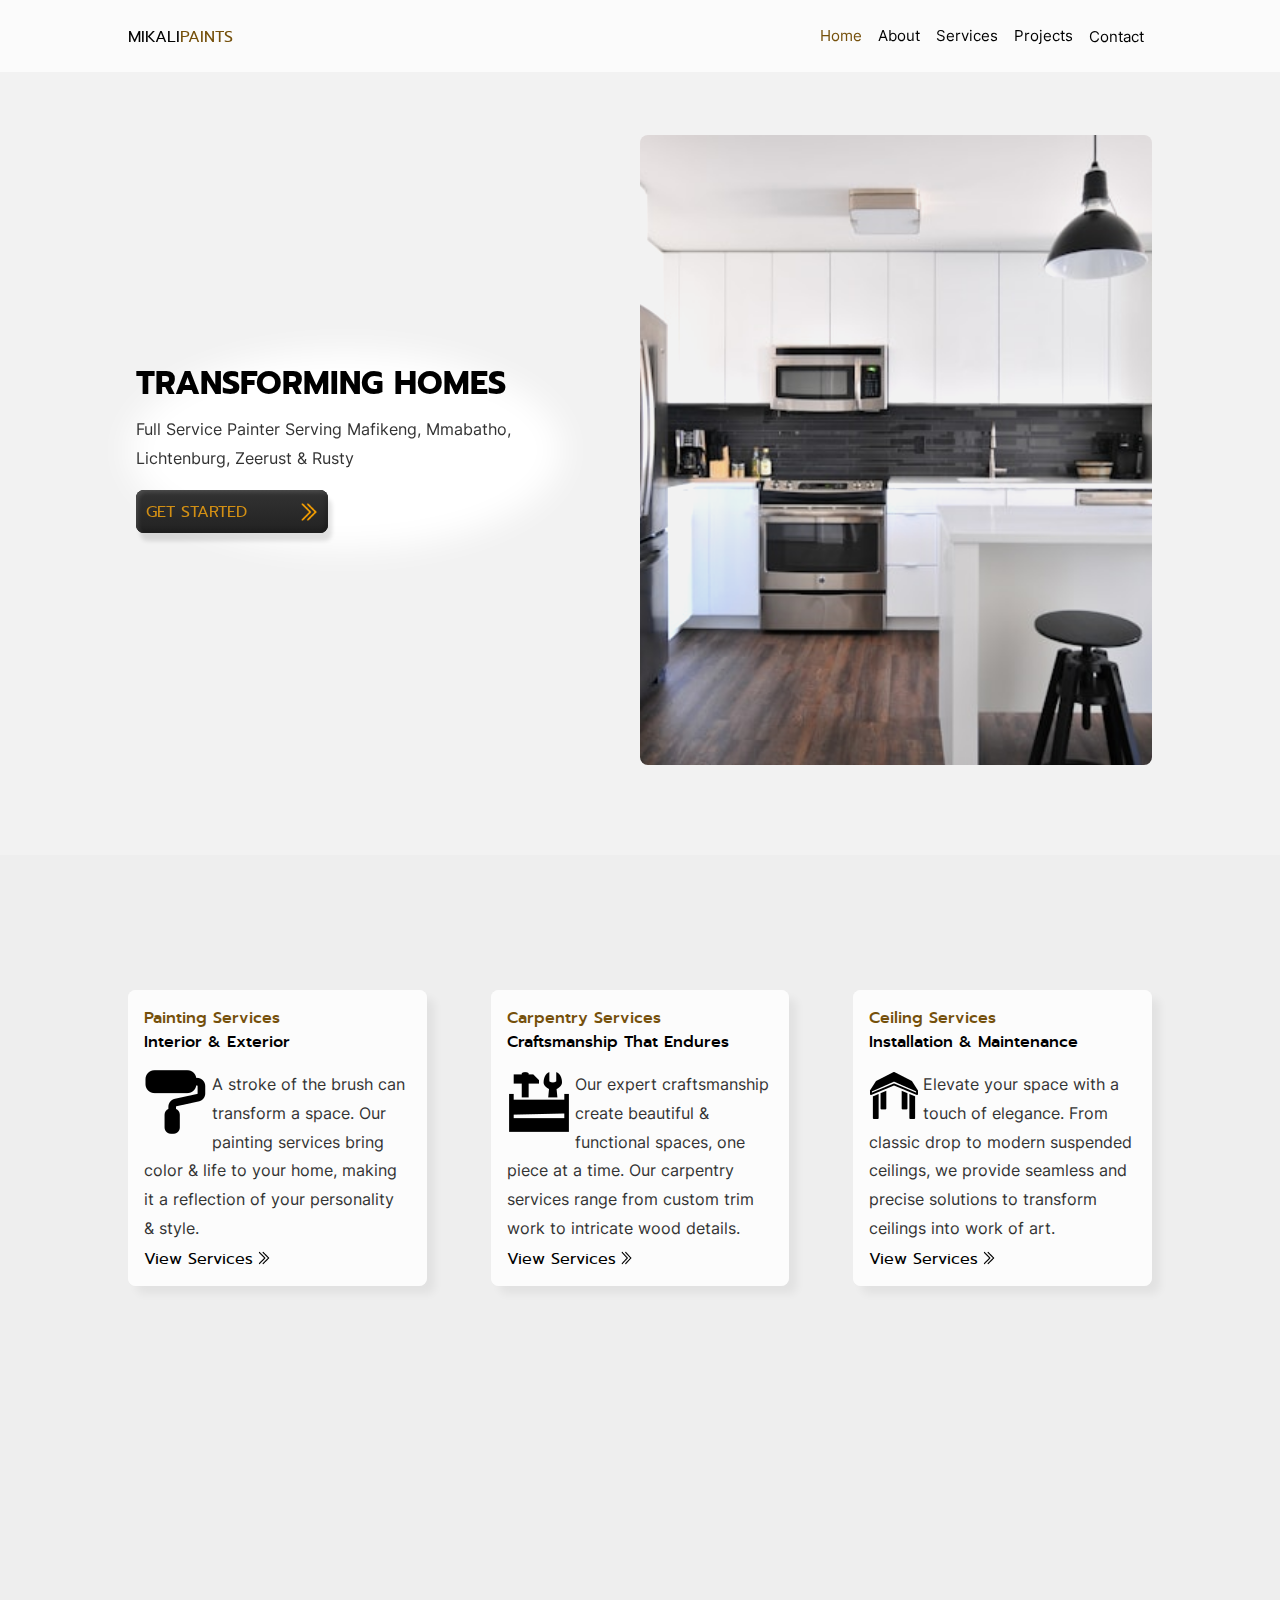
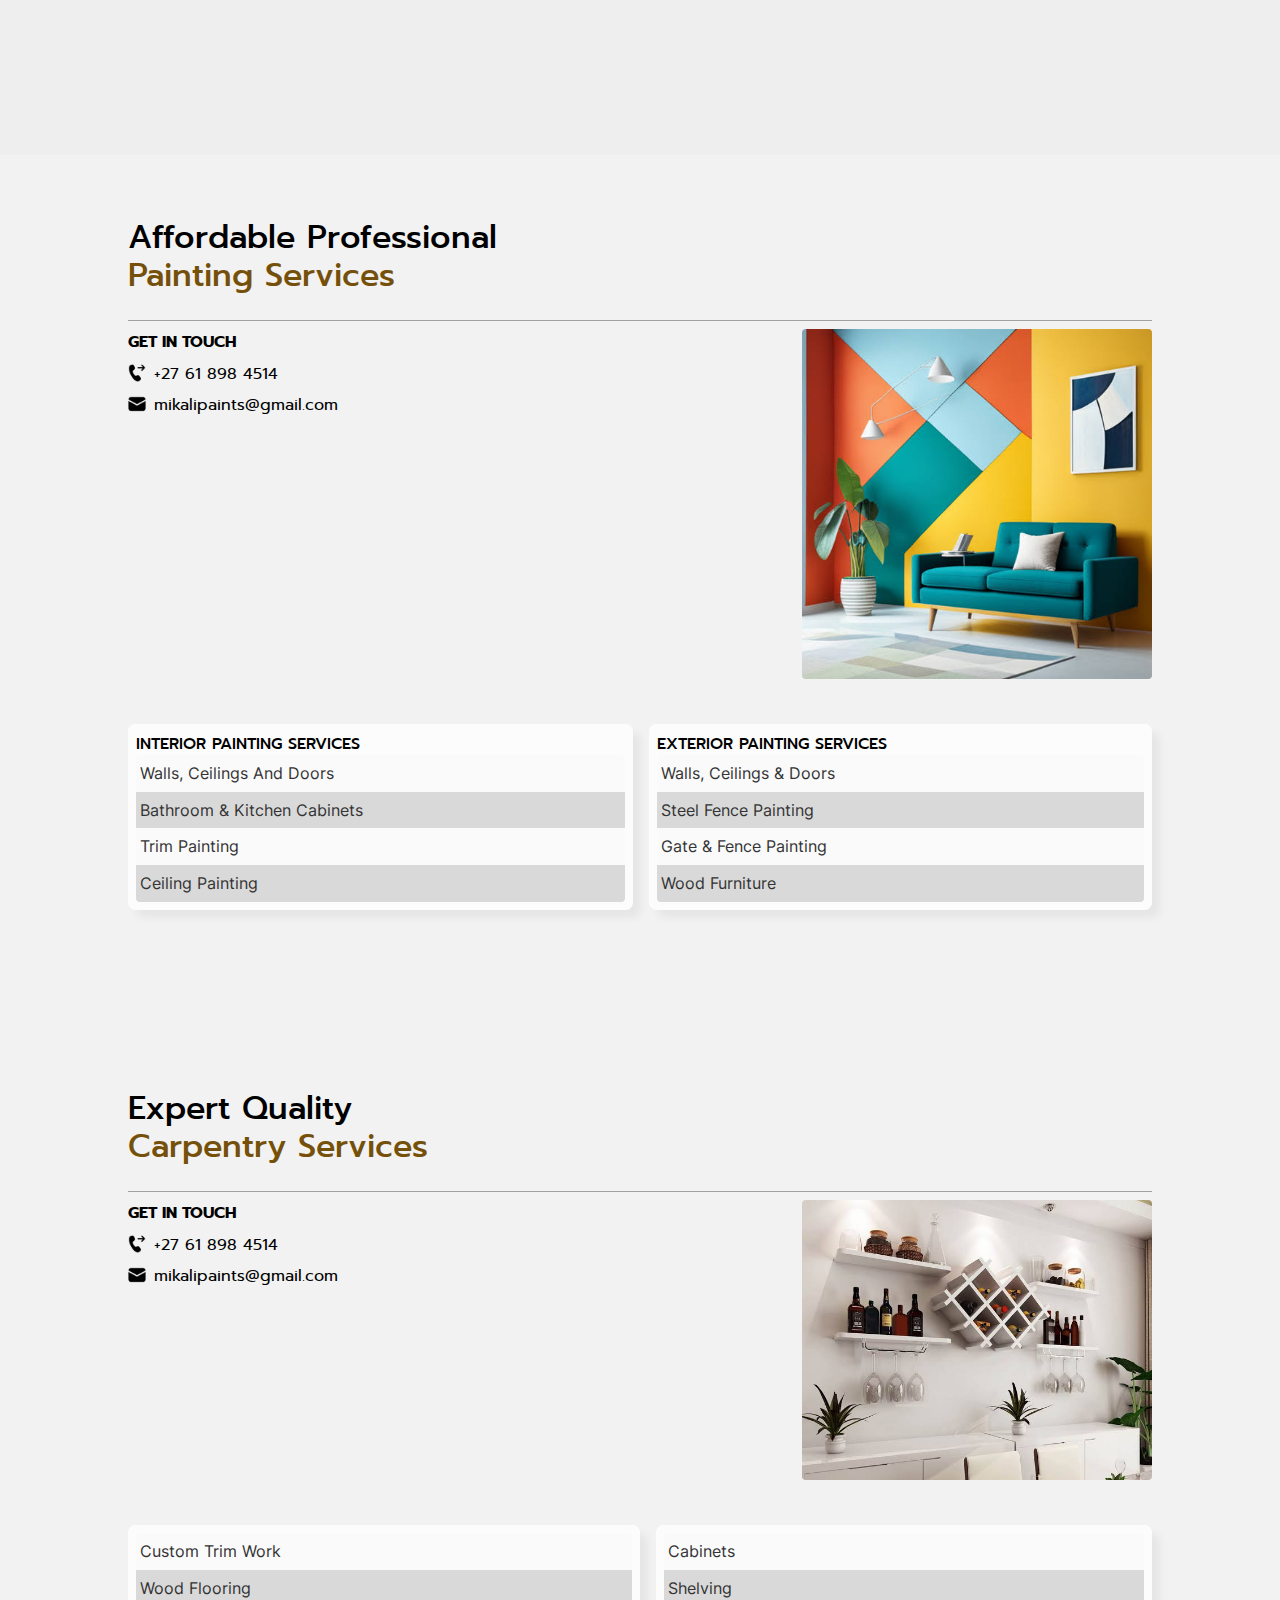
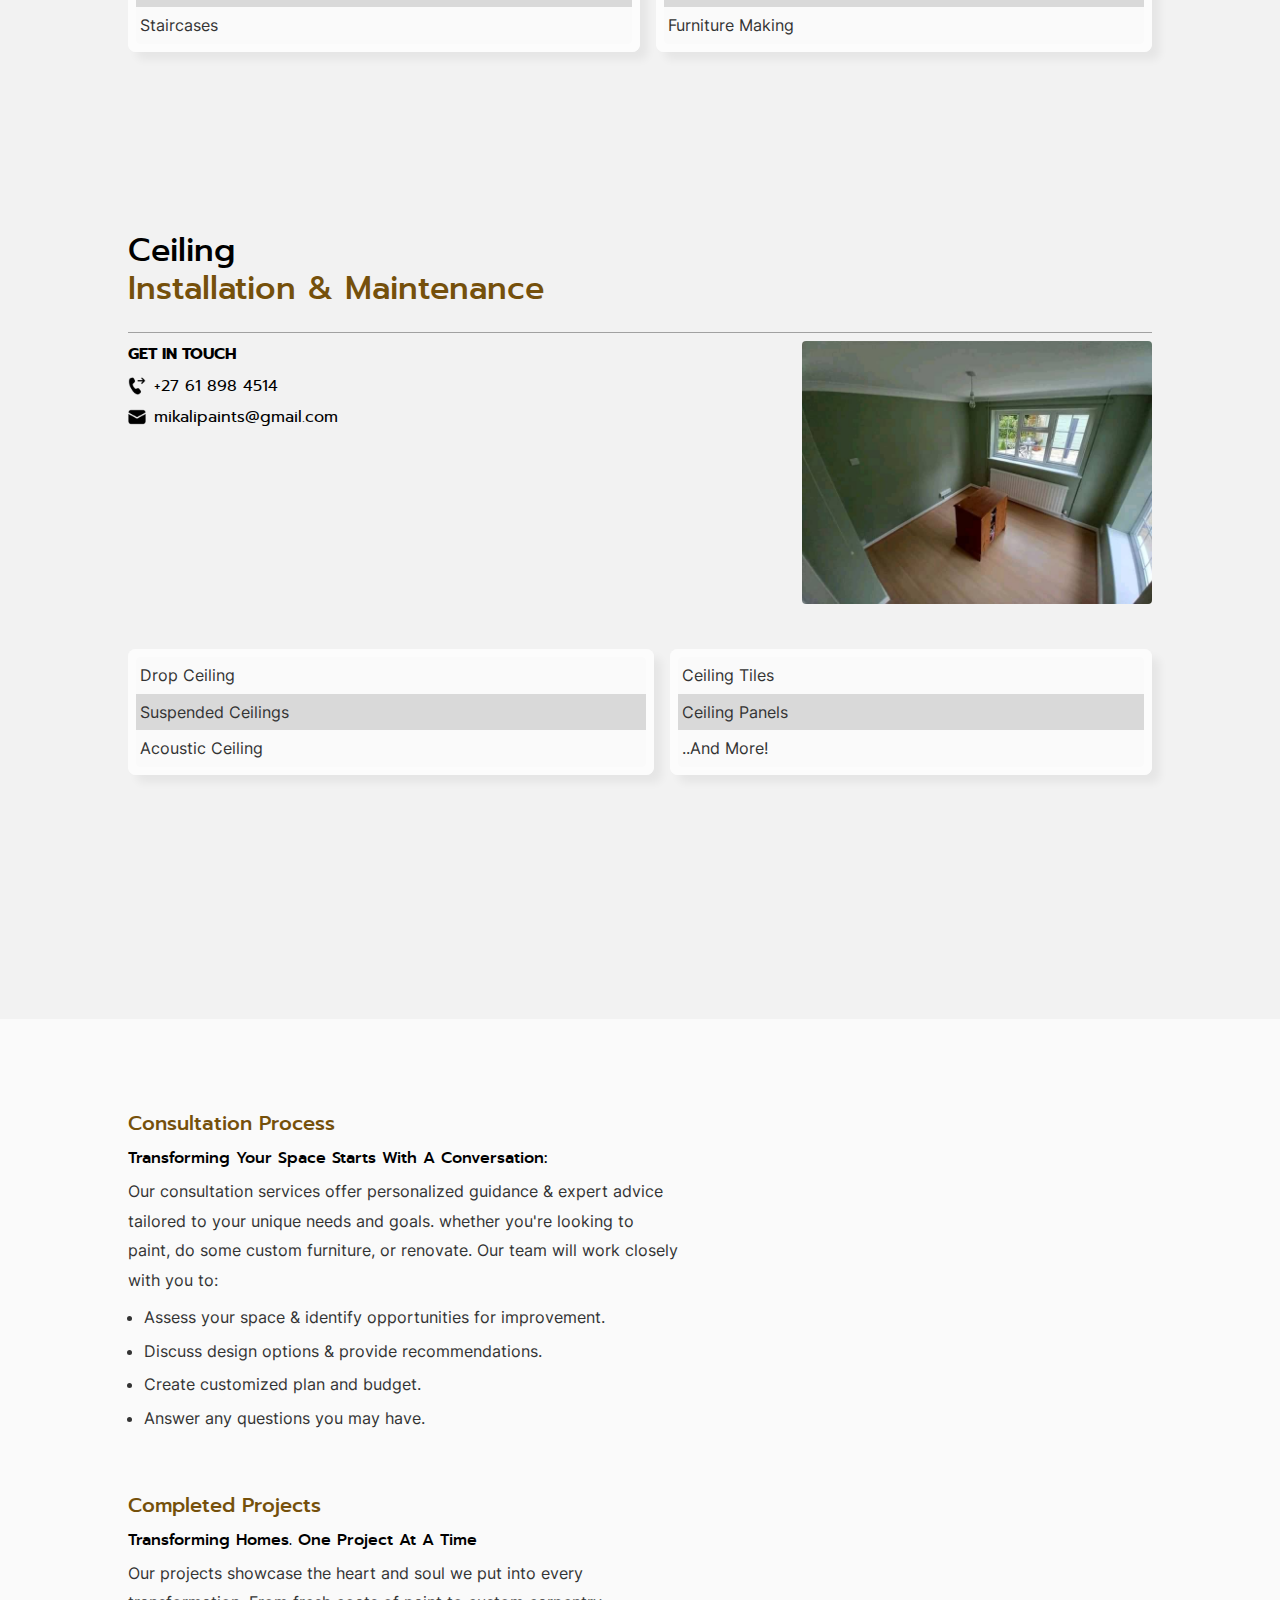
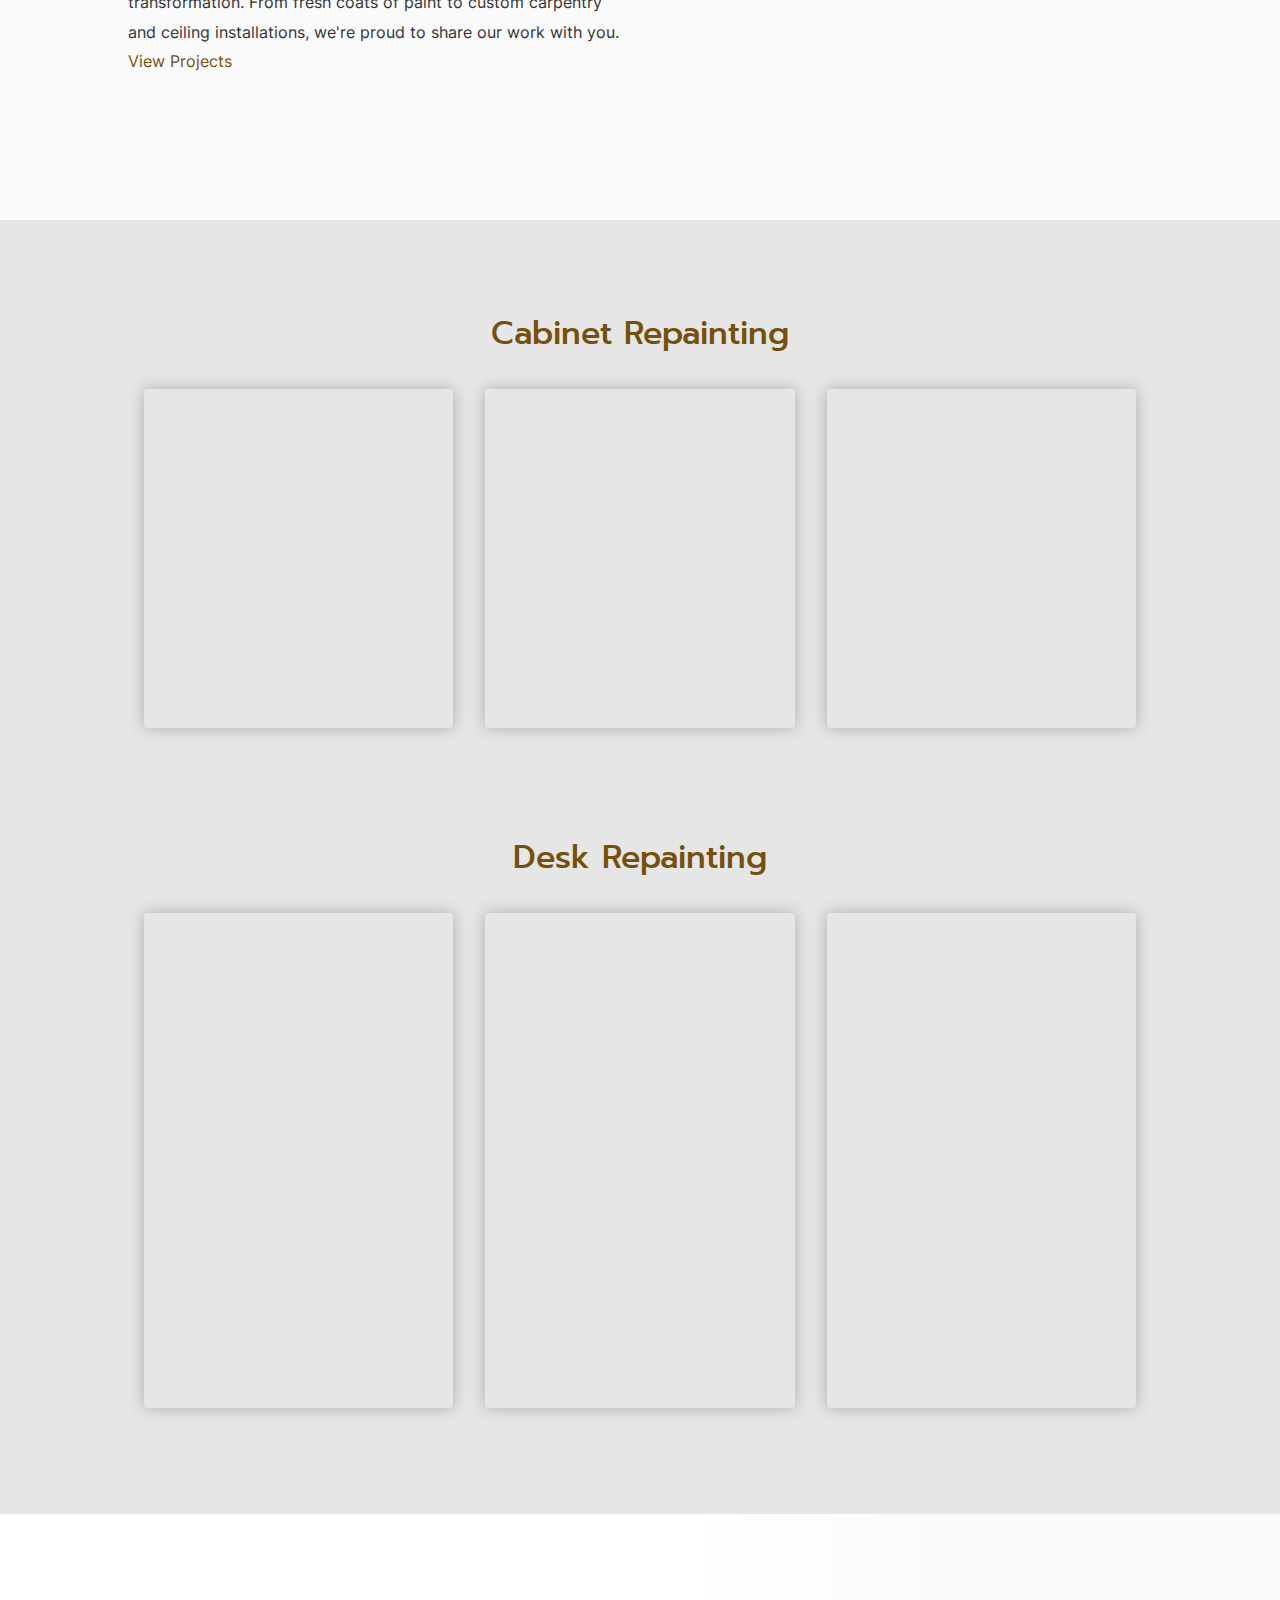
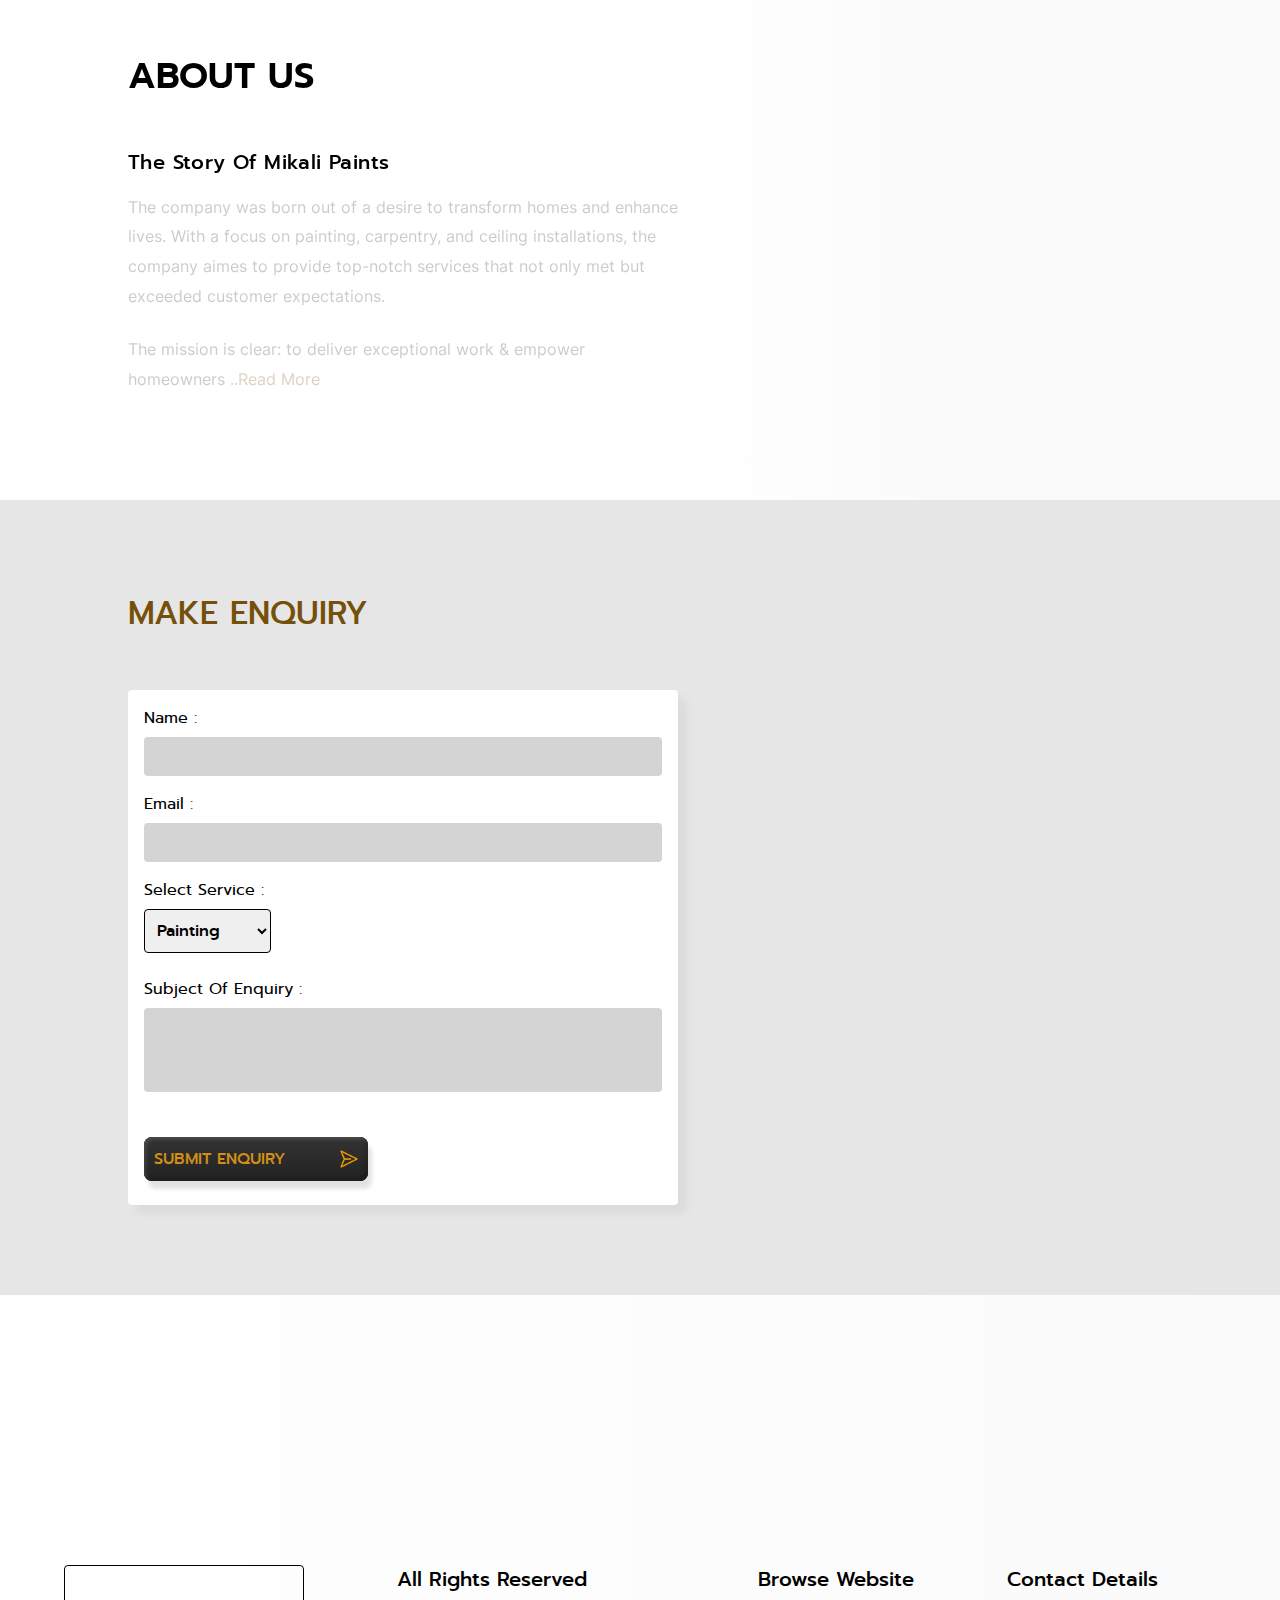
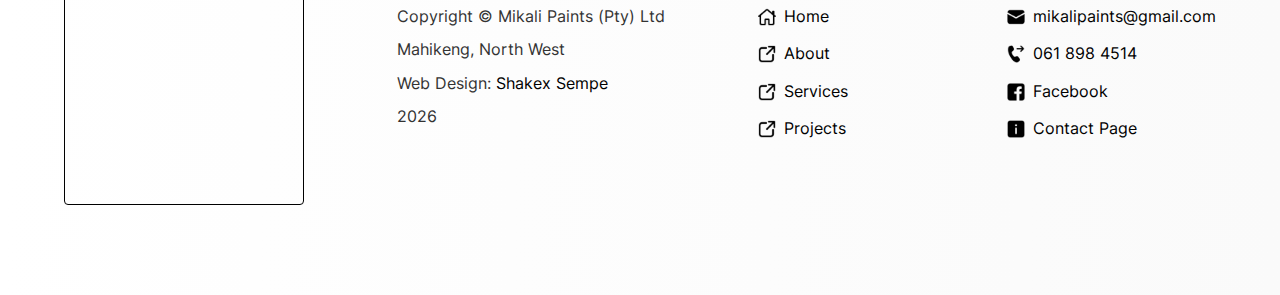
==== commit 3ec14a45: "sass: btn colors and index: form btn icon" ====
--- a/index.html
+++ b/index.html
@@ -667,7 +667,7 @@
                         id="message" required></textarea>
 
                     <button type="submit" class="cta-btn btn-lg" title="submit form" >submit enquiry
-                        <img class="icon" src="icons/contact/icons8-sent-100.png" alt="sent envelope" height="100" width="100" >
+                        <img class="icon" src="icons/outline/icons8-sent-48-brand.png" alt="sent envelope" height="100" width="100" >
                     </button>
 
                     <!-- form options -->
--- a/css/style.css
+++ b/css/style.css
@@ -384,6 +384,7 @@
   color: #ffffff;
   color: #d28f14;
   border: none;
+  border-radius: 0.25rem;
   border-radius: 0.5rem;
   font-size: 0.85rem;
   font-size: clamp(.95rem, 1.25vw, 1.025rem);
@@ -425,13 +426,13 @@
   width: 100%;
   height: 100%;
   border: none;
-  border-radius: 0.5rem;
+  border-radius: inherit;
   z-index: -1;
   transition: 300ms linear;
 }
 .cta-btn::before {
-  background: linear-gradient(0deg, #000, #222);
-  box-shadow: inset 2px 2px 2px rgba(255, 255, 255, 0.25), inset -2px -2px 2px rgba(0, 0, 0, 0.25), 0.25rem 0.5rem 0.25rem rgba(0, 0, 0, 0.115);
+  background: linear-gradient(0deg, #222, #333);
+  box-shadow: inset 2px 2px 4px rgba(255, 255, 255, 0.15), inset -2px -2px 4px rgba(0, 0, 0, 0.25), 0.25rem 0.5rem 0.25rem rgba(0, 0, 0, 0.115);
 }
 .cta-btn::after {
   opacity: 0;
@@ -586,7 +587,7 @@
   margin-top: 5vh;
 }
 #form button:active .icon, #form button:focus .icon, #form button:hover .icon {
-  transform: rotate(20deg) translateX(0.25rem);
+  transform: translateX(-0.25rem);
   transition: 0.25s;
 }
 
--- a/css/style.css
+++ b/css/style.css
@@ -384,6 +384,7 @@
   color: #ffffff;
   color: #d28f14;
   border: none;
+  border-radius: 0.25rem;
   border-radius: 0.5rem;
   font-size: 0.85rem;
   font-size: clamp(.95rem, 1.25vw, 1.025rem);
@@ -425,13 +426,13 @@
   width: 100%;
   height: 100%;
   border: none;
-  border-radius: 0.5rem;
+  border-radius: inherit;
   z-index: -1;
   transition: 300ms linear;
 }
 .cta-btn::before {
-  background: linear-gradient(0deg, #000, #222);
-  box-shadow: inset 2px 2px 2px rgba(255, 255, 255, 0.25), inset -2px -2px 2px rgba(0, 0, 0, 0.25), 0.25rem 0.5rem 0.25rem rgba(0, 0, 0, 0.115);
+  background: linear-gradient(0deg, #222, #333);
+  box-shadow: inset 2px 2px 4px rgba(255, 255, 255, 0.15), inset -2px -2px 4px rgba(0, 0, 0, 0.25), 0.25rem 0.5rem 0.25rem rgba(0, 0, 0, 0.115);
 }
 .cta-btn::after {
   opacity: 0;
@@ -586,7 +587,7 @@
   margin-top: 5vh;
 }
 #form button:active .icon, #form button:focus .icon, #form button:hover .icon {
-  transform: rotate(20deg) translateX(0.25rem);
+  transform: translateX(-0.25rem);
   transition: 0.25s;
 }
 
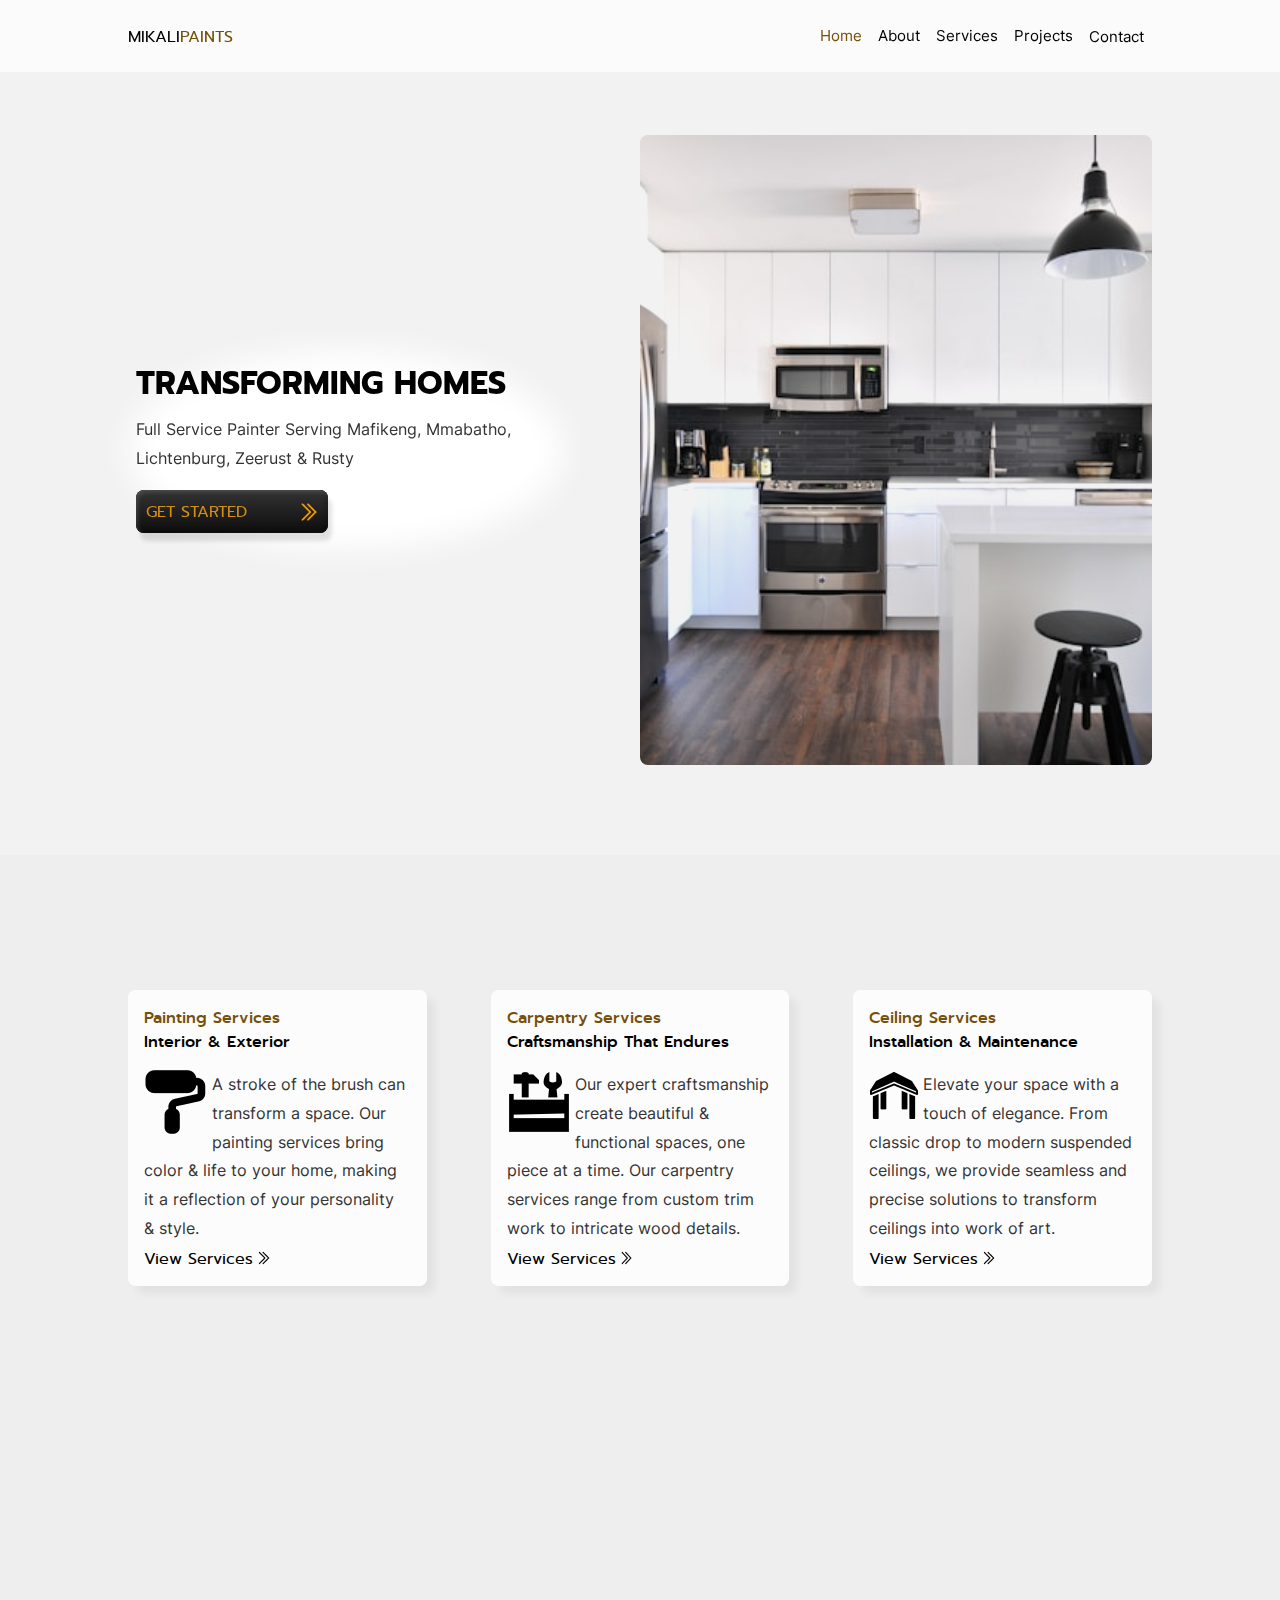
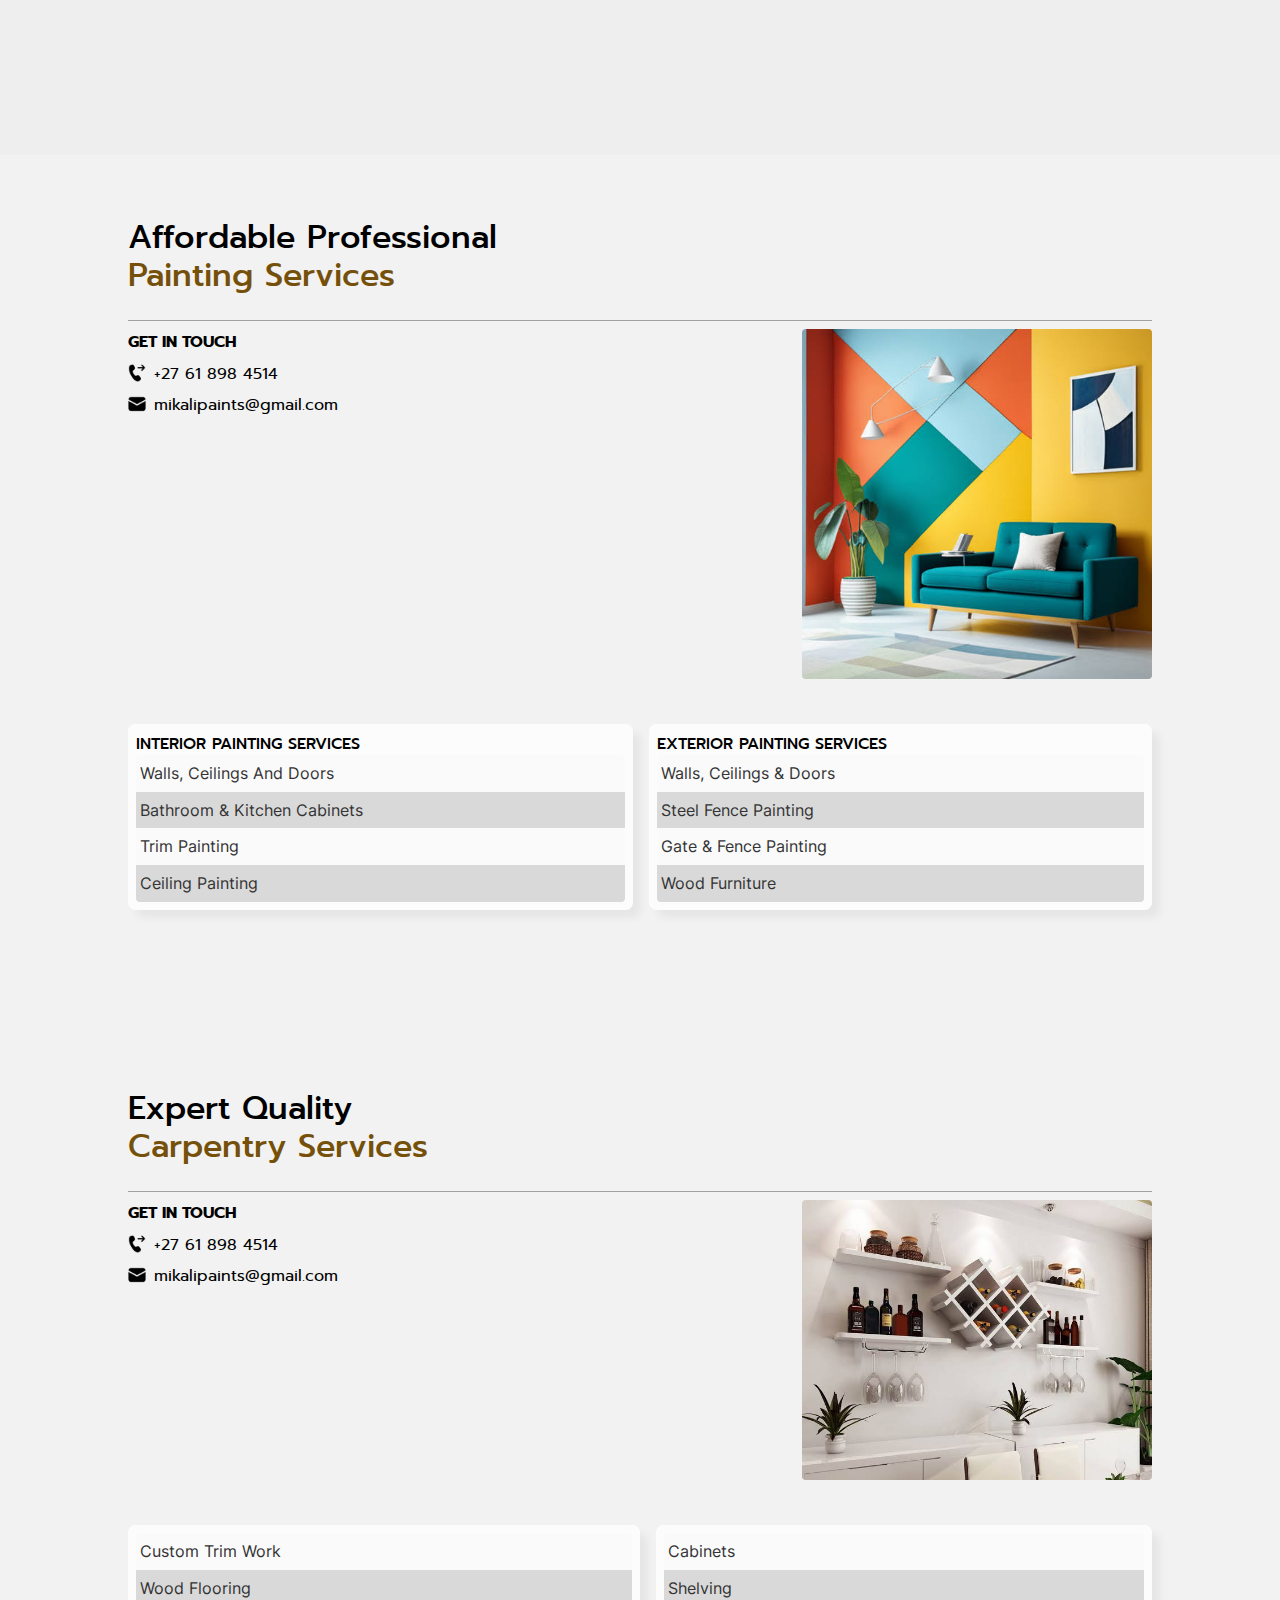
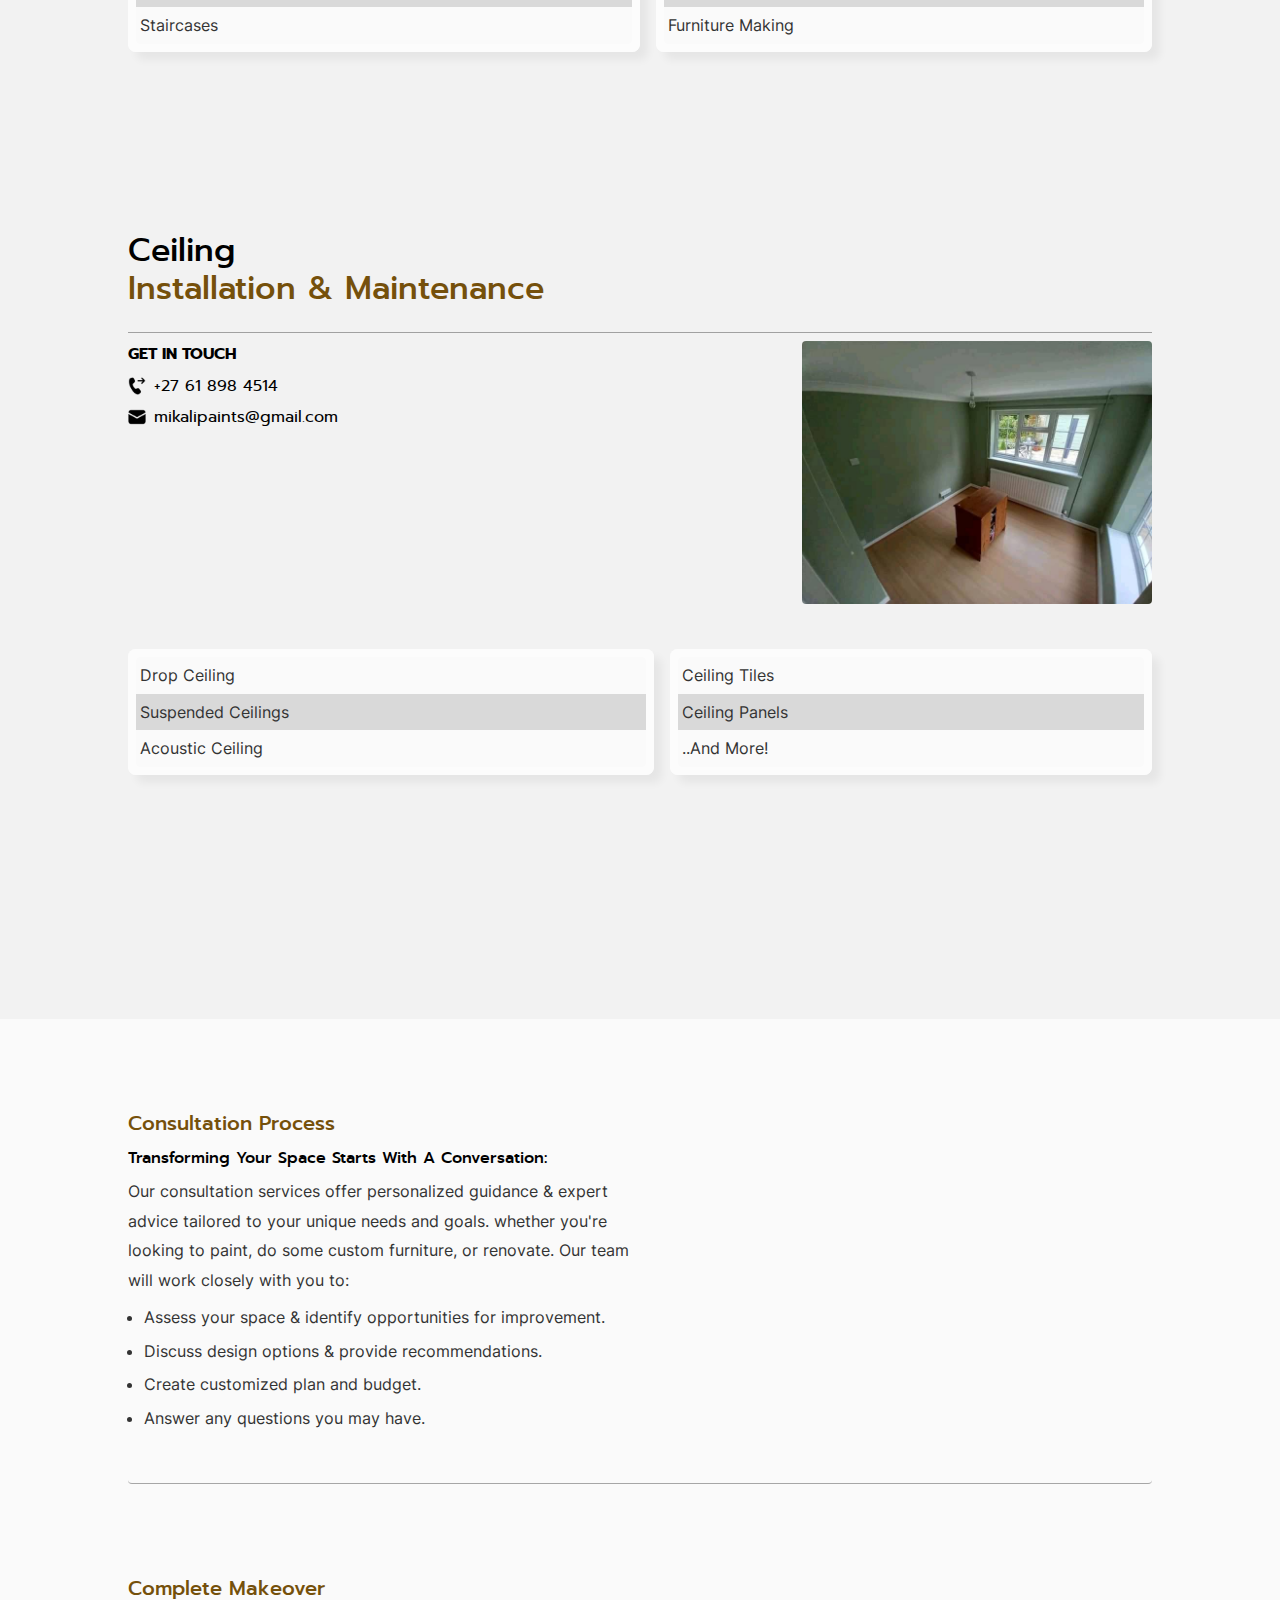
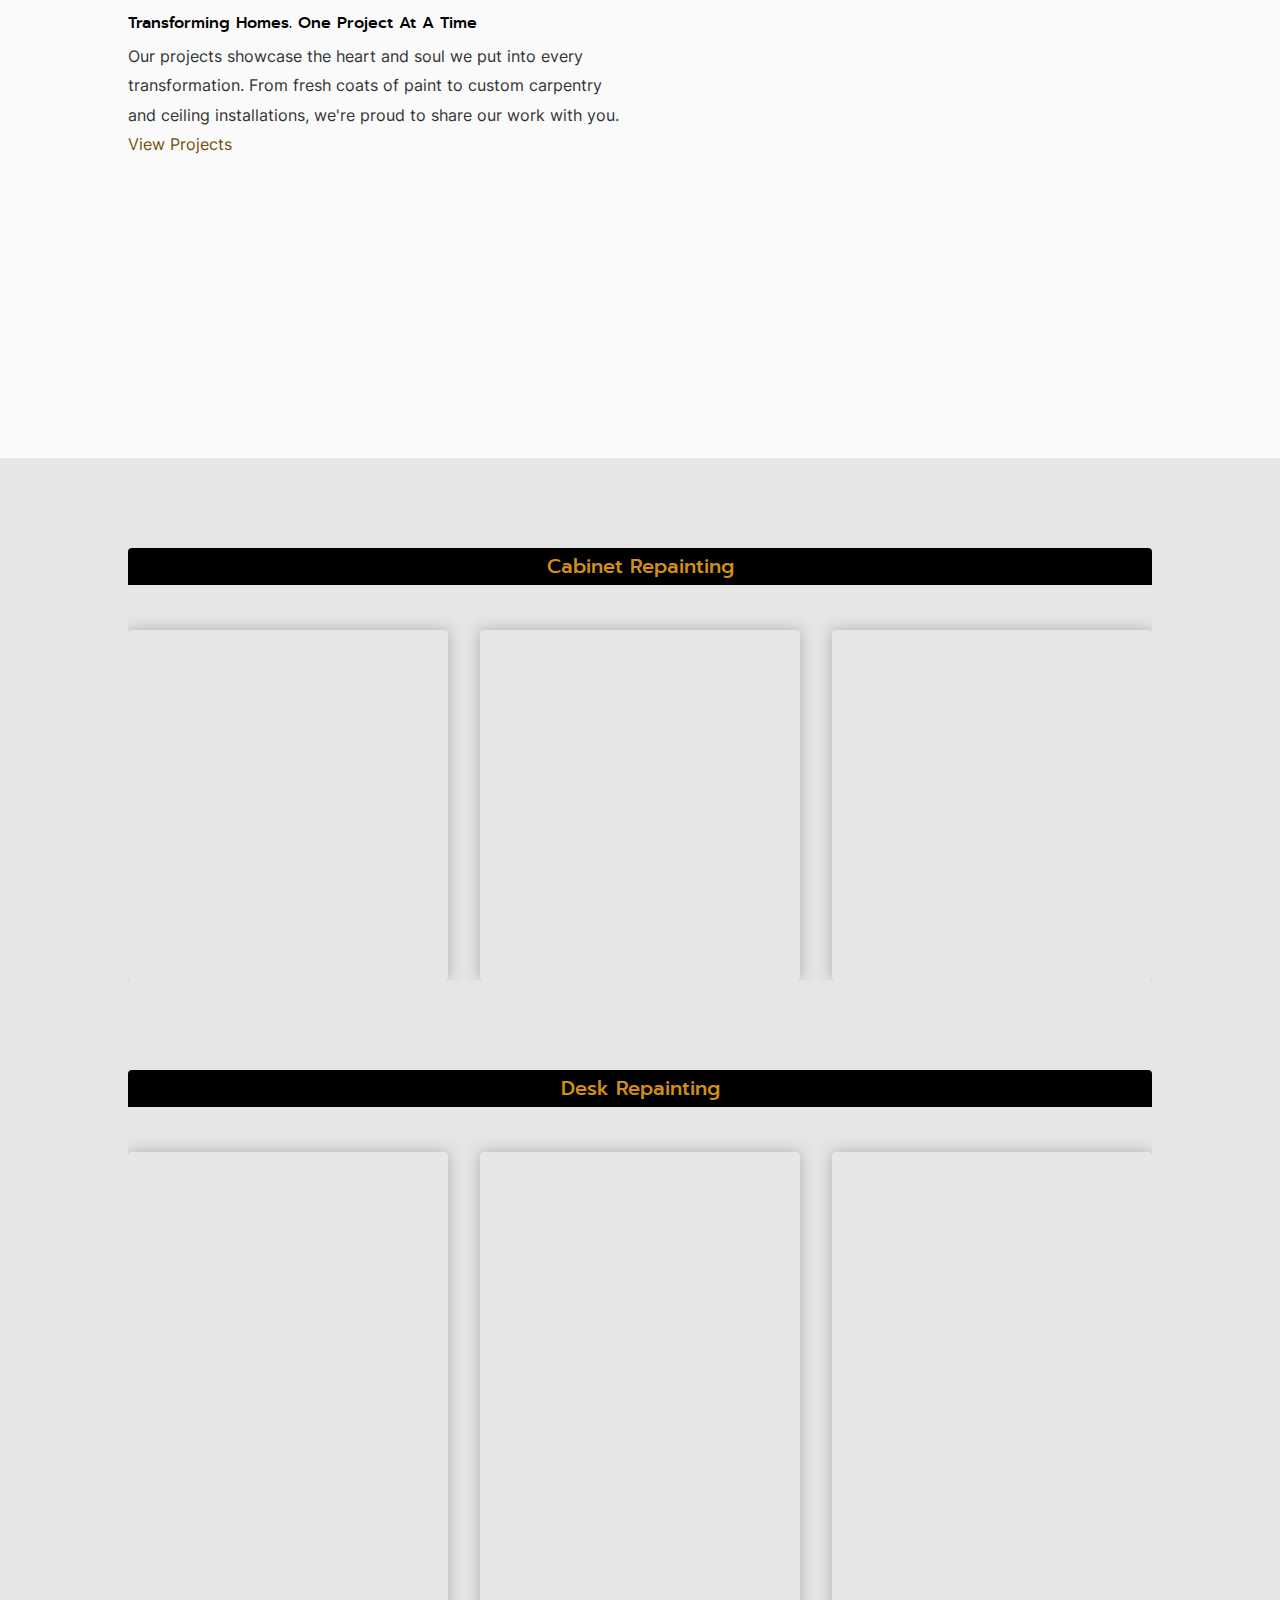
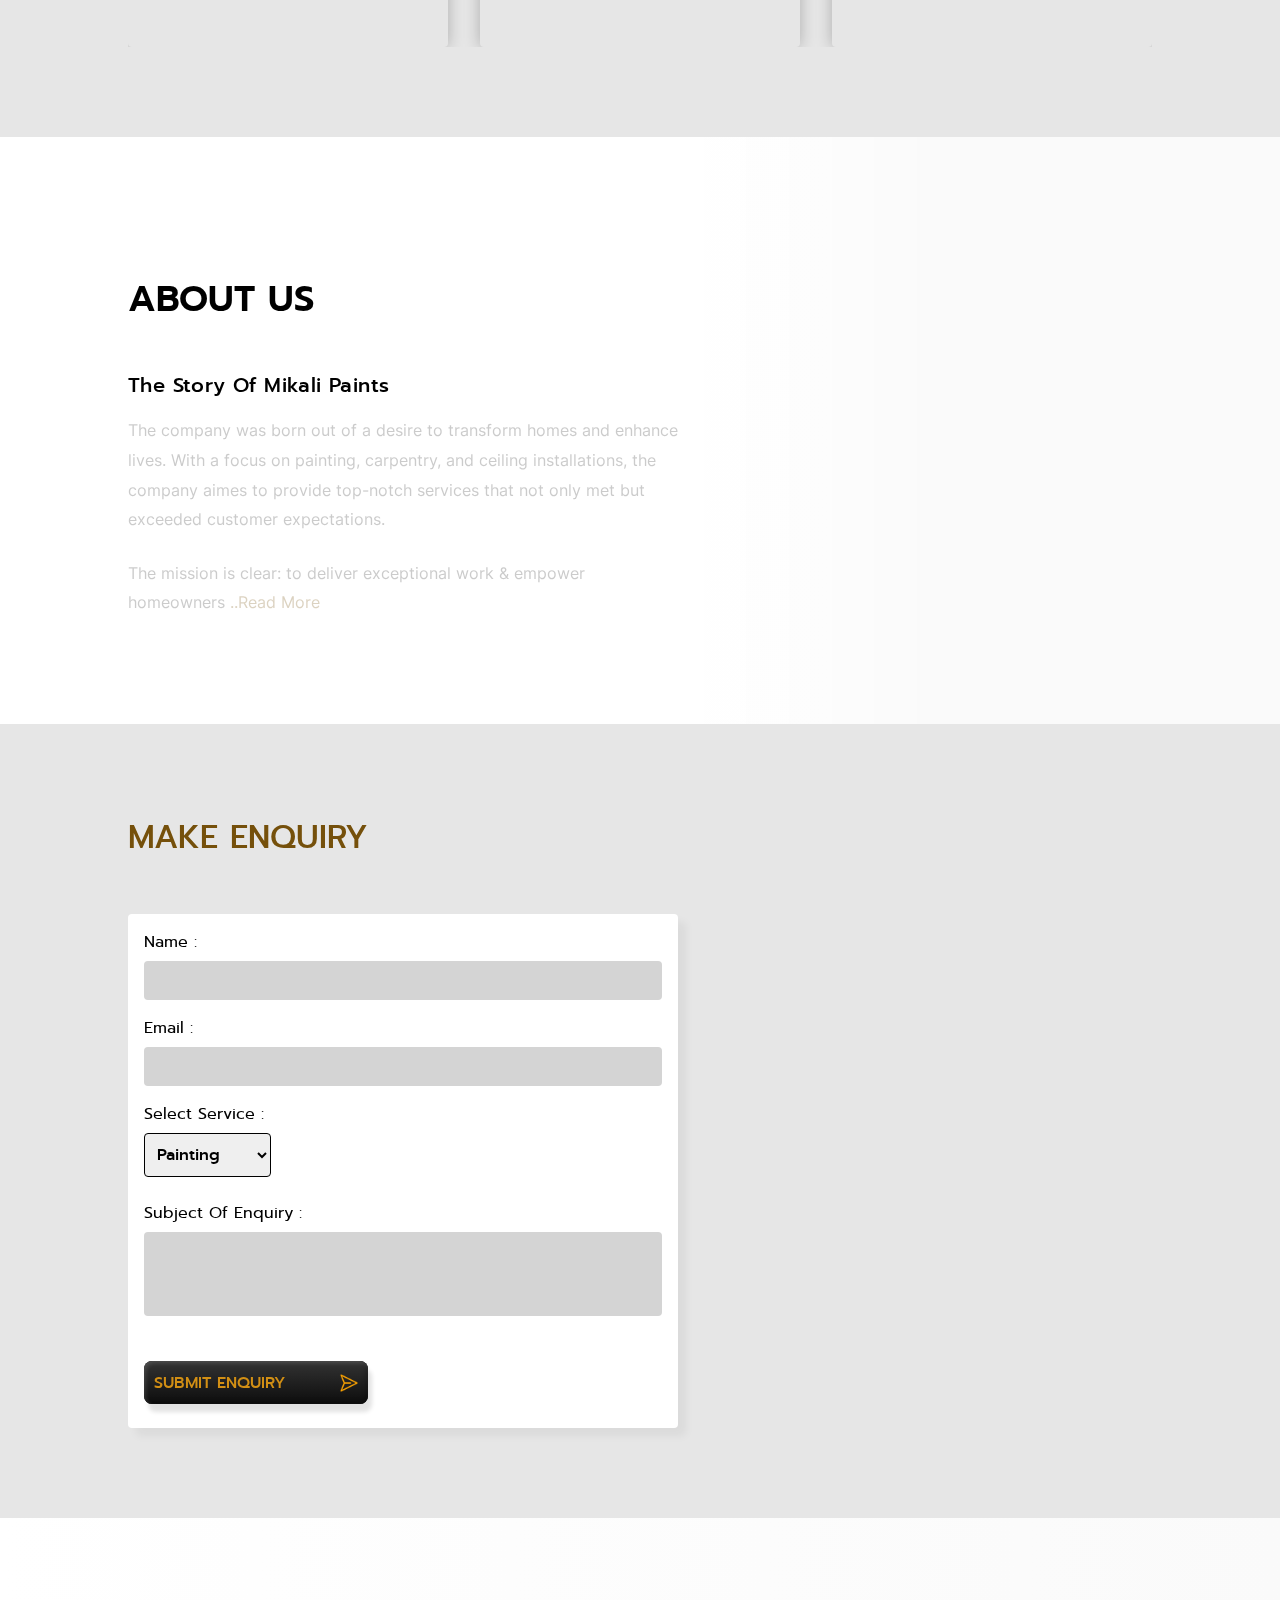
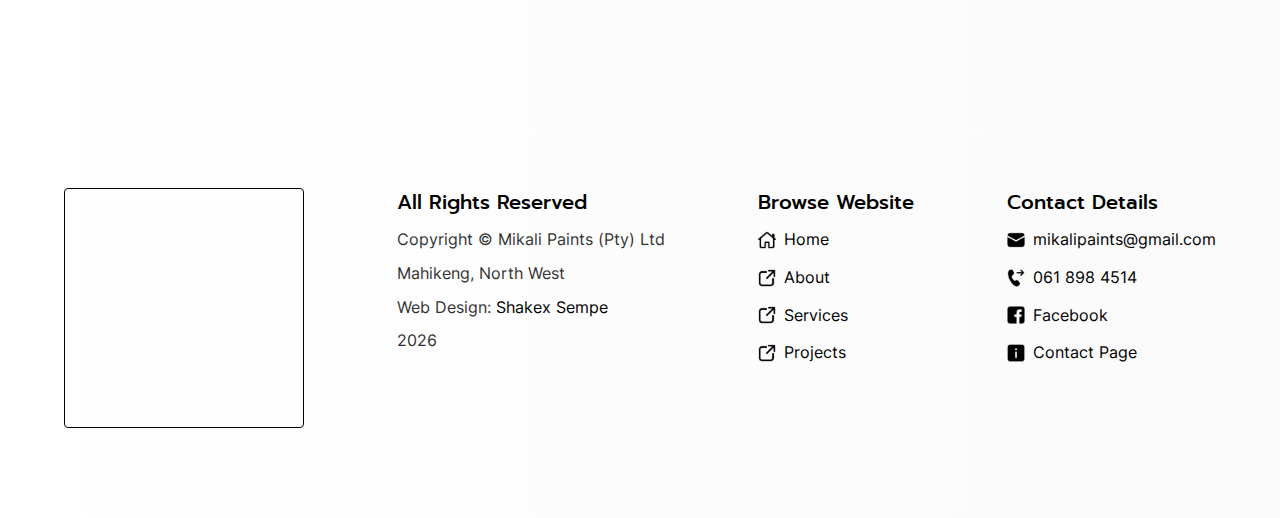
==== commit 36a09dff: "cta-section index and style" ====
--- a/index.html
+++ b/index.html
@@ -489,39 +489,52 @@
             <section class="cta-section">
                 
                 <article class="intro">
-                    <h3>consultation process</h3>
-
-                    <h4>transforming your space starts with a
-                        conversation:</h4>
-                
-                    <p>
-                        Our consultation services offer personalized guidance & expert advice
-                        tailored to your unique needs and goals. whether you're looking to paint, do some custom
-                        furniture, or renovate. Our team will work closely with you to:
-                    </p>
-                
-                    <ul>
-                        <li>Assess your space & identify opportunities for improvement</li>
-                        <li>Discuss design options & provide recommendations</li>
-                        <li>create customized plan and budget</li>
-                        <li>answer any questions you may have</li>
-                    </ul>
+
+                    <div class="article-content">
+
+                        <h3>consultation process</h3>
+    
+                        <h4>transforming your space starts with a
+                            conversation:</h4>
+                    
+                        <p>
+                            Our consultation services offer personalized guidance & expert advice
+                            tailored to your unique needs and goals. whether you're looking to paint, do some custom
+                            furniture, or renovate. Our team will work closely with you to:
+                        </p>
+                    
+                        <ul>
+                            <li>Assess your space & identify opportunities for improvement</li>
+                            <li>Discuss design options & provide recommendations</li>
+                            <li>create customized plan and budget</li>
+                            <li>answer any questions you may have</li>
+                        </ul>
+
+                    </div>
+
+                    <img class="cta-section-img" src="img/home.jpg" width="450" height="295" loading="lazy" alt="home renovation">
                 
                 </article>
 
-                <img class="cta-section-img" src="img/home.jpg" width="450" height="295" loading="lazy" alt="home renovation">
 
                 <article class="projects-article">
-                    <h3>completed projects</h3>
-                    
-                    <h4>transforming homes. One Project at a time</h4>
-                    
-                    <p>
-                        Our projects showcase the heart and soul we put into every transformation.
-                        From fresh coats of paint to custom carpentry and ceiling installations,
-                        we're proud to share our work with you. 
-                        <a href="#projects">view projects</a>
-                    </p>
+
+                    <div class="article-content">
+
+                        <h3>complete makeover</h3>
+                        
+                        <h4>transforming homes. One Project at a time</h4>
+                        
+                        <p>
+                            Our projects showcase the heart and soul we put into every transformation.
+                            From fresh coats of paint to custom carpentry and ceiling installations,
+                            we're proud to share our work with you. 
+                            <a href="pages/projects.html">view projects</a>
+                        </p>
+                        
+                    </div>
+
+                    <img class="cta-section-img" src="img/room-sm.jpg" width="450" height="259" loading="lazy" alt="home renovation">
 
                 </article>
 
--- a/css/style.css
+++ b/css/style.css
@@ -431,12 +431,12 @@
   transition: 300ms linear;
 }
 .cta-btn::before {
-  background: linear-gradient(0deg, #222, #333);
+  background: linear-gradient(0deg, #0d0d0d, #333333);
   box-shadow: inset 2px 2px 4px rgba(255, 255, 255, 0.15), inset -2px -2px 4px rgba(0, 0, 0, 0.25), 0.25rem 0.5rem 0.25rem rgba(0, 0, 0, 0.115);
 }
 .cta-btn::after {
   opacity: 0;
-  background: linear-gradient(0deg, #222, #000);
+  background: linear-gradient(0deg, #333333, #0d0d0d);
   box-shadow: inset 2px 2px 2px rgba(0, 0, 0, 0.25), inset -2px -2px 2px rgba(255, 255, 255, 0.152), 0.125rem 0.35rem 0.35rem rgba(0, 0, 0, 0.2);
 }
 @media (max-width: 768px) {
@@ -847,7 +847,7 @@
 .contact {
   background: #fafafa;
   background: #e6e6e6;
-  padding: 10vh 5vw;
+  padding: 5vh 5vw 10vh;
   position: relative;
   isolation: isolate;
 }
@@ -899,7 +899,7 @@
 
 .cta-section {
   background-color: #fafafa;
-  padding: 5vh 5vw;
+  padding: 5vh 5vw 0;
   min-height: 80vh;
 }
 @media (prefers-color-scheme: dark) {
@@ -913,86 +913,85 @@
     padding: 10vh 10vw;
   }
 }
+.cta-section article {
+  margin-bottom: 10vh;
+  display: flex;
+  flex-direction: column;
+  gap: 1rem;
+}
 @media (min-width: 820px) {
-  .cta-section {
-    padding: 10vh 10vw;
-    background-image: url("../../img/kitchen.jpg");
-    background-repeat: no-repeat;
-    background-attachment: fixed;
-    background-position: right;
-    background-size: 45%;
-  }
-}
-.cta-section article {
-  padding-bottom: 5vh;
-  max-width: 550px;
-}
-@media (min-width: 768px) {
   .cta-section article {
     background-color: #fafafa;
     border-radius: 0.25rem;
-  }
-}
-.cta-section article h3 {
+    flex-direction: row;
+    gap: 5vw;
+    padding-bottom: 5vh;
+    margin-bottom: 10vh;
+  }
+}
+.cta-section article:first-of-type {
+  border-bottom: 1px solid #0005;
+}
+.cta-section article .article-content h3 {
   color: #75500b;
   font-size: clamp(1.125rem, 2.25vw, 1.25rem);
 }
 @media (prefers-color-scheme: dark) {
-  .cta-section article h3 {
+  .cta-section article .article-content h3 {
     color: #d28f14;
   }
 }
-.cta-section article h4 {
+.cta-section article .article-content h4 {
   font-weight: 500;
 }
-.cta-section article p {
+.cta-section article .article-content p {
   padding: 0.5rem 0;
 }
 @media (prefers-color-scheme: dark) {
-  .cta-section article p {
+  .cta-section article .article-content p {
     color: #cccccc;
   }
 }
-.cta-section article a {
+.cta-section article .article-content a {
   color: #75500b;
   text-transform: capitalize;
   font-size: inherit;
 }
-.cta-section article a:hover {
+.cta-section article .article-content a:hover {
   text-decoration-color: #75500b;
 }
 @media (prefers-color-scheme: dark) {
-  .cta-section article a {
+  .cta-section article .article-content a {
     color: #d28f14;
   }
 }
-.cta-section article ul {
-  padding: 0rem 1rem 0.5rem 1rem;
-}
-.cta-section article ul li {
+.cta-section article .article-content ul {
+  padding: 0rem 1rem;
+}
+.cta-section article .article-content ul li {
   margin-bottom: 0.25rem;
 }
-.cta-section article ul li::first-letter {
+.cta-section article .article-content ul li::first-letter {
   text-transform: capitalize;
 }
-.cta-section article ul li::after {
+.cta-section article .article-content ul li::after {
   content: ".";
 }
 @media (prefers-color-scheme: dark) {
-  .cta-section article ul li {
-    color: #ffffff;
+  .cta-section article .article-content ul li {
+    color: #cccccc;
   }
 }
 .cta-section .cta-section-img {
-  margin: 0 0 5vh;
-  height: 50vh;
   width: 100%;
   object-fit: cover;
   border-radius: 0.25rem;
 }
 @media (min-width: 820px) {
   .cta-section .cta-section-img {
-    display: none;
+    width: 50%;
+    position: sticky;
+    top: 15vh;
   }
 }
 
@@ -2106,11 +2105,15 @@
   overflow: hidden;
 }
 .project-items .project-item h4 {
-  margin-bottom: 1rem;
-  font-size: clamp(1.5rem, 4vw, 2rem);
+  margin-bottom: 5vh;
+  padding: 0.25rem;
+  font-size: clamp(1.125rem, 2.25vw, 1.25rem);
   font-weight: 500;
   text-align: center;
-  color: #75500b;
+  color: #d28f14;
+  background: #000;
+  border-top-right-radius: 0.25rem;
+  border-top-left-radius: 0.25rem;
 }
 .project-items .flex-container {
   display: flex;
@@ -2132,12 +2135,16 @@
 .project-items .flex-container figure img {
   height: 100%;
   object-fit: cover;
-  transition: 250ms ease;
+  transition: 350ms ease;
+}
+.project-items .flex-container figure:hover img {
+  transform: scale(1.05);
 }
 @media (min-width: 820px) {
   .project-items .flex-container {
     flex-direction: row;
     gap: 2rem;
+    padding: 0;
   }
 }
 
--- a/css/style.css
+++ b/css/style.css
@@ -431,12 +431,12 @@
   transition: 300ms linear;
 }
 .cta-btn::before {
-  background: linear-gradient(0deg, #222, #333);
+  background: linear-gradient(0deg, #0d0d0d, #333333);
   box-shadow: inset 2px 2px 4px rgba(255, 255, 255, 0.15), inset -2px -2px 4px rgba(0, 0, 0, 0.25), 0.25rem 0.5rem 0.25rem rgba(0, 0, 0, 0.115);
 }
 .cta-btn::after {
   opacity: 0;
-  background: linear-gradient(0deg, #222, #000);
+  background: linear-gradient(0deg, #333333, #0d0d0d);
   box-shadow: inset 2px 2px 2px rgba(0, 0, 0, 0.25), inset -2px -2px 2px rgba(255, 255, 255, 0.152), 0.125rem 0.35rem 0.35rem rgba(0, 0, 0, 0.2);
 }
 @media (max-width: 768px) {
@@ -847,7 +847,7 @@
 .contact {
   background: #fafafa;
   background: #e6e6e6;
-  padding: 10vh 5vw;
+  padding: 5vh 5vw 10vh;
   position: relative;
   isolation: isolate;
 }
@@ -899,7 +899,7 @@
 
 .cta-section {
   background-color: #fafafa;
-  padding: 5vh 5vw;
+  padding: 5vh 5vw 0;
   min-height: 80vh;
 }
 @media (prefers-color-scheme: dark) {
@@ -913,86 +913,85 @@
     padding: 10vh 10vw;
   }
 }
+.cta-section article {
+  margin-bottom: 10vh;
+  display: flex;
+  flex-direction: column;
+  gap: 1rem;
+}
 @media (min-width: 820px) {
-  .cta-section {
-    padding: 10vh 10vw;
-    background-image: url("../../img/kitchen.jpg");
-    background-repeat: no-repeat;
-    background-attachment: fixed;
-    background-position: right;
-    background-size: 45%;
-  }
-}
-.cta-section article {
-  padding-bottom: 5vh;
-  max-width: 550px;
-}
-@media (min-width: 768px) {
   .cta-section article {
     background-color: #fafafa;
     border-radius: 0.25rem;
-  }
-}
-.cta-section article h3 {
+    flex-direction: row;
+    gap: 5vw;
+    padding-bottom: 5vh;
+    margin-bottom: 10vh;
+  }
+}
+.cta-section article:first-of-type {
+  border-bottom: 1px solid #0005;
+}
+.cta-section article .article-content h3 {
   color: #75500b;
   font-size: clamp(1.125rem, 2.25vw, 1.25rem);
 }
 @media (prefers-color-scheme: dark) {
-  .cta-section article h3 {
+  .cta-section article .article-content h3 {
     color: #d28f14;
   }
 }
-.cta-section article h4 {
+.cta-section article .article-content h4 {
   font-weight: 500;
 }
-.cta-section article p {
+.cta-section article .article-content p {
   padding: 0.5rem 0;
 }
 @media (prefers-color-scheme: dark) {
-  .cta-section article p {
+  .cta-section article .article-content p {
     color: #cccccc;
   }
 }
-.cta-section article a {
+.cta-section article .article-content a {
   color: #75500b;
   text-transform: capitalize;
   font-size: inherit;
 }
-.cta-section article a:hover {
+.cta-section article .article-content a:hover {
   text-decoration-color: #75500b;
 }
 @media (prefers-color-scheme: dark) {
-  .cta-section article a {
+  .cta-section article .article-content a {
     color: #d28f14;
   }
 }
-.cta-section article ul {
-  padding: 0rem 1rem 0.5rem 1rem;
-}
-.cta-section article ul li {
+.cta-section article .article-content ul {
+  padding: 0rem 1rem;
+}
+.cta-section article .article-content ul li {
   margin-bottom: 0.25rem;
 }
-.cta-section article ul li::first-letter {
+.cta-section article .article-content ul li::first-letter {
   text-transform: capitalize;
 }
-.cta-section article ul li::after {
+.cta-section article .article-content ul li::after {
   content: ".";
 }
 @media (prefers-color-scheme: dark) {
-  .cta-section article ul li {
-    color: #ffffff;
+  .cta-section article .article-content ul li {
+    color: #cccccc;
   }
 }
 .cta-section .cta-section-img {
-  margin: 0 0 5vh;
-  height: 50vh;
   width: 100%;
   object-fit: cover;
   border-radius: 0.25rem;
 }
 @media (min-width: 820px) {
   .cta-section .cta-section-img {
-    display: none;
+    width: 50%;
+    position: sticky;
+    top: 15vh;
   }
 }
 
@@ -2106,11 +2105,15 @@
   overflow: hidden;
 }
 .project-items .project-item h4 {
-  margin-bottom: 1rem;
-  font-size: clamp(1.5rem, 4vw, 2rem);
+  margin-bottom: 5vh;
+  padding: 0.25rem;
+  font-size: clamp(1.125rem, 2.25vw, 1.25rem);
   font-weight: 500;
   text-align: center;
-  color: #75500b;
+  color: #d28f14;
+  background: #000;
+  border-top-right-radius: 0.25rem;
+  border-top-left-radius: 0.25rem;
 }
 .project-items .flex-container {
   display: flex;
@@ -2132,12 +2135,16 @@
 .project-items .flex-container figure img {
   height: 100%;
   object-fit: cover;
-  transition: 250ms ease;
+  transition: 350ms ease;
+}
+.project-items .flex-container figure:hover img {
+  transform: scale(1.05);
 }
 @media (min-width: 820px) {
   .project-items .flex-container {
     flex-direction: row;
     gap: 2rem;
+    padding: 0;
   }
 }
 
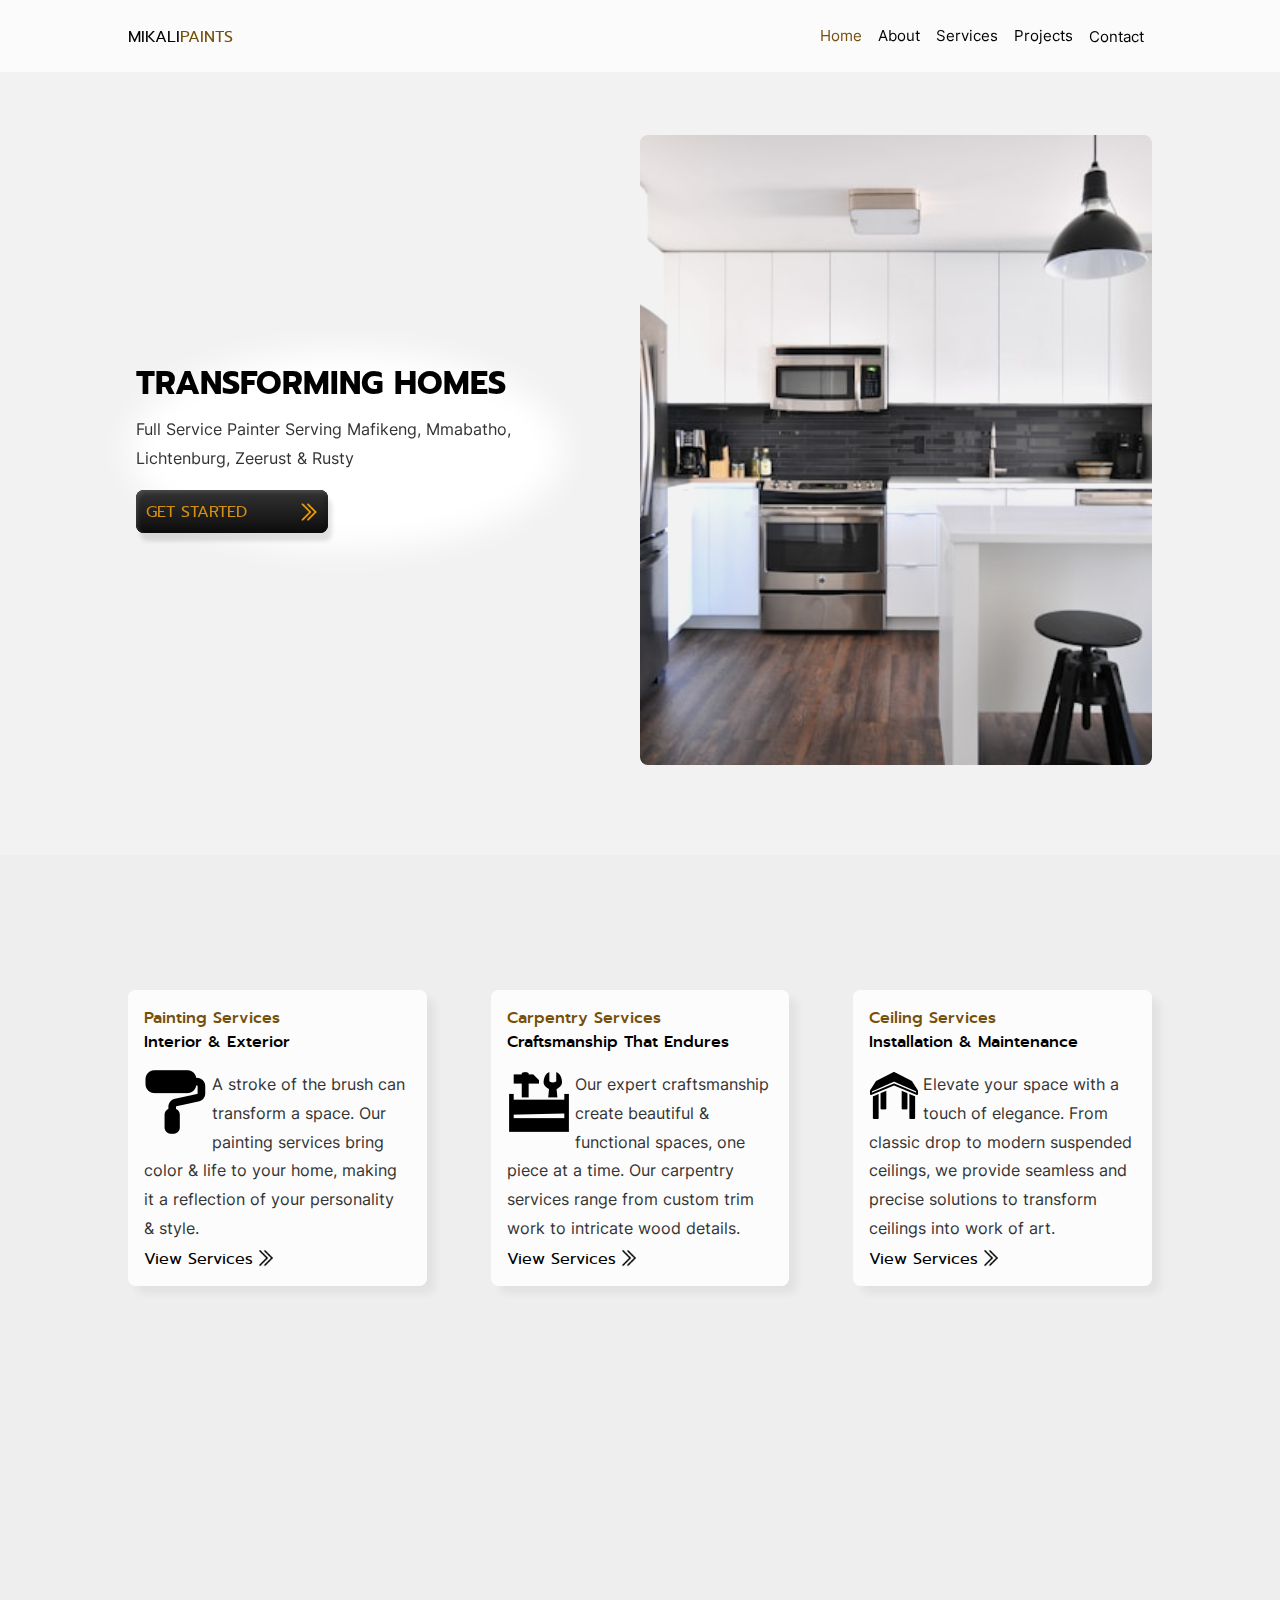
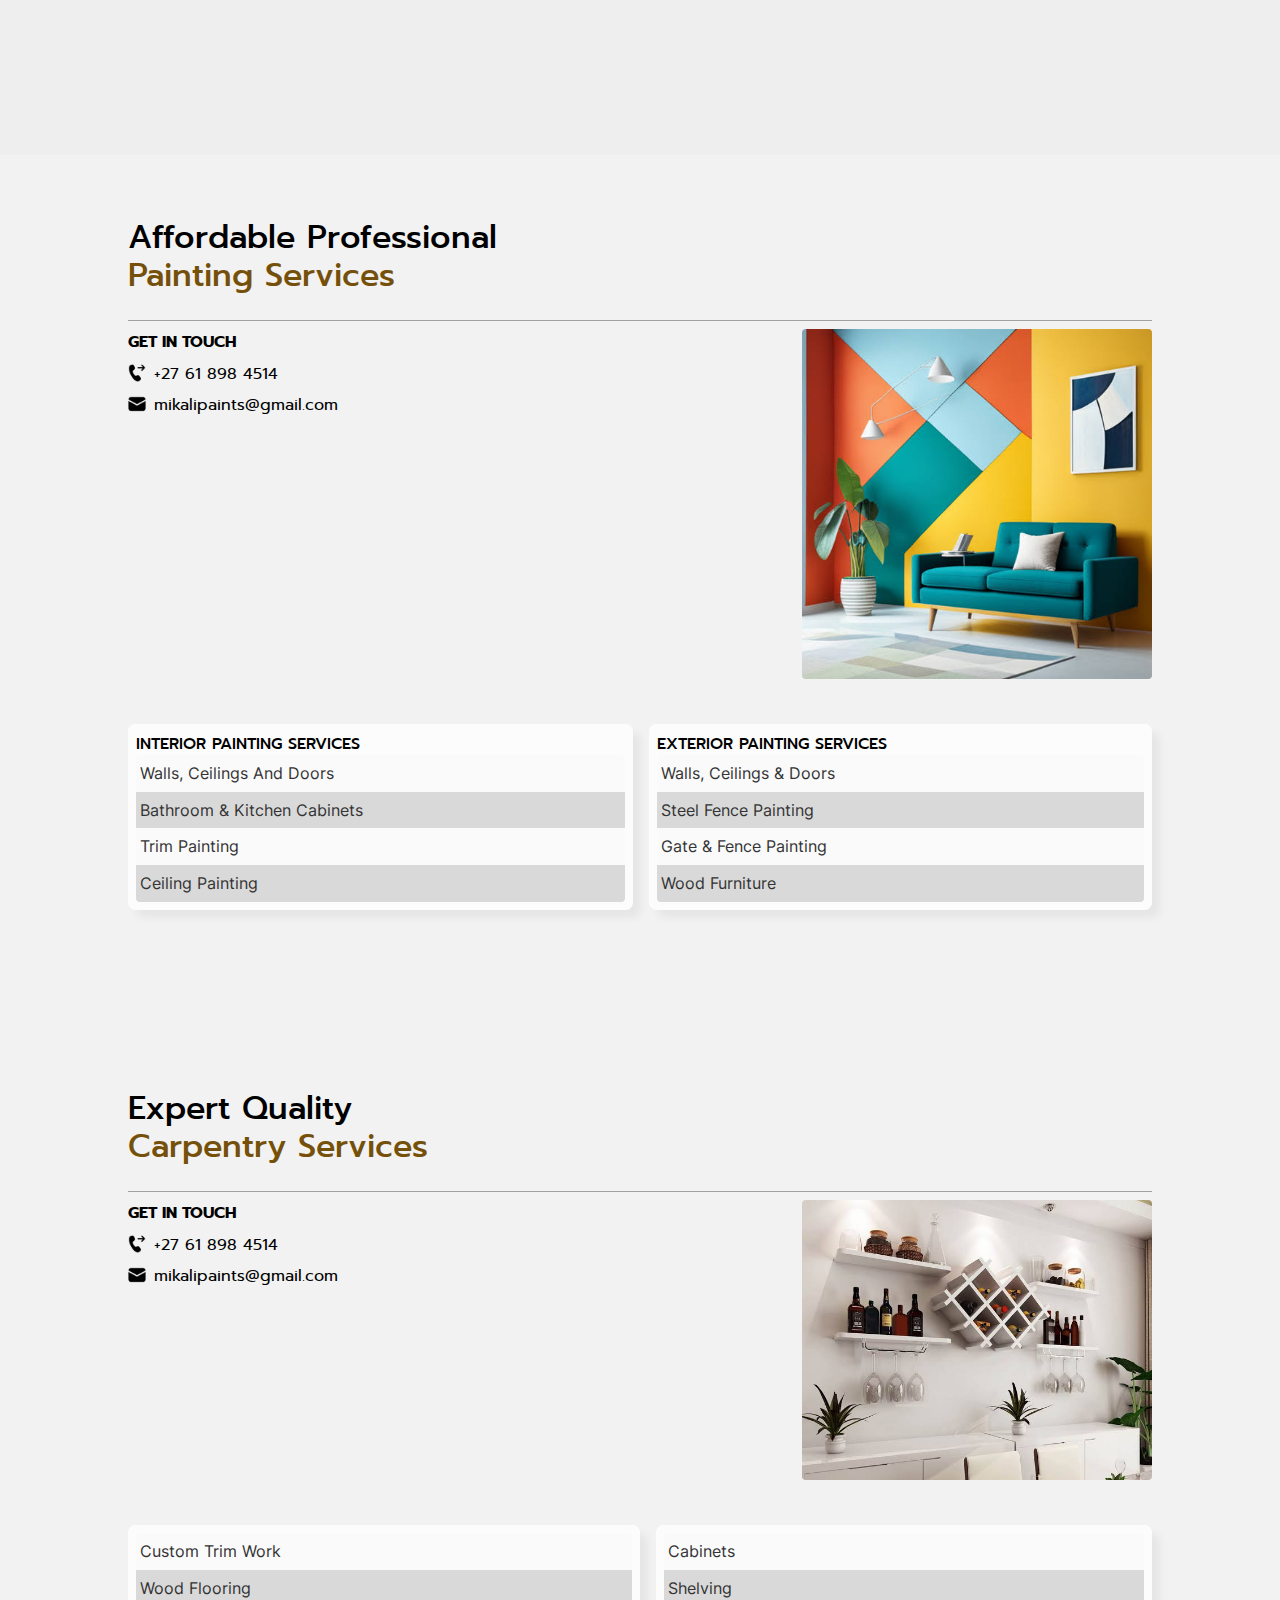
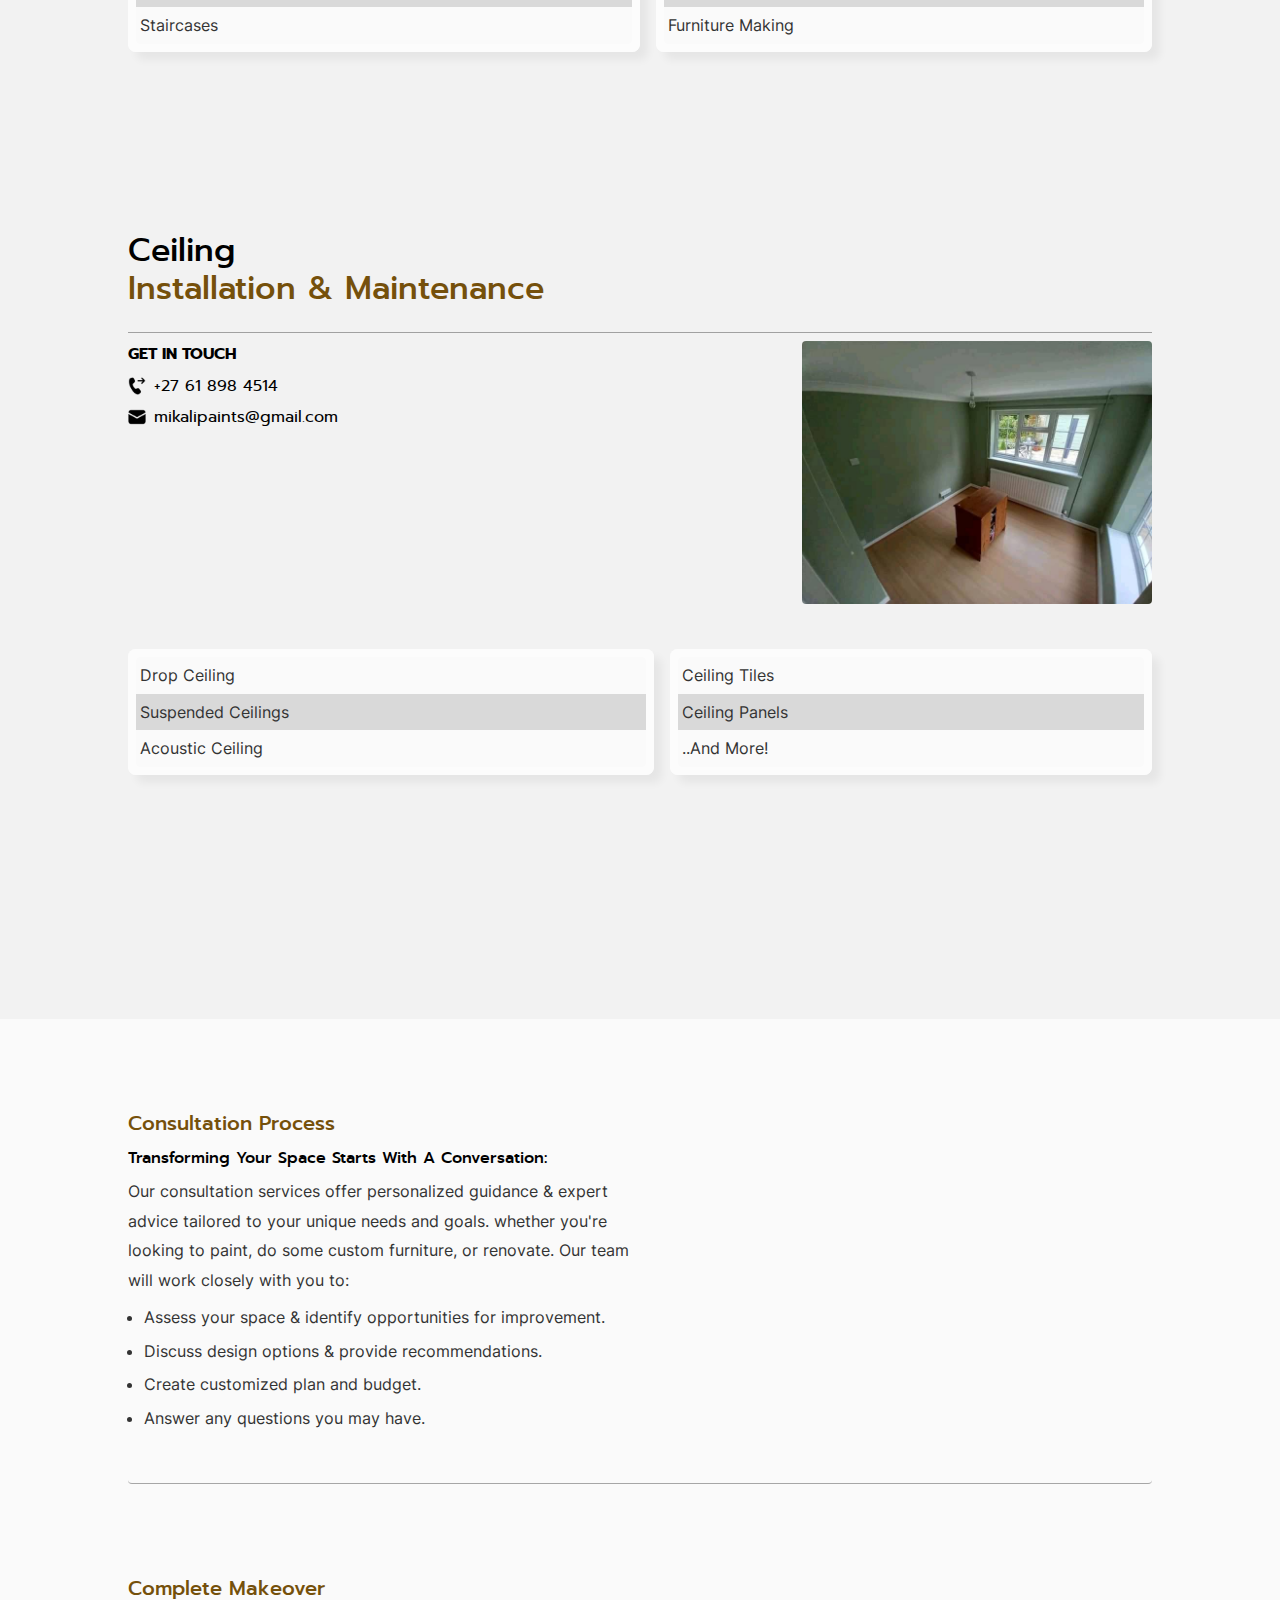
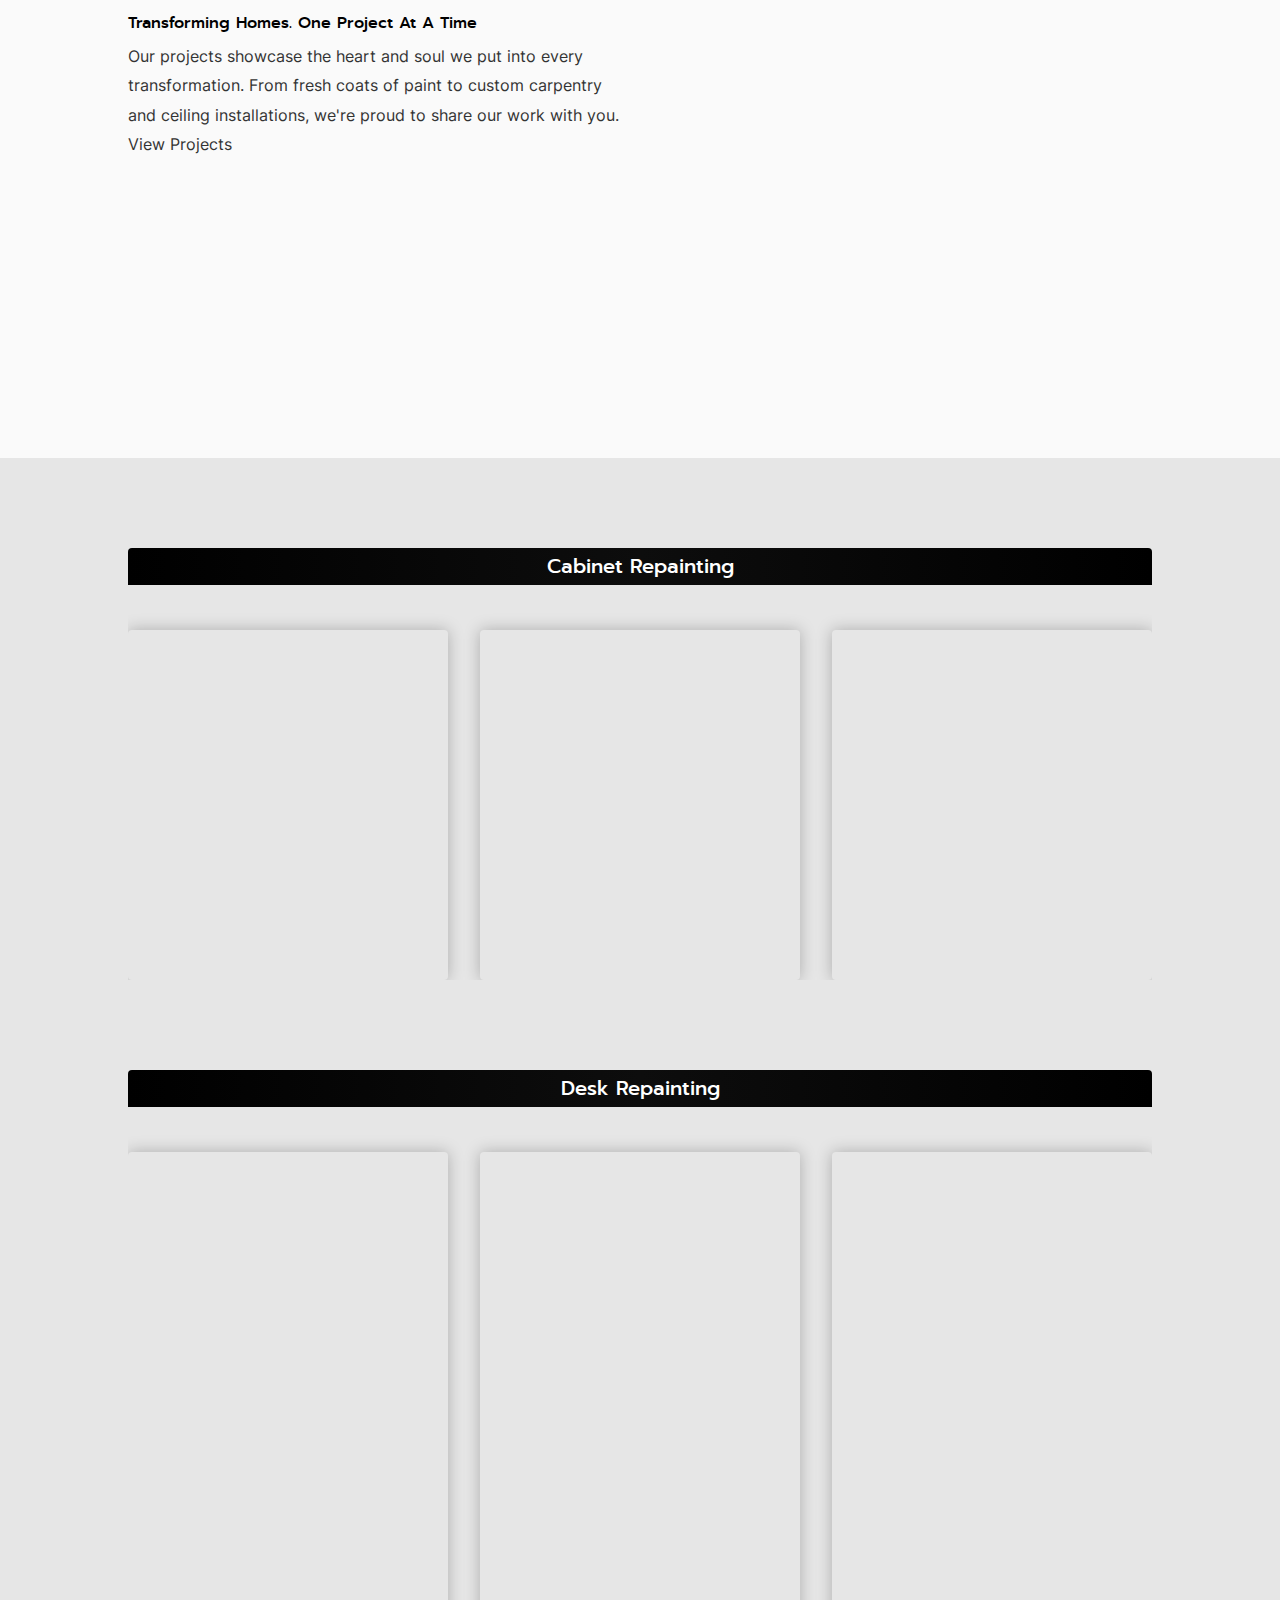
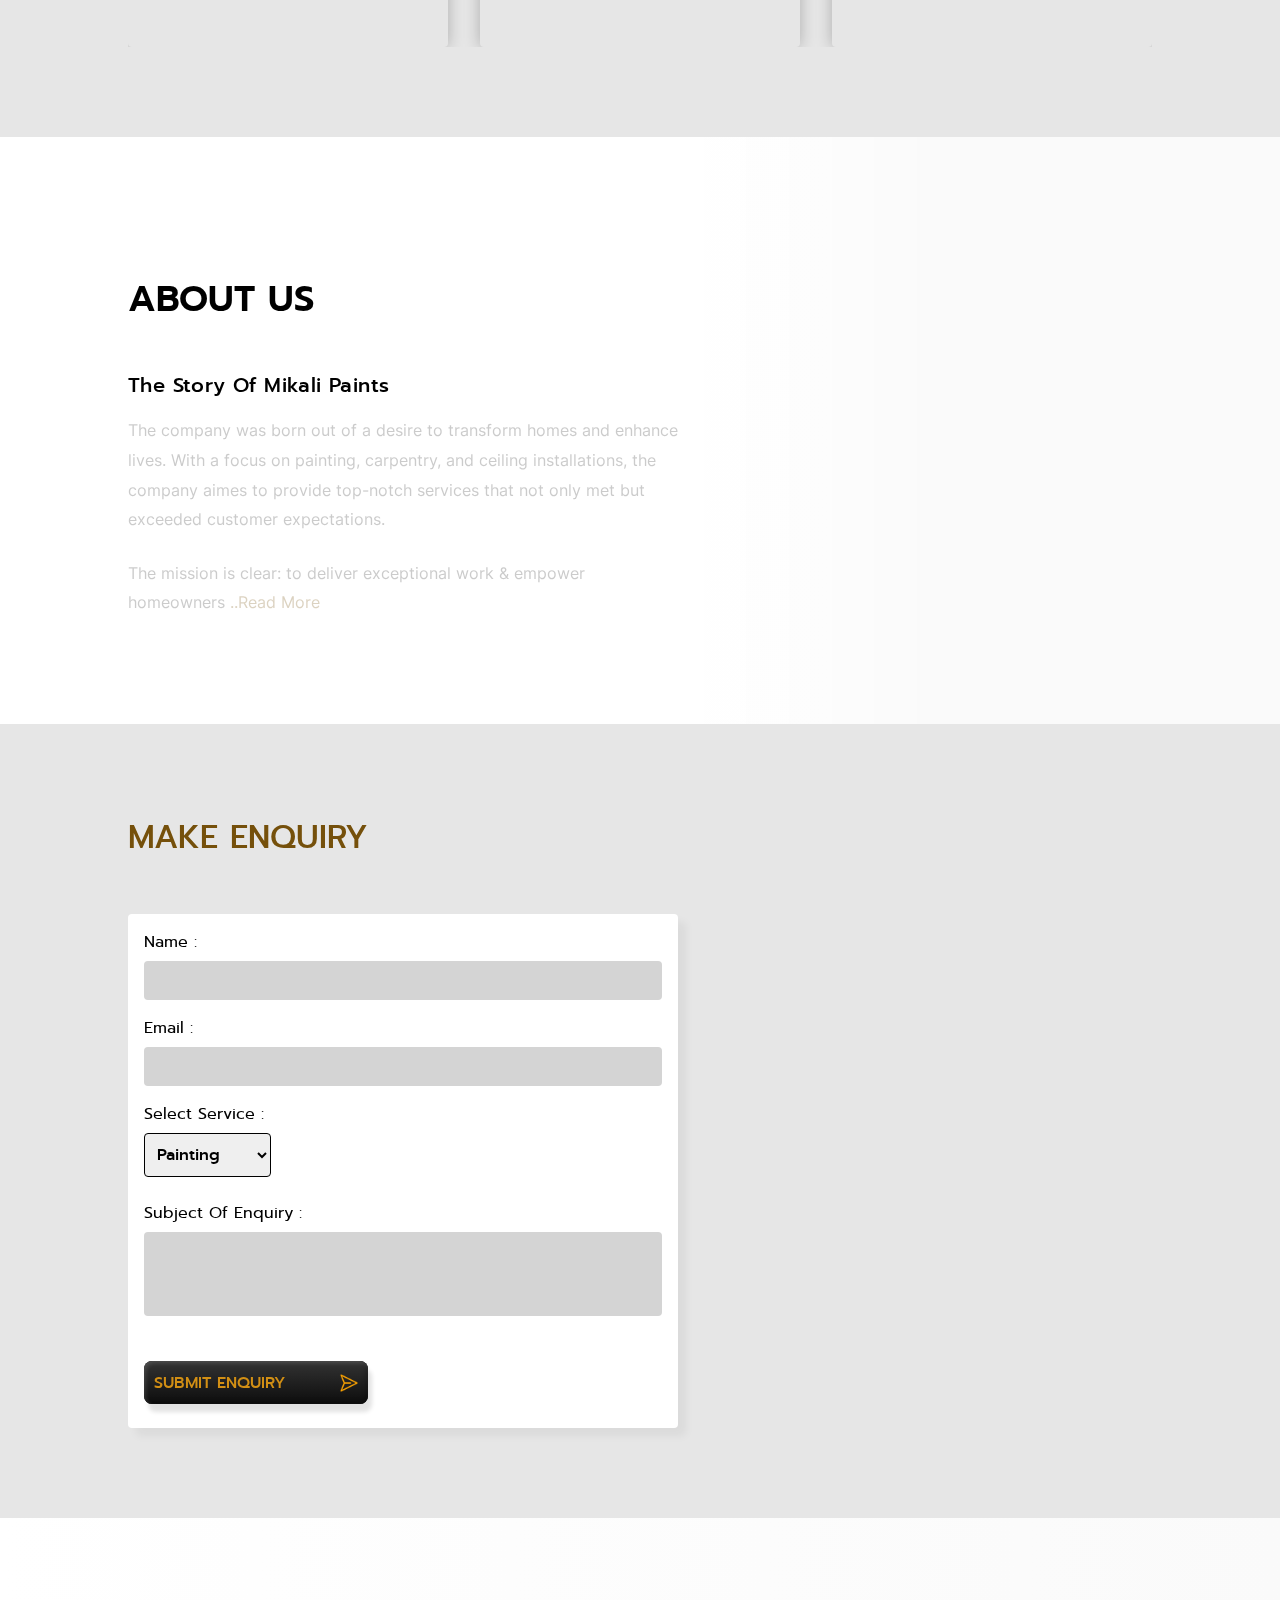
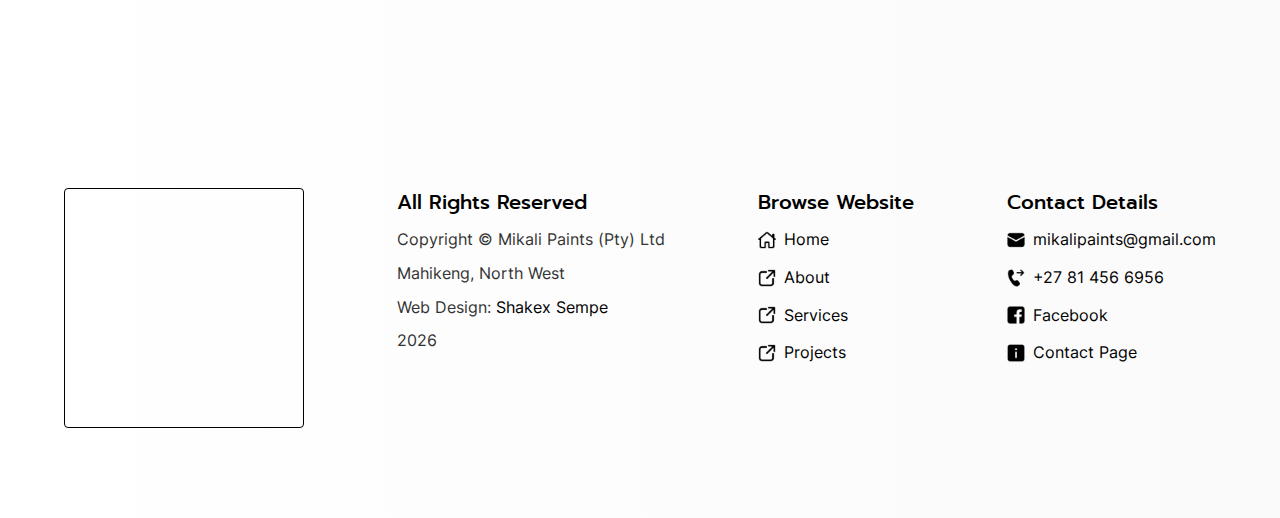
==== commit 693ee17f: "index: tel#" ====
--- a/index.html
+++ b/index.html
@@ -135,9 +135,9 @@
                     <!-- SOCIAL & CONTACT DETAILS -->
                     <div class="social-links">
                         
-                        <a target="_blank" style="--i:2;" title="Phone number" href="tel:061 898 4514">
+                        <a target="_blank" style="--i:2;" title="Phone number" href="tel:+27 81 456 6956">
                             <img class="icon" src="icons/solid/icons8-outgoing-call-48-light.png" height="48" width="48" alt="Outgoing phone-call icon">
-                            061 898 4514
+                            +27 81 456 6956
                         </a>
 
                         <a target="_blank" style="--i:3;" title="Email address" href="mailto:mikalipaints@gmail.com">
@@ -774,7 +774,7 @@
                         <!-- PHONE NUMBER -->
                         <li>
                             <img src="icons/solid/icons8-outgoing-call-48-dark.png" height="48" width="48" alt="outgoing call icon" class="icon">
-                            <a target="_blank" style="--i:2;" href="tel:061 898 4514">061 898 4514</a>
+                            <a target="_blank" style="--i:2;" href="tel:+27 81 456 6956">+27 81 456 6956</a>
                         </li>
 
                         <!-- FACEBOOK -->
--- a/css/style.css
+++ b/css/style.css
@@ -169,11 +169,21 @@
 
 a {
   text-decoration: 2px underline transparent;
+  color: #75500b;
   color: inherit;
   transition: 250ms;
 }
 a:hover:not(.cta-btn, .skip-link, .logo), a:focus:not(.cta-btn, .skip-link, .logo) {
-  color: #75500b;
+  color: #d28f14;
+}
+@media (prefers-color-scheme: dark) {
+  a {
+    color: #d28f14;
+  }
+  a:hover:not(.cta-btn, .skip-link, .logo), a:focus:not(.cta-btn, .skip-link, .logo) {
+    color: #75500b;
+    color: green;
+  }
 }
 
 span {
@@ -375,25 +385,21 @@
   align-items: center;
   width: 11rem;
   width: clamp(11rem, 15vw, 12rem);
-  padding: 0.75rem 0.75rem;
   padding: 0.65rem;
   margin: 0.5rem 0;
   background: #000;
-  color: #d9d9d9;
-  color: #000;
-  color: #ffffff;
   color: #d28f14;
   border: none;
   border-radius: 0.25rem;
   border-radius: 0.5rem;
   font-size: 0.85rem;
   font-size: clamp(.95rem, 1.25vw, 1.025rem);
-  text-decoration: none;
   text-transform: capitalize;
   text-transform: uppercase;
+  text-decoration: none;
   position: relative;
   isolation: isolate;
-  transition: 0.25s;
+  transition: 250ms linear;
   cursor: default;
 }
 @media (min-width: 500px) {
@@ -405,7 +411,7 @@
   width: clamp(12rem, 20vw, 14rem);
 }
 .cta-btn .hero-cta-icon {
-  transition: 0.25s;
+  transition: 250ms ease;
   animation: hero-arrow 1s infinite;
 }
 @keyframes hero-arrow {
@@ -801,6 +807,11 @@
   text-transform: capitalize;
   color: #75500b;
 }
+@media (prefers-color-scheme: dark) {
+  .about-article a {
+    color: #d28f14;
+  }
+}
 .about-article.io-item h3 {
   letter-spacing: 0.025rem;
   transition: 500ms linear;
@@ -837,6 +848,7 @@
   max-height: 15rem;
 }
 .about-article-img img {
+  height: 100%;
   object-fit: cover;
   transition: 350ms ease;
 }
@@ -953,17 +965,11 @@
   }
 }
 .cta-section article .article-content a {
-  color: #75500b;
   text-transform: capitalize;
   font-size: inherit;
 }
 .cta-section article .article-content a:hover {
   text-decoration-color: #75500b;
-}
-@media (prefers-color-scheme: dark) {
-  .cta-section article .article-content a {
-    color: #d28f14;
-  }
 }
 .cta-section article .article-content ul {
   padding: 0rem 1rem;
@@ -1217,7 +1223,7 @@
 @media (prefers-color-scheme: dark) {
   #header::after {
     background-color: transparent;
-    background-color: #080808;
+    background-color: #1a1a1a;
   }
 }
 @media (min-width: 820px) {
@@ -1853,16 +1859,18 @@
 .menu-item-link {
   display: flex;
   align-items: center;
+  gap: 0.25rem;
+  width: 50%;
   text-transform: capitalize;
-  gap: 0.25rem;
   text-underline-offset: 2px;
-}
-.menu-item-link .icon {
-  width: 0.85rem;
-  height: 0.85rem;
+  cursor: default;
+}
+@media (min-width: 820px) {
+  .menu-item-link {
+    cursor: pointer;
+  }
 }
 .menu-item-link:hover {
-  color: inherit;
   text-decoration-color: #75500b;
 }
 .menu-item-link:hover .icon {
@@ -2110,8 +2118,9 @@
   font-size: clamp(1.125rem, 2.25vw, 1.25rem);
   font-weight: 500;
   text-align: center;
-  color: #d28f14;
+  color: #ffffff;
   background: #000;
+  background: linear-gradient(90deg, #000, #0d0d0d, #000);
   border-top-right-radius: 0.25rem;
   border-top-left-radius: 0.25rem;
 }
@@ -2282,9 +2291,6 @@
   margin-bottom: 1.5rem;
   line-height: 1.2;
 }
-.service-section .service-title h3 span {
-  color: #75500b;
-}
 .service-section .service-items {
   margin-block: 5vh;
   display: grid;
--- a/css/style.css
+++ b/css/style.css
@@ -169,11 +169,21 @@
 
 a {
   text-decoration: 2px underline transparent;
+  color: #75500b;
   color: inherit;
   transition: 250ms;
 }
 a:hover:not(.cta-btn, .skip-link, .logo), a:focus:not(.cta-btn, .skip-link, .logo) {
-  color: #75500b;
+  color: #d28f14;
+}
+@media (prefers-color-scheme: dark) {
+  a {
+    color: #d28f14;
+  }
+  a:hover:not(.cta-btn, .skip-link, .logo), a:focus:not(.cta-btn, .skip-link, .logo) {
+    color: #75500b;
+    color: green;
+  }
 }
 
 span {
@@ -375,25 +385,21 @@
   align-items: center;
   width: 11rem;
   width: clamp(11rem, 15vw, 12rem);
-  padding: 0.75rem 0.75rem;
   padding: 0.65rem;
   margin: 0.5rem 0;
   background: #000;
-  color: #d9d9d9;
-  color: #000;
-  color: #ffffff;
   color: #d28f14;
   border: none;
   border-radius: 0.25rem;
   border-radius: 0.5rem;
   font-size: 0.85rem;
   font-size: clamp(.95rem, 1.25vw, 1.025rem);
-  text-decoration: none;
   text-transform: capitalize;
   text-transform: uppercase;
+  text-decoration: none;
   position: relative;
   isolation: isolate;
-  transition: 0.25s;
+  transition: 250ms linear;
   cursor: default;
 }
 @media (min-width: 500px) {
@@ -405,7 +411,7 @@
   width: clamp(12rem, 20vw, 14rem);
 }
 .cta-btn .hero-cta-icon {
-  transition: 0.25s;
+  transition: 250ms ease;
   animation: hero-arrow 1s infinite;
 }
 @keyframes hero-arrow {
@@ -801,6 +807,11 @@
   text-transform: capitalize;
   color: #75500b;
 }
+@media (prefers-color-scheme: dark) {
+  .about-article a {
+    color: #d28f14;
+  }
+}
 .about-article.io-item h3 {
   letter-spacing: 0.025rem;
   transition: 500ms linear;
@@ -837,6 +848,7 @@
   max-height: 15rem;
 }
 .about-article-img img {
+  height: 100%;
   object-fit: cover;
   transition: 350ms ease;
 }
@@ -953,17 +965,11 @@
   }
 }
 .cta-section article .article-content a {
-  color: #75500b;
   text-transform: capitalize;
   font-size: inherit;
 }
 .cta-section article .article-content a:hover {
   text-decoration-color: #75500b;
-}
-@media (prefers-color-scheme: dark) {
-  .cta-section article .article-content a {
-    color: #d28f14;
-  }
 }
 .cta-section article .article-content ul {
   padding: 0rem 1rem;
@@ -1217,7 +1223,7 @@
 @media (prefers-color-scheme: dark) {
   #header::after {
     background-color: transparent;
-    background-color: #080808;
+    background-color: #1a1a1a;
   }
 }
 @media (min-width: 820px) {
@@ -1853,16 +1859,18 @@
 .menu-item-link {
   display: flex;
   align-items: center;
+  gap: 0.25rem;
+  width: 50%;
   text-transform: capitalize;
-  gap: 0.25rem;
   text-underline-offset: 2px;
-}
-.menu-item-link .icon {
-  width: 0.85rem;
-  height: 0.85rem;
+  cursor: default;
+}
+@media (min-width: 820px) {
+  .menu-item-link {
+    cursor: pointer;
+  }
 }
 .menu-item-link:hover {
-  color: inherit;
   text-decoration-color: #75500b;
 }
 .menu-item-link:hover .icon {
@@ -2110,8 +2118,9 @@
   font-size: clamp(1.125rem, 2.25vw, 1.25rem);
   font-weight: 500;
   text-align: center;
-  color: #d28f14;
+  color: #ffffff;
   background: #000;
+  background: linear-gradient(90deg, #000, #0d0d0d, #000);
   border-top-right-radius: 0.25rem;
   border-top-left-radius: 0.25rem;
 }
@@ -2282,9 +2291,6 @@
   margin-bottom: 1.5rem;
   line-height: 1.2;
 }
-.service-section .service-title h3 span {
-  color: #75500b;
-}
 .service-section .service-items {
   margin-block: 5vh;
   display: grid;
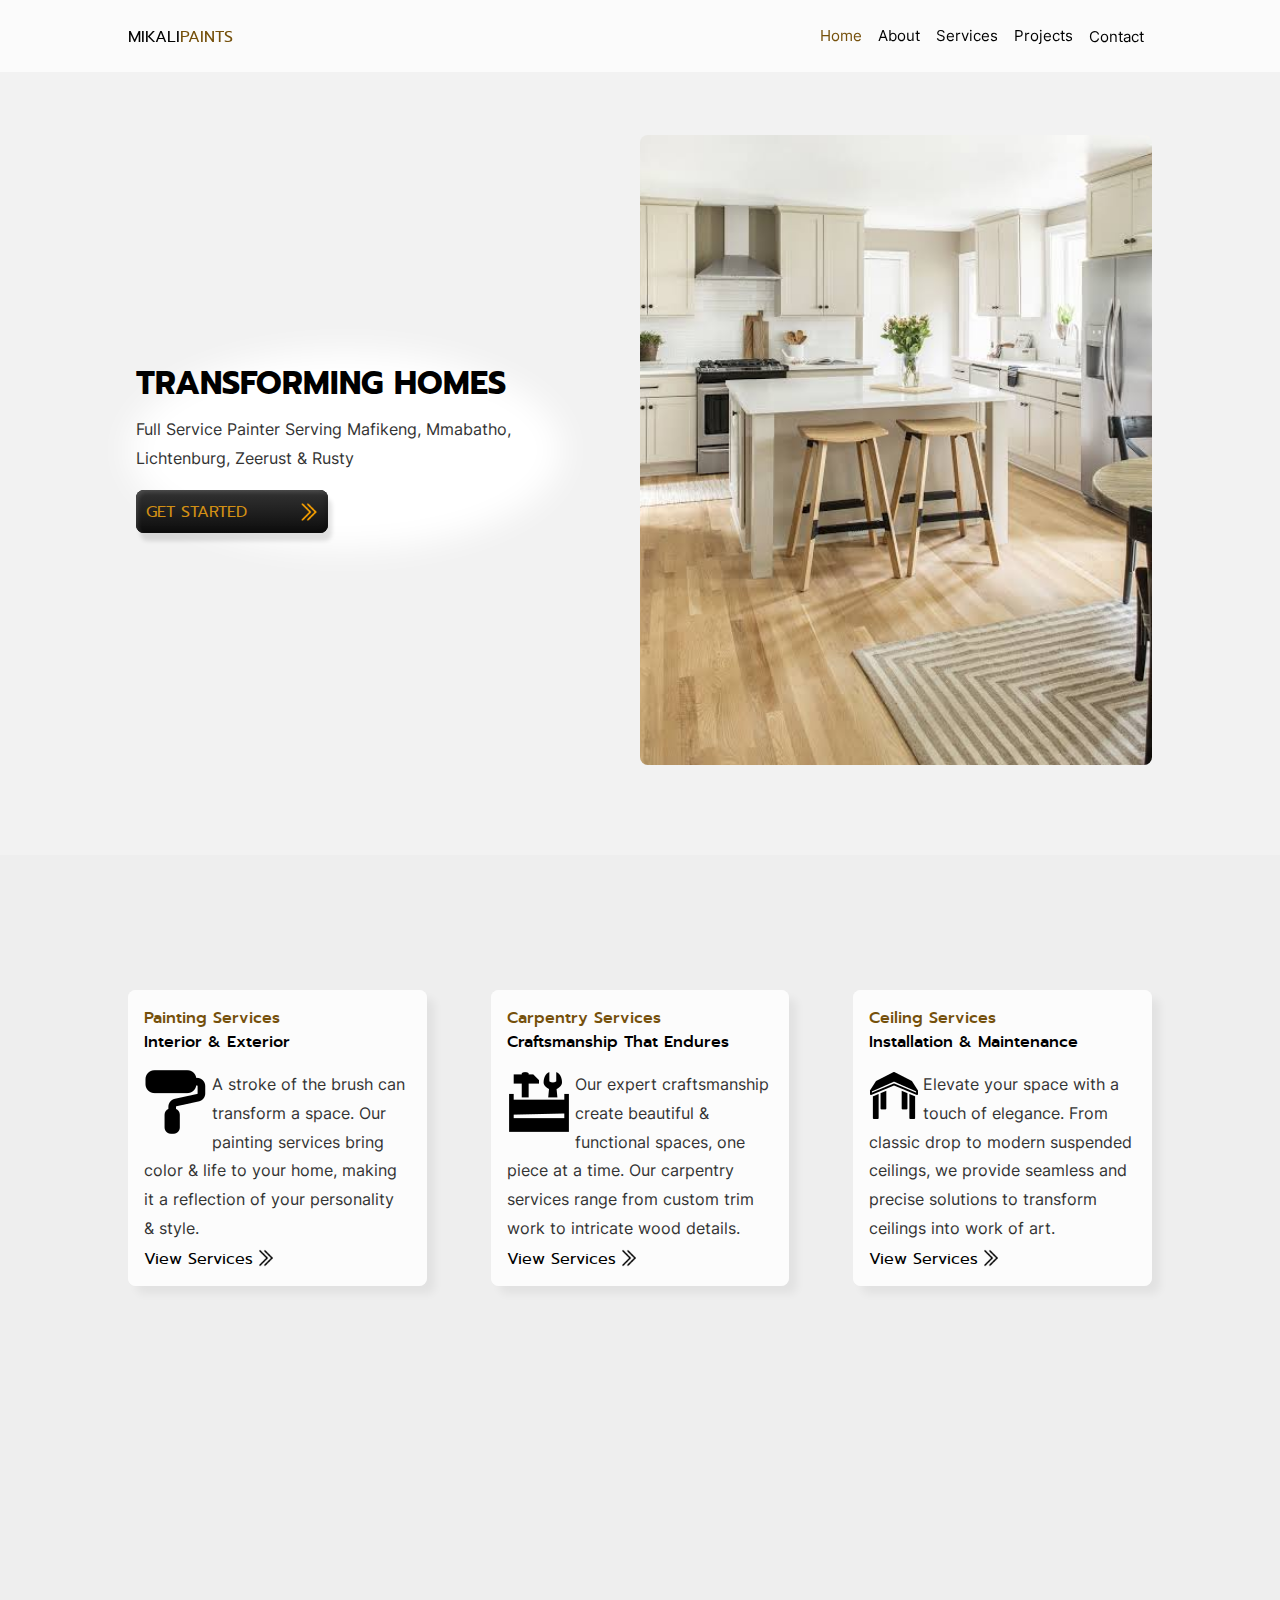
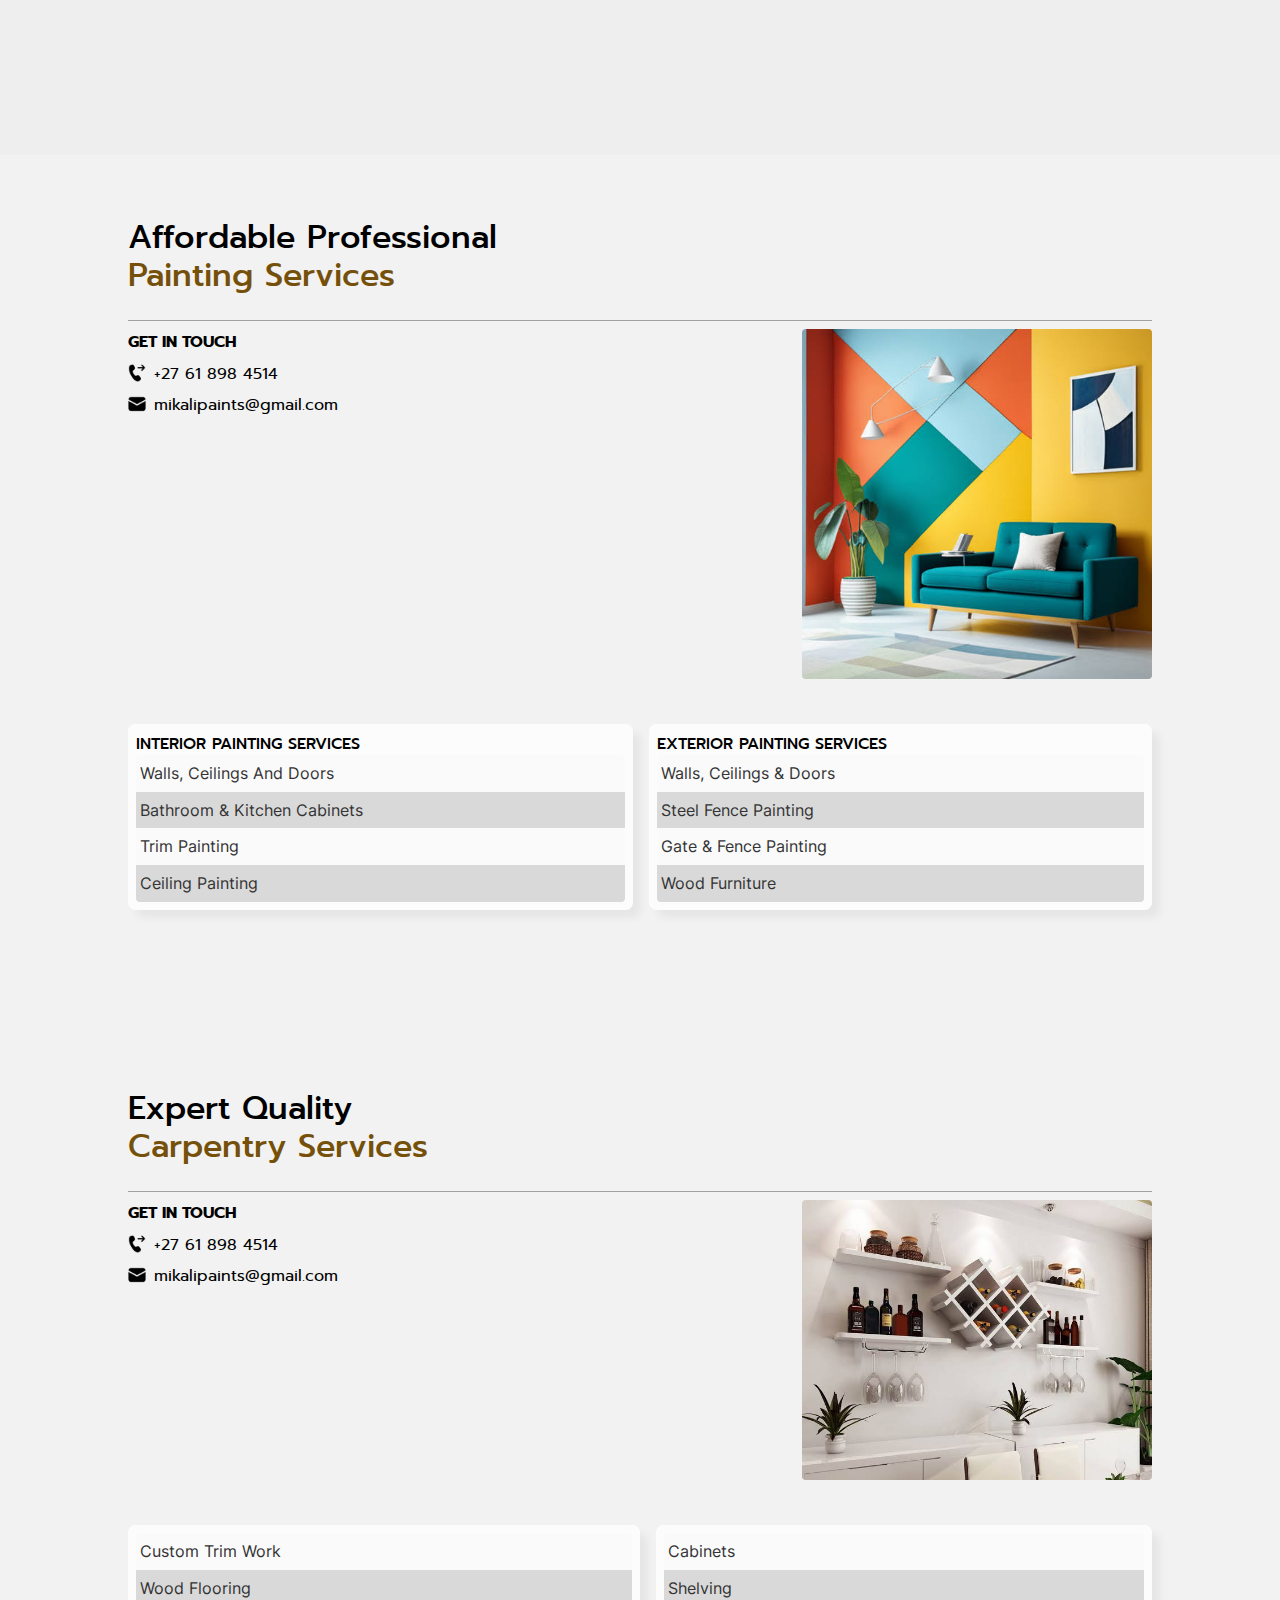
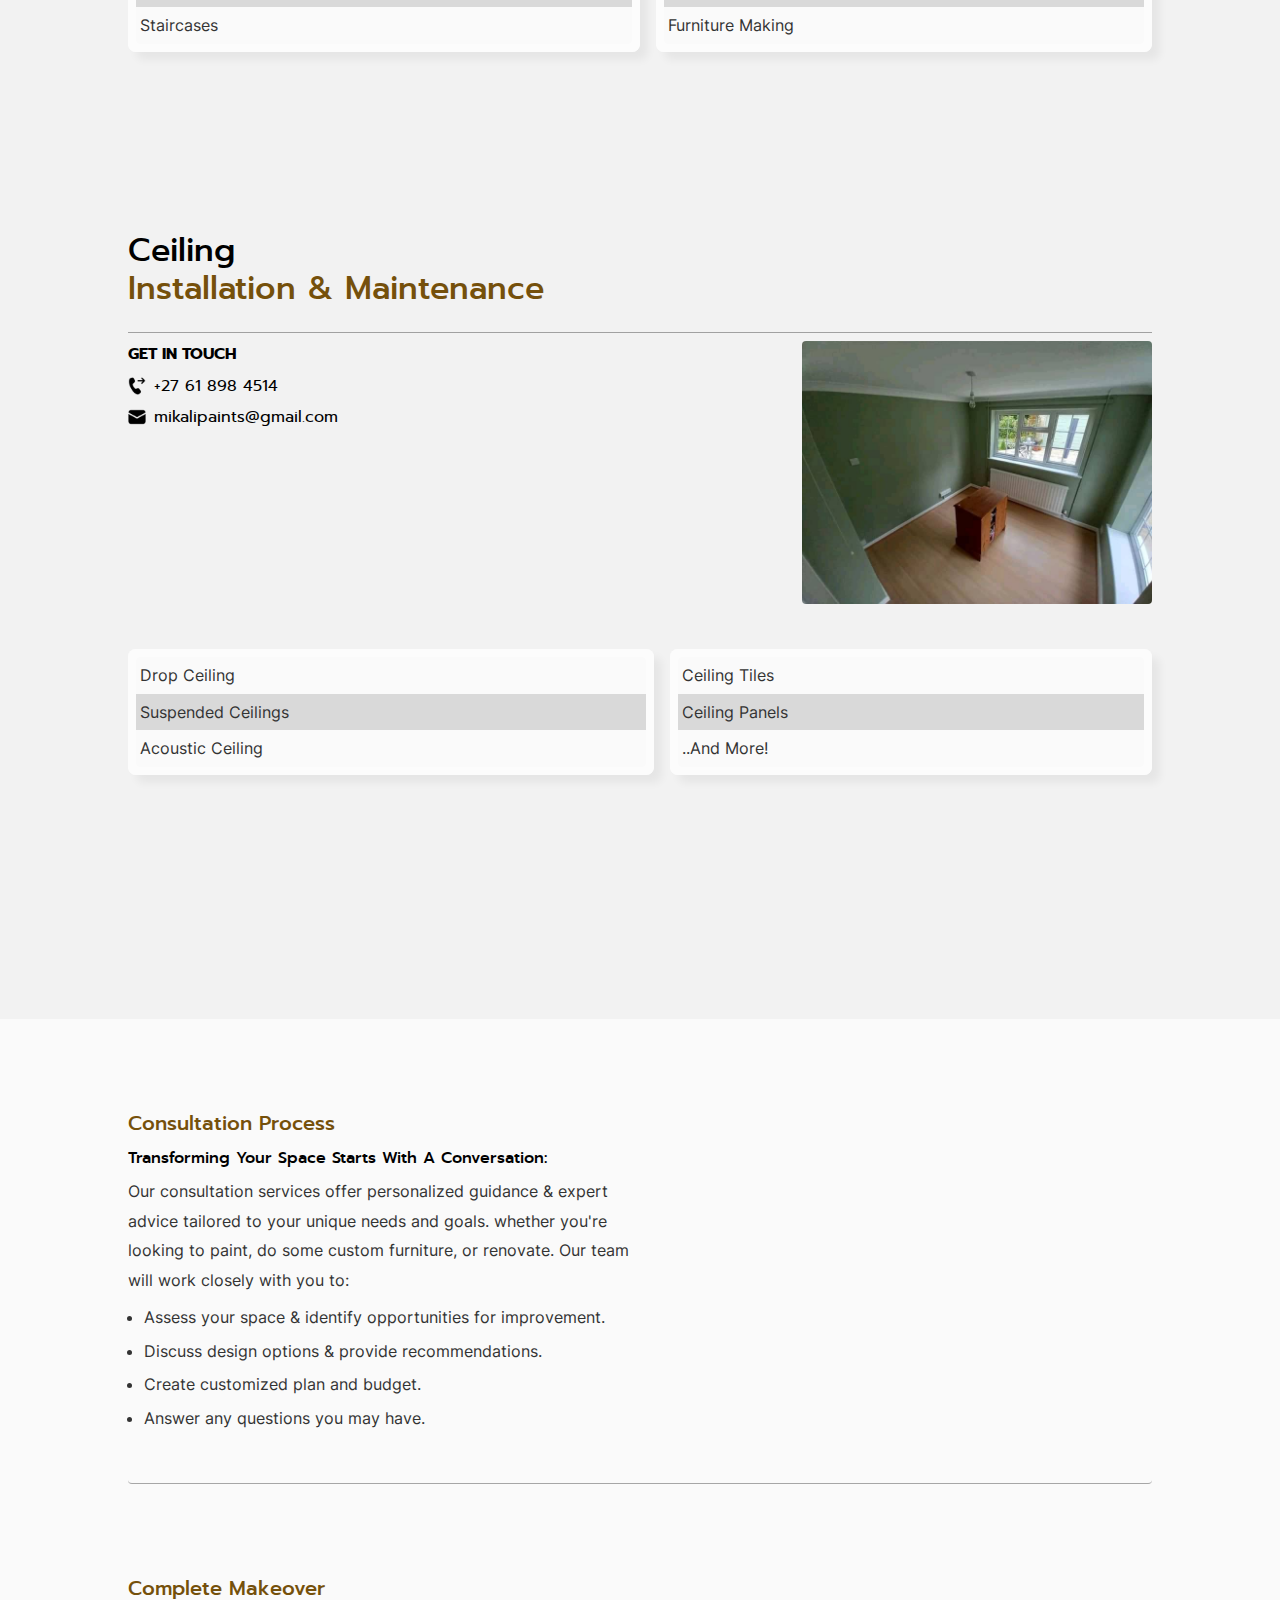
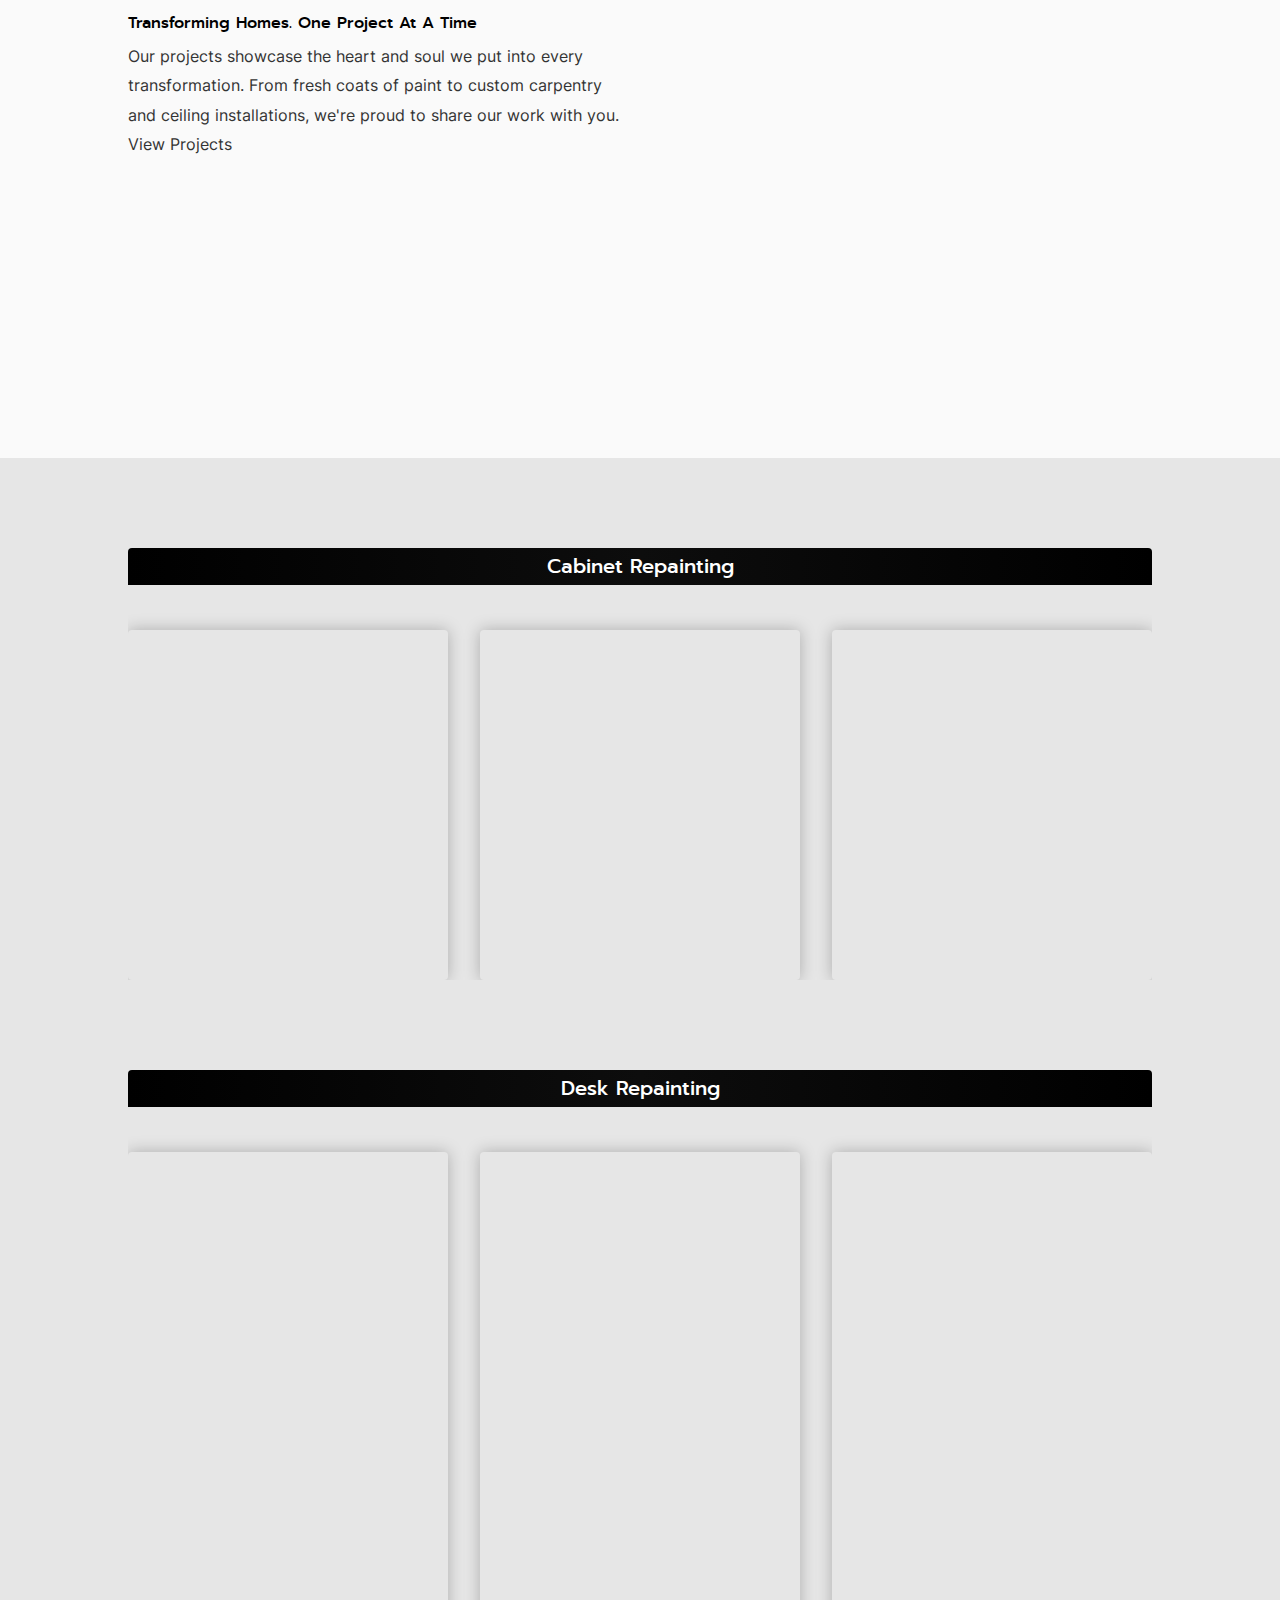
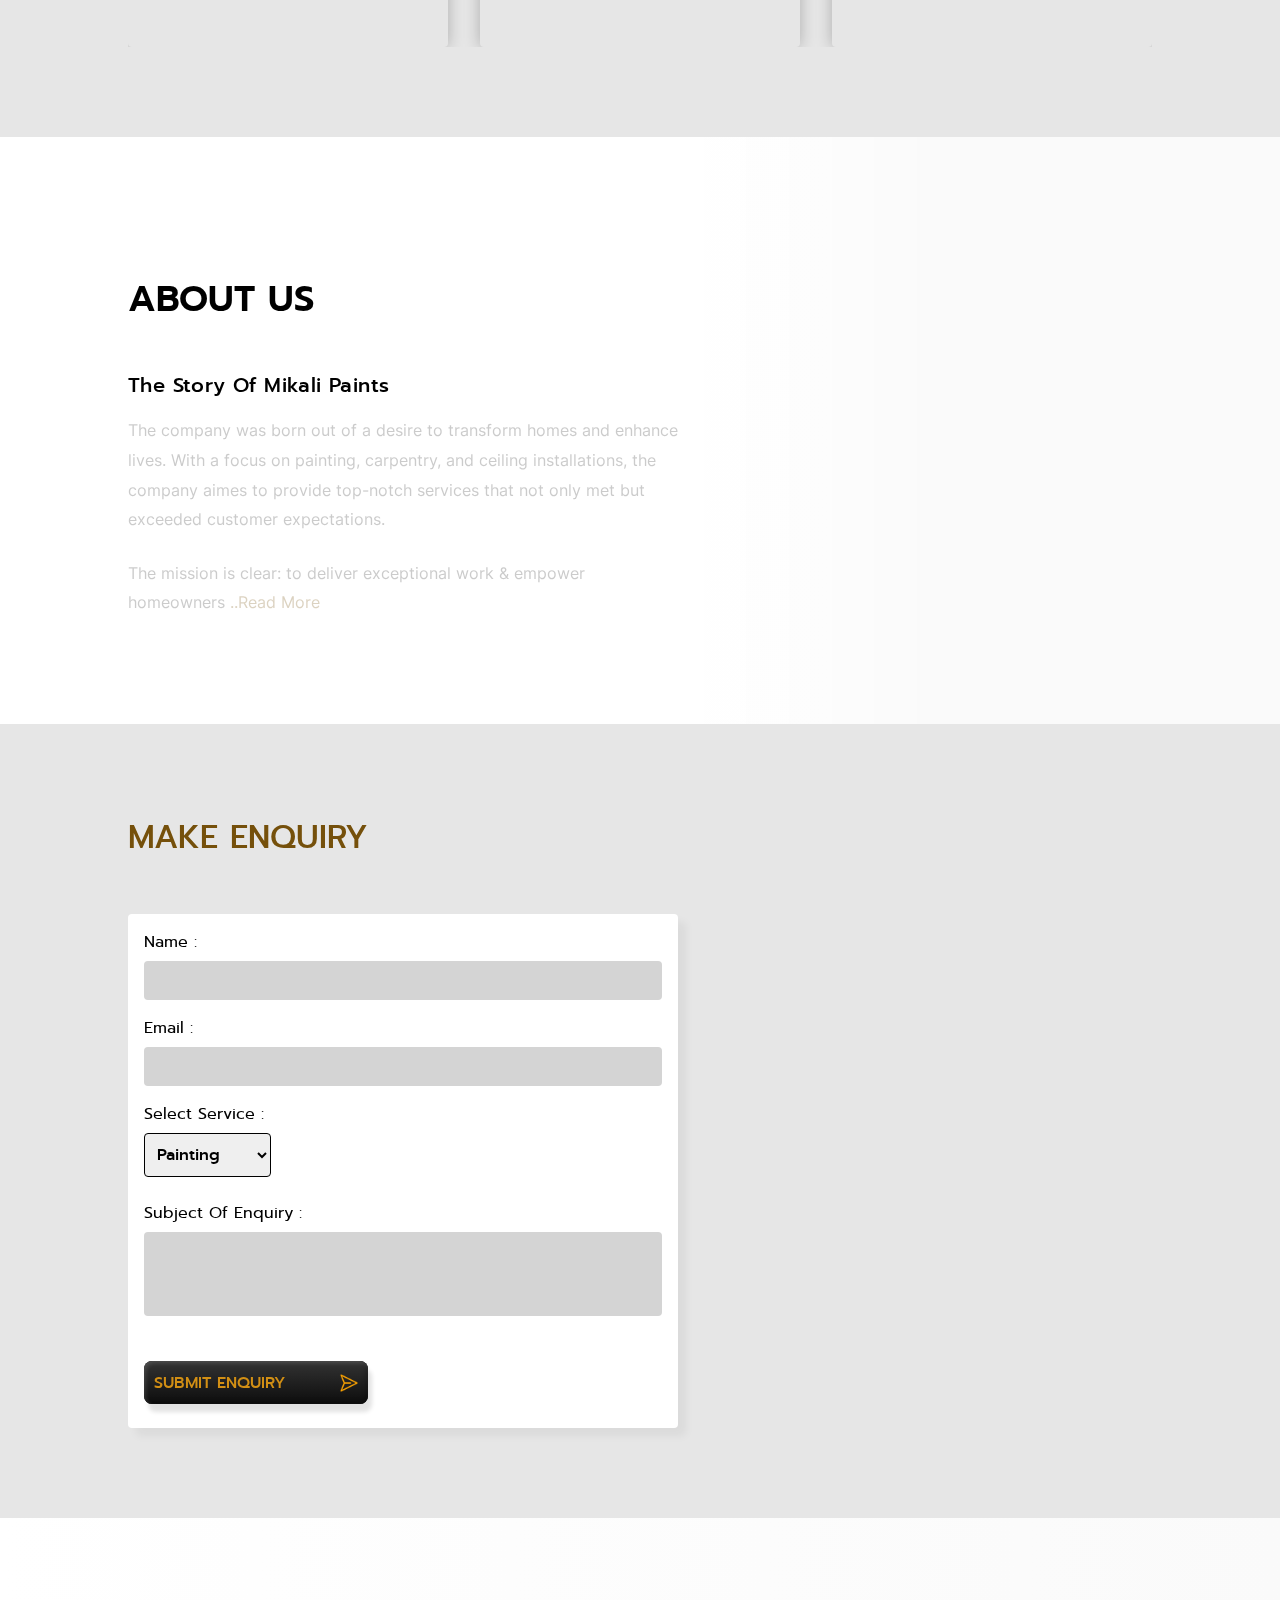
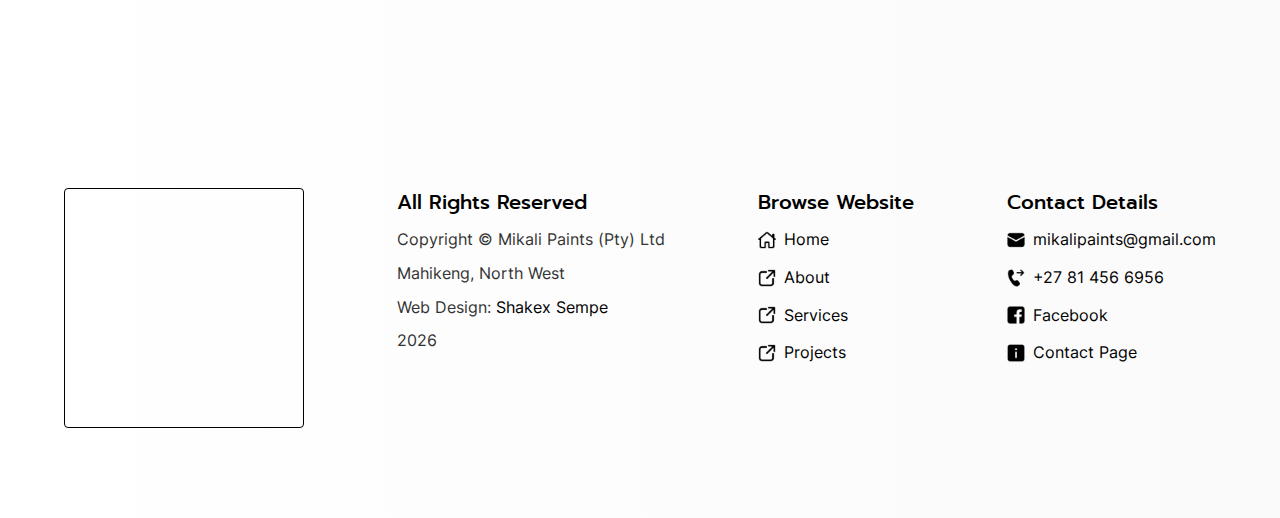
==== commit 8e47145a: "index: hero images" ====
--- a/index.html
+++ b/index.html
@@ -178,7 +178,7 @@
                 > -->
 
                 <!-- <img src="img/mikali-logo.jpg" width="419" height="225" alt="Mikali Paints logo"> -->
-                <img src="img/hero.jpg" width="640" height="425" alt="renovated kitchen">
+                <img src="img/kitchen-3.jpg" width="540" height="568" alt="renovated kitchen">
             </picture>
 
             <!-- WEBSITE TITLE -->
--- a/css/style.css
+++ b/css/style.css
@@ -1663,6 +1663,7 @@
 .hero-image {
   grid-area: image;
   mix-blend-mode: darken;
+  mix-blend-mode: normal;
 }
 @media (prefers-color-scheme: dark) {
   .hero-image {
--- a/css/style.css
+++ b/css/style.css
@@ -1663,6 +1663,7 @@
 .hero-image {
   grid-area: image;
   mix-blend-mode: darken;
+  mix-blend-mode: normal;
 }
 @media (prefers-color-scheme: dark) {
   .hero-image {
